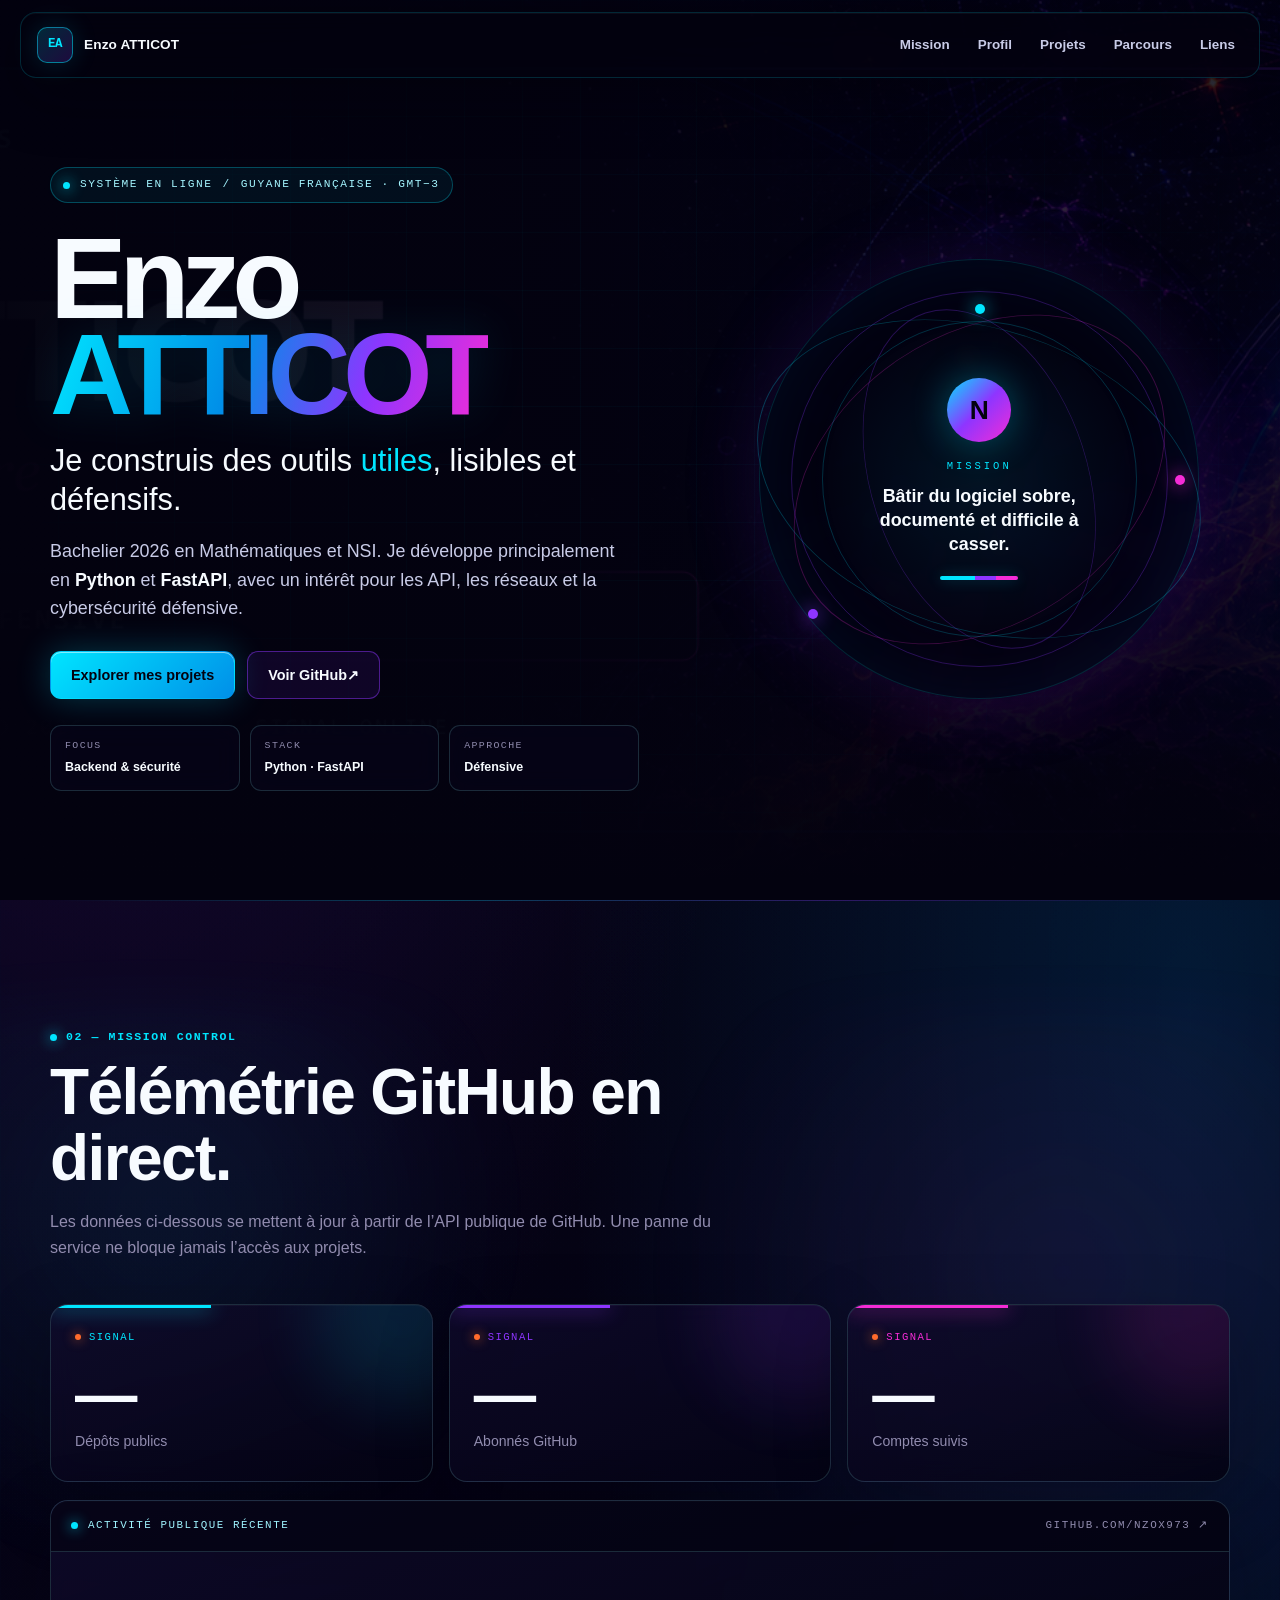
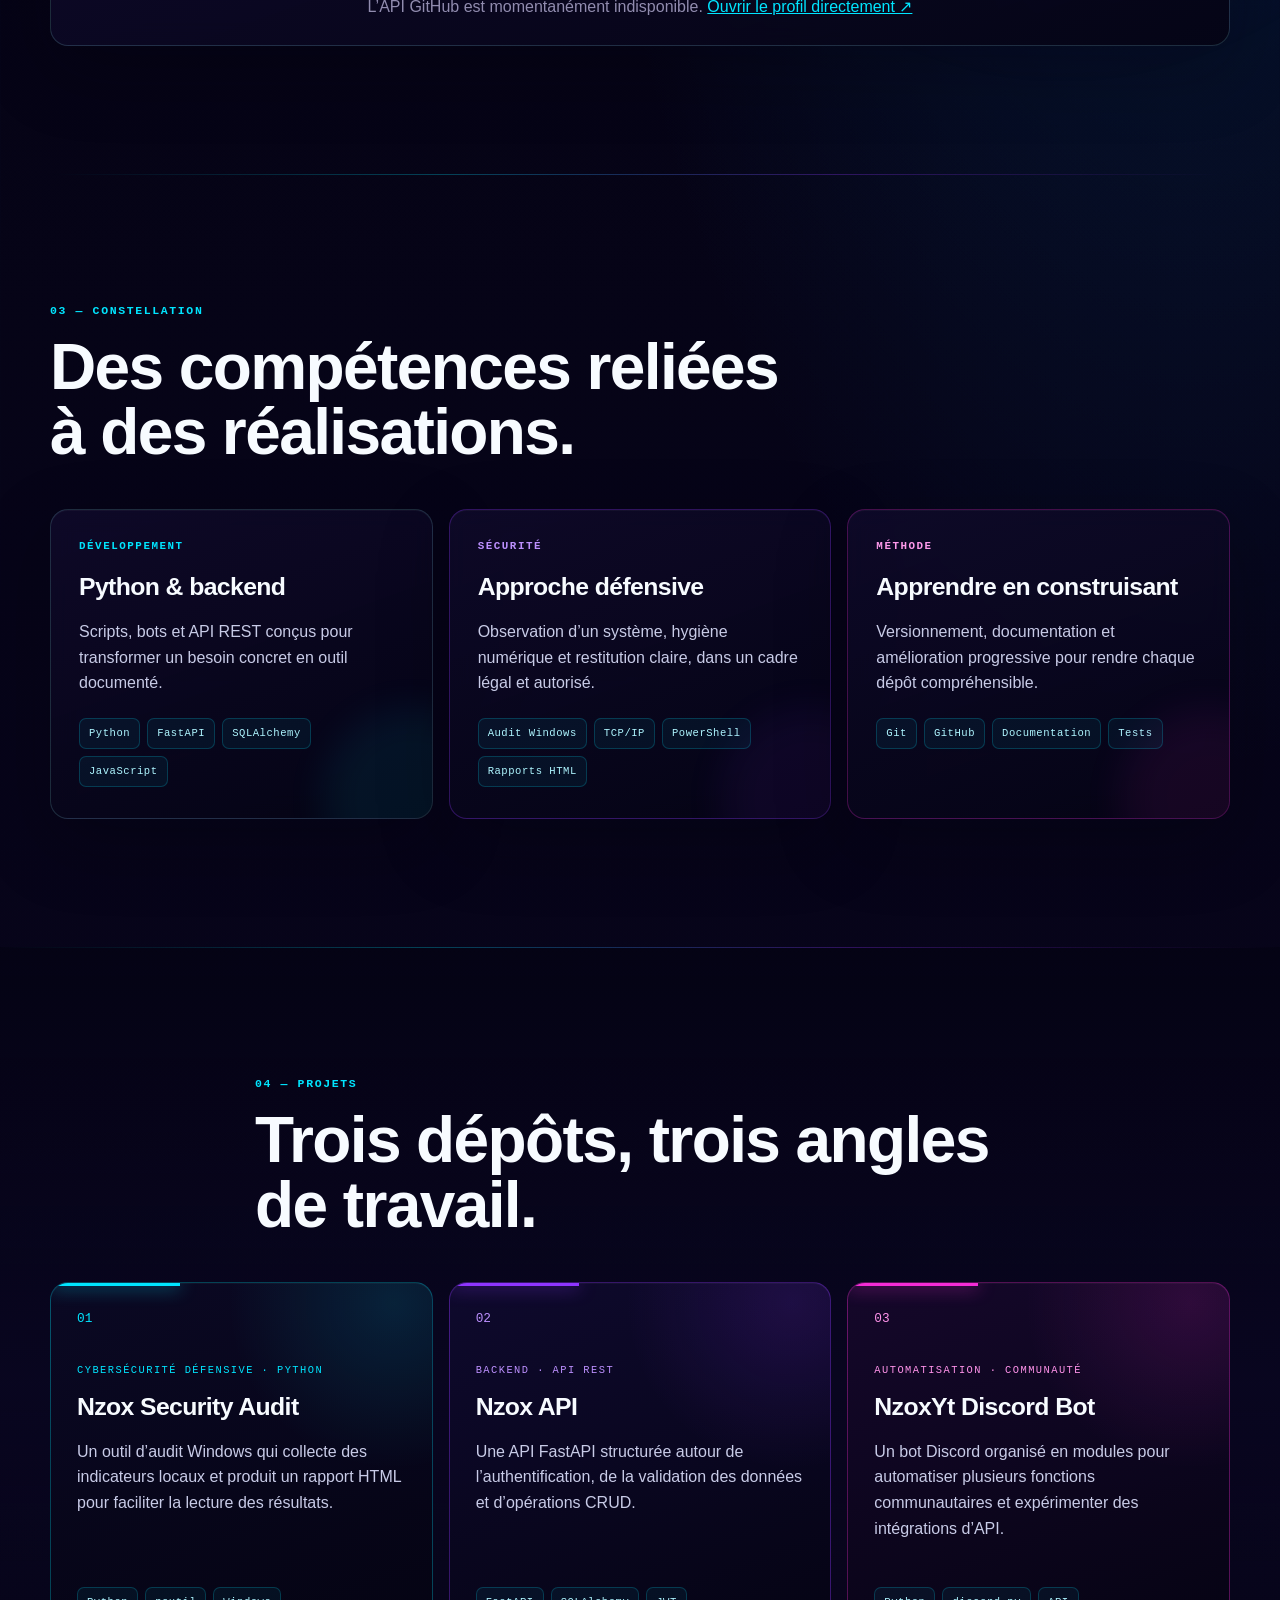
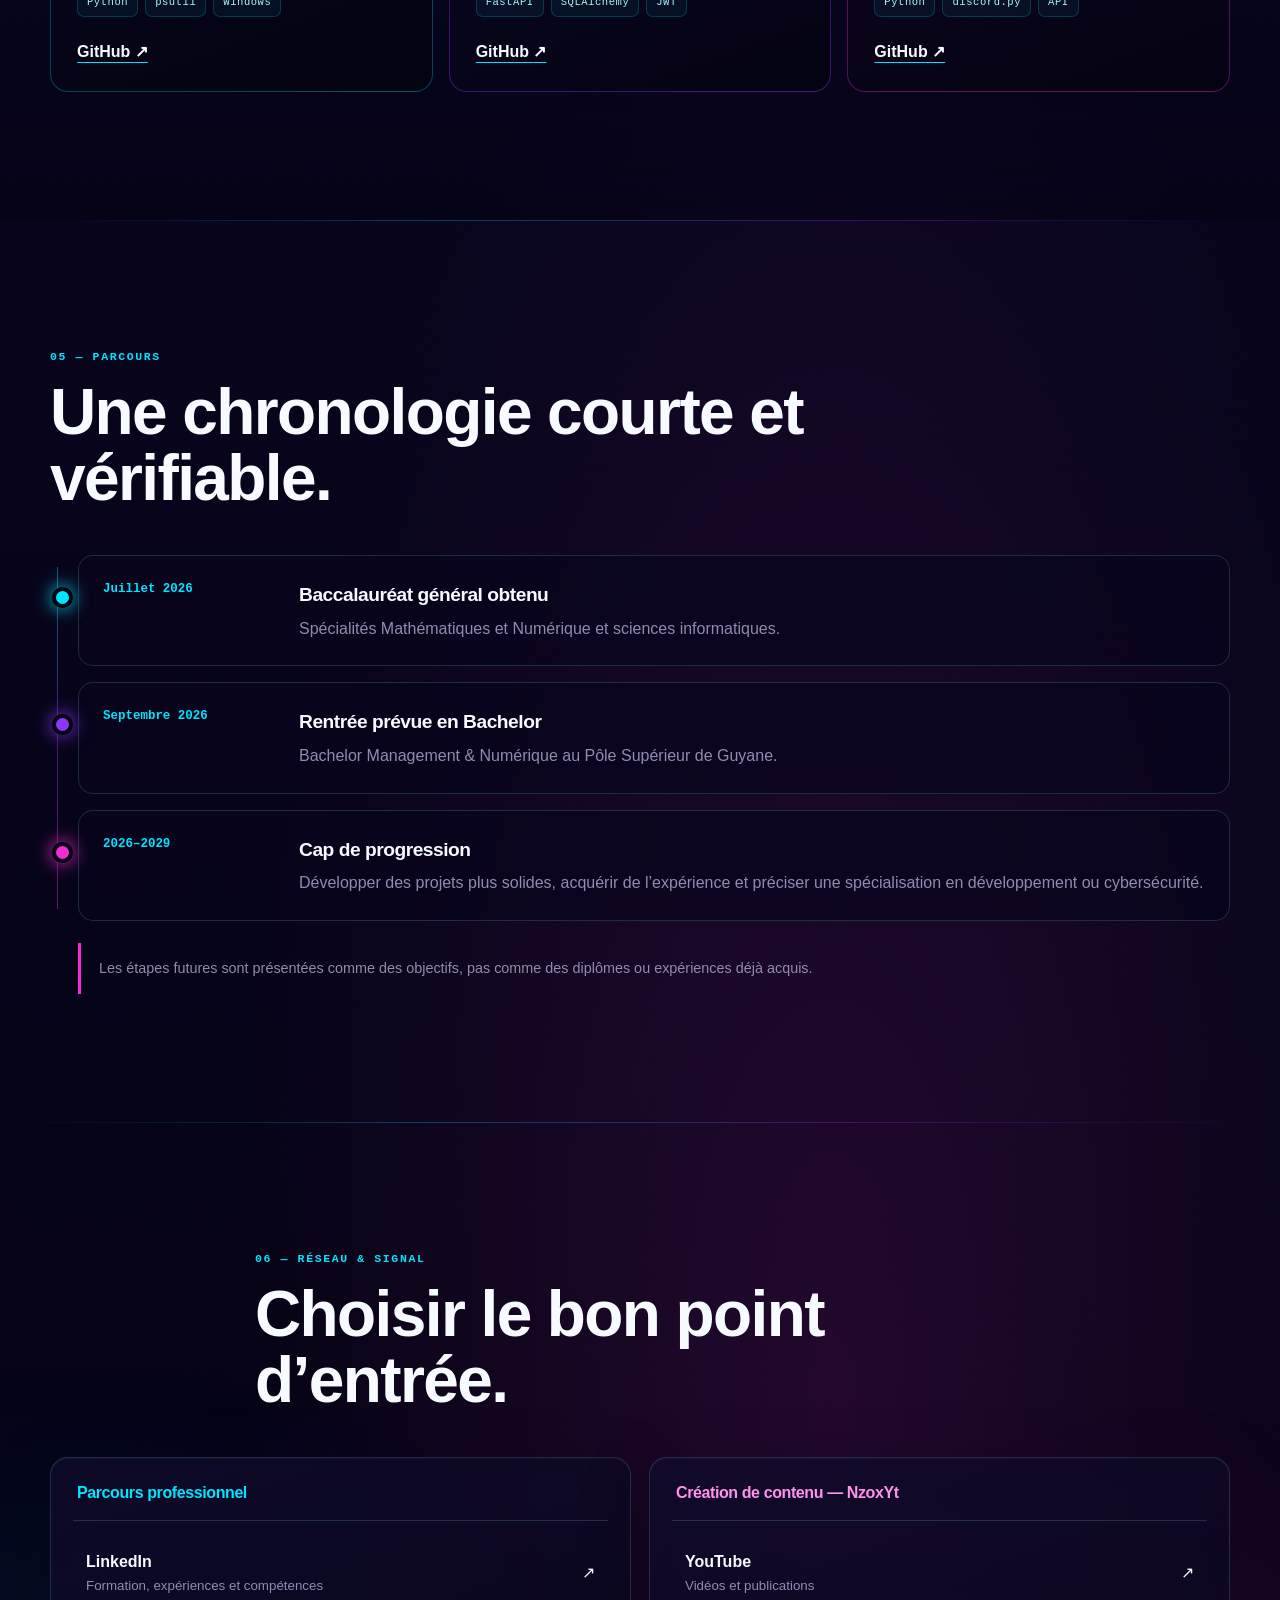
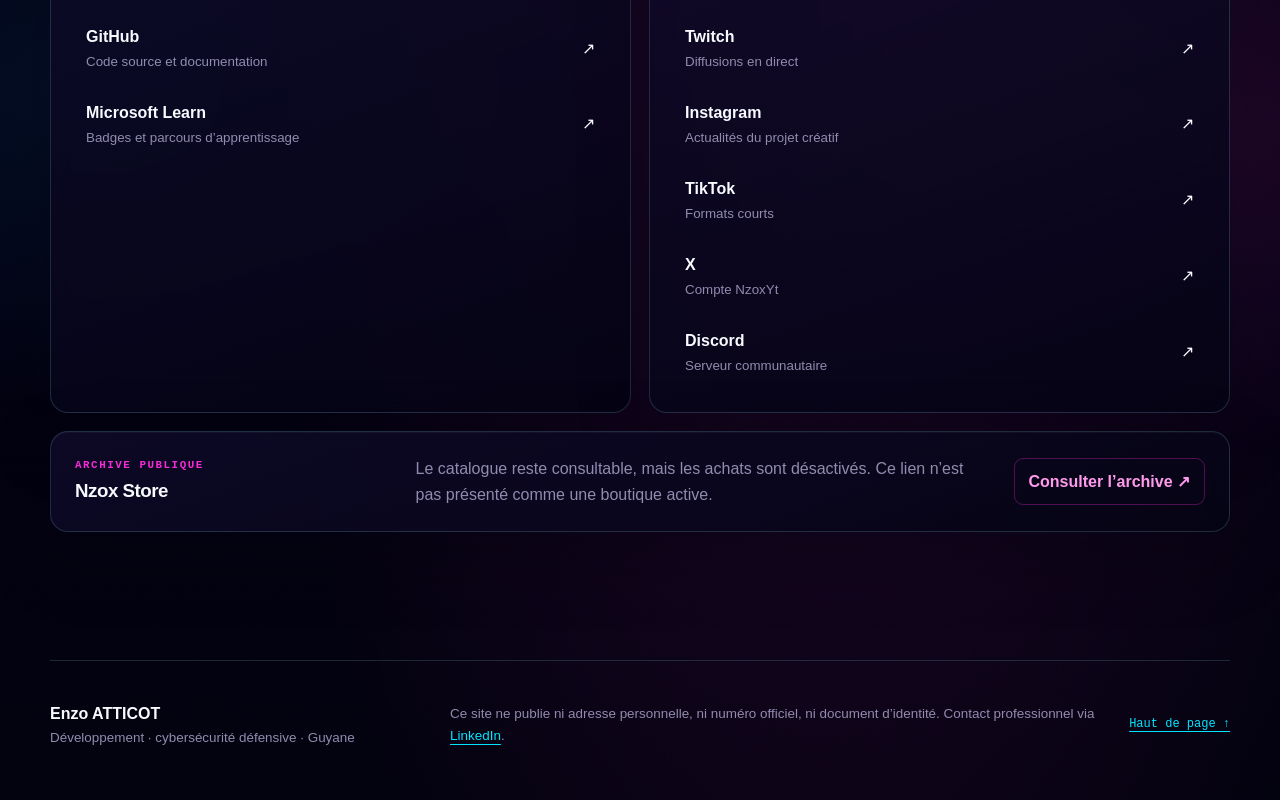
==== index.html @ 4ff77f61 "Rebuild portfolio as a neon space observatory" ====
<!doctype html>
<html lang="fr">
<head>
  <meta charset="utf-8">
  <meta name="viewport" content="width=device-width, initial-scale=1">
  <meta name="color-scheme" content="dark">
  <meta name="theme-color" content="#03020f">
  <title>Enzo ATTICOT — Python, API & cybersécurité défensive</title>
  <meta name="description" content="Portfolio d’Enzo ATTICOT : projets Python et FastAPI, cybersécurité défensive, parcours et liens professionnels.">
  <meta name="author" content="Enzo ATTICOT">
  <meta name="robots" content="index,follow">
  <meta name="referrer" content="strict-origin-when-cross-origin">

  <link rel="canonical" href="https://nzox973.github.io/">
  <link rel="icon" type="image/svg+xml" href="assets/img/favicon.svg">
  <link rel="manifest" href="manifest.webmanifest">
  <link rel="stylesheet" href="assets/css/style.css">
  <noscript>
    <style>
      @media (max-width: 680px) {
        .menu-button { display: none; }
        .navigation { position: static; display: flex; padding: 0; border: 0; flex-direction: row; }
        .navigation a { border: 0; }
      }
    </style>
  </noscript>

  <meta property="og:locale" content="fr_FR">
  <meta property="og:type" content="profile">
  <meta property="og:title" content="Enzo ATTICOT — Portfolio">
  <meta property="og:description" content="Projets Python, API backend et cybersécurité défensive depuis la Guyane.">
  <meta property="og:url" content="https://nzox973.github.io/">
  <meta property="og:image" content="https://nzox973.github.io/assets/img/social-card.png">
  <meta property="og:image:width" content="1200">
  <meta property="og:image:height" content="630">
  <meta property="og:image:alt" content="Enzo ATTICOT — Python, API et cybersécurité défensive">
  <meta name="twitter:card" content="summary_large_image">
  <meta name="twitter:title" content="Enzo ATTICOT — Portfolio">
  <meta name="twitter:description" content="Projets Python, API backend et cybersécurité défensive depuis la Guyane.">
  <meta name="twitter:image" content="https://nzox973.github.io/assets/img/social-card.png">

  <script type="application/ld+json">
  {
    "@context": "https://schema.org",
    "@type": "Person",
    "name": "Enzo ATTICOT",
    "alternateName": ["Nzox973", "NzoxYt"],
    "url": "https://nzox973.github.io/",
    "homeLocation": {
      "@type": "AdministrativeArea",
      "name": "Guyane française"
    },
    "sameAs": [
      "https://github.com/Nzox973",
      "https://www.linkedin.com/in/enzo-atticot/",
      "https://learn.microsoft.com/en-us/users/enzoatticot-7921/",
      "https://www.youtube.com/@NzoxYt",
      "https://www.twitch.tv/nzoxyt"
    ],
    "knowsAbout": [
      "Python",
      "FastAPI",
      "API REST",
      "Cybersécurité défensive",
      "Git"
    ]
  }
  </script>
</head>

<body>
  <a class="skip-link" href="#contenu">Aller au contenu</a>

  <header class="site-header" data-header>
    <a class="brand" href="#accueil" aria-label="Accueil — Enzo ATTICOT">
      <span class="brand-mark" aria-hidden="true">EA</span>
      <span class="brand-label">Enzo ATTICOT</span>
    </a>

    <button class="menu-button" type="button" aria-expanded="false" aria-controls="navigation" data-menu-button>
      <span class="menu-icon" aria-hidden="true"></span>
      <span class="sr-only">Ouvrir le menu</span>
    </button>

    <nav class="navigation" id="navigation" aria-label="Navigation principale" data-navigation>
      <a href="#mission">Mission</a>
      <a href="#profil">Profil</a>
      <a href="#projets">Projets</a>
      <a href="#parcours">Parcours</a>
      <a href="#liens">Liens</a>
    </nav>
  </header>

  <main id="contenu">
    <section class="hero" id="accueil" aria-labelledby="hero-title">
      <div class="hero-grid">
        <div class="hero-copy">
          <p class="eyebrow">
            <span class="live-dot" aria-hidden="true"></span>
            <span>Système en ligne</span>
            <span aria-hidden="true">/</span>
            <span>Guyane française · GMT−3</span>
          </p>
          <h1 id="hero-title"><span>Enzo</span><strong>ATTICOT</strong></h1>
          <p class="hero-statement">Je construis des outils <em>utiles</em>, lisibles et défensifs.</p>
          <p class="hero-intro">
            Bachelier 2026 en Mathématiques et NSI. Je développe principalement
            en <strong>Python</strong> et <strong>FastAPI</strong>, avec un intérêt
            pour les API, les réseaux et la cybersécurité défensive.
          </p>
          <div class="hero-actions">
            <a class="button button-primary" href="#projets">Explorer mes projets</a>
            <a class="button button-quiet" href="https://github.com/Nzox973" target="_blank" rel="noreferrer">Voir GitHub <span aria-hidden="true">↗</span></a>
          </div>
          <dl class="hero-signals" aria-label="Axes principaux">
            <div><dt>Focus</dt><dd>Backend & sécurité</dd></div>
            <div><dt>Stack</dt><dd>Python · FastAPI</dd></div>
            <div><dt>Approche</dt><dd>Défensive</dd></div>
          </dl>
        </div>

        <aside class="mission-emblem" aria-label="Mission personnelle">
          <span class="orbit orbit-one" aria-hidden="true"></span>
          <span class="orbit orbit-two" aria-hidden="true"></span>
          <span class="orbit orbit-three" aria-hidden="true"></span>
          <span class="orbit-node node-cyan" aria-hidden="true"></span>
          <span class="orbit-node node-violet" aria-hidden="true"></span>
          <span class="orbit-node node-magenta" aria-hidden="true"></span>
          <div class="emblem-core">
            <span class="emblem-mark" aria-hidden="true">N</span>
            <p>Mission</p>
            <strong>Bâtir du logiciel sobre, documenté et difficile à casser.</strong>
            <span class="spectrum-line" aria-hidden="true"></span>
          </div>
        </aside>
      </div>
    </section>

    <section class="section mission-section" id="mission" aria-labelledby="mission-title">
      <div class="section-heading">
        <p class="section-number"><span class="live-dot" aria-hidden="true"></span> 02 — Mission control</p>
        <h2 id="mission-title">Télémétrie GitHub en direct.</h2>
        <p class="section-intro">Les données ci-dessous se mettent à jour à partir de l’API publique de GitHub. Une panne du service ne bloque jamais l’accès aux projets.</p>
      </div>

      <div class="telemetry-grid" aria-live="polite" data-github-status="loading">
        <article class="telemetry-card cyan">
          <p>Signal</p>
          <strong data-github-repos>…</strong>
          <span>Dépôts publics</span>
        </article>
        <article class="telemetry-card violet">
          <p>Signal</p>
          <strong data-github-followers>…</strong>
          <span>Abonnés GitHub</span>
        </article>
        <article class="telemetry-card magenta">
          <p>Signal</p>
          <strong data-github-following>…</strong>
          <span>Comptes suivis</span>
        </article>
      </div>

      <div class="activity-console">
        <div class="console-heading">
          <span><i aria-hidden="true"></i> Activité publique récente</span>
          <a href="https://github.com/Nzox973" target="_blank" rel="noreferrer">github.com/Nzox973 ↗</a>
        </div>
        <ol class="activity-list" data-github-events aria-live="polite">
          <li class="activity-loading">Synchronisation du signal GitHub…</li>
        </ol>
        <p class="activity-fallback" data-github-fallback hidden>
          L’API GitHub est momentanément indisponible.
          <a href="https://github.com/Nzox973" target="_blank" rel="noreferrer">Ouvrir le profil directement ↗</a>
        </p>
      </div>
    </section>

    <section class="section profile-section" id="profil" aria-labelledby="profil-title">
      <div class="section-heading">
        <p class="section-number">03 — Constellation</p>
        <h2 id="profil-title">Des compétences reliées à des réalisations.</h2>
      </div>

      <div class="evidence-grid">
        <article class="evidence-card">
          <p class="card-kicker">Développement</p>
          <h3>Python & backend</h3>
          <p>Scripts, bots et API REST conçus pour transformer un besoin concret en outil documenté.</p>
          <ul class="tag-list" aria-label="Technologies de développement">
            <li>Python</li>
            <li>FastAPI</li>
            <li>SQLAlchemy</li>
            <li>JavaScript</li>
          </ul>
        </article>

        <article class="evidence-card">
          <p class="card-kicker">Sécurité</p>
          <h3>Approche défensive</h3>
          <p>Observation d’un système, hygiène numérique et restitution claire, dans un cadre légal et autorisé.</p>
          <ul class="tag-list" aria-label="Compétences de sécurité">
            <li>Audit Windows</li>
            <li>TCP/IP</li>
            <li>PowerShell</li>
            <li>Rapports HTML</li>
          </ul>
        </article>

        <article class="evidence-card">
          <p class="card-kicker">Méthode</p>
          <h3>Apprendre en construisant</h3>
          <p>Versionnement, documentation et amélioration progressive pour rendre chaque dépôt compréhensible.</p>
          <ul class="tag-list" aria-label="Méthodes et outils">
            <li>Git</li>
            <li>GitHub</li>
            <li>Documentation</li>
            <li>Tests</li>
          </ul>
        </article>
      </div>
    </section>

    <section class="section projects-section" id="projets" aria-labelledby="projects-title">
      <div class="section-heading light">
        <p class="section-number">04 — Projets</p>
        <h2 id="projects-title">Trois dépôts, trois angles de travail.</h2>
      </div>

      <div class="project-list">
        <article class="project">
          <div class="project-order">01</div>
          <div class="project-copy">
            <p class="project-kind">Cybersécurité défensive · Python</p>
            <h3>Nzox Security Audit</h3>
            <p>Un outil d’audit Windows qui collecte des indicateurs locaux et produit un rapport HTML pour faciliter la lecture des résultats.</p>
          </div>
          <ul class="project-tags" aria-label="Technologies">
            <li>Python</li>
            <li>psutil</li>
            <li>Windows</li>
          </ul>
          <a class="project-link" href="https://github.com/Nzox973/nzox-security-audit" target="_blank" rel="noreferrer" aria-label="Ouvrir Nzox Security Audit sur GitHub">GitHub <span aria-hidden="true">↗</span></a>
        </article>

        <article class="project">
          <div class="project-order">02</div>
          <div class="project-copy">
            <p class="project-kind">Backend · API REST</p>
            <h3>Nzox API</h3>
            <p>Une API FastAPI structurée autour de l’authentification, de la validation des données et d’opérations CRUD.</p>
          </div>
          <ul class="project-tags" aria-label="Technologies">
            <li>FastAPI</li>
            <li>SQLAlchemy</li>
            <li>JWT</li>
          </ul>
          <a class="project-link" href="https://github.com/Nzox973/nzox-api" target="_blank" rel="noreferrer" aria-label="Ouvrir Nzox API sur GitHub">GitHub <span aria-hidden="true">↗</span></a>
        </article>

        <article class="project">
          <div class="project-order">03</div>
          <div class="project-copy">
            <p class="project-kind">Automatisation · Communauté</p>
            <h3>NzoxYt Discord Bot</h3>
            <p>Un bot Discord organisé en modules pour automatiser plusieurs fonctions communautaires et expérimenter des intégrations d’API.</p>
          </div>
          <ul class="project-tags" aria-label="Technologies">
            <li>Python</li>
            <li>discord.py</li>
            <li>API</li>
          </ul>
          <a class="project-link" href="https://github.com/Nzox973/nzox-discord-bot" target="_blank" rel="noreferrer" aria-label="Ouvrir NzoxYt Discord Bot sur GitHub">GitHub <span aria-hidden="true">↗</span></a>
        </article>
      </div>
    </section>

    <section class="section journey-section" id="parcours" aria-labelledby="journey-title">
      <div class="section-heading">
        <p class="section-number">05 — Parcours</p>
        <h2 id="journey-title">Une chronologie courte et vérifiable.</h2>
      </div>

      <ol class="timeline">
        <li>
          <time datetime="2026-07">Juillet 2026</time>
          <div>
            <h3>Baccalauréat général obtenu</h3>
            <p>Spécialités Mathématiques et Numérique et sciences informatiques.</p>
          </div>
        </li>
        <li>
          <time datetime="2026-09">Septembre 2026</time>
          <div>
            <h3>Rentrée prévue en Bachelor</h3>
            <p>Bachelor Management & Numérique au Pôle Supérieur de Guyane.</p>
          </div>
        </li>
        <li>
          <time datetime="2026">2026–2029</time>
          <div>
            <h3>Cap de progression</h3>
            <p>Développer des projets plus solides, acquérir de l’expérience et préciser une spécialisation en développement ou cybersécurité.</p>
          </div>
        </li>
      </ol>

      <p class="timeline-disclaimer">Les étapes futures sont présentées comme des objectifs, pas comme des diplômes ou expériences déjà acquis.</p>
    </section>

    <section class="section links-section" id="liens" aria-labelledby="links-title">
      <div class="section-heading light">
        <p class="section-number">06 — Réseau & signal</p>
        <h2 id="links-title">Choisir le bon point d’entrée.</h2>
      </div>

      <div class="link-groups">
        <section class="link-group" aria-labelledby="professional-links">
          <h3 id="professional-links">Parcours professionnel</h3>
          <a href="https://www.linkedin.com/in/enzo-atticot/" target="_blank" rel="noreferrer">
            <span><strong>LinkedIn</strong><small>Formation, expériences et compétences</small></span>
            <span aria-hidden="true">↗</span>
          </a>
          <a href="https://github.com/Nzox973" target="_blank" rel="noreferrer">
            <span><strong>GitHub</strong><small>Code source et documentation</small></span>
            <span aria-hidden="true">↗</span>
          </a>
          <a href="https://learn.microsoft.com/en-us/users/enzoatticot-7921/" target="_blank" rel="noreferrer">
            <span><strong>Microsoft Learn</strong><small>Badges et parcours d’apprentissage</small></span>
            <span aria-hidden="true">↗</span>
          </a>
        </section>

        <section class="link-group" aria-labelledby="creator-links">
          <h3 id="creator-links">Création de contenu — NzoxYt</h3>
          <a href="https://www.youtube.com/@NzoxYt" target="_blank" rel="noreferrer">
            <span><strong>YouTube</strong><small>Vidéos et publications</small></span>
            <span aria-hidden="true">↗</span>
          </a>
          <a href="https://www.twitch.tv/nzoxyt" target="_blank" rel="noreferrer">
            <span><strong>Twitch</strong><small>Diffusions en direct</small></span>
            <span aria-hidden="true">↗</span>
          </a>
          <a href="https://www.instagram.com/nzoxyt/" target="_blank" rel="noreferrer">
            <span><strong>Instagram</strong><small>Actualités du projet créatif</small></span>
            <span aria-hidden="true">↗</span>
          </a>
          <a href="https://www.tiktok.com/@nzox_yt" target="_blank" rel="noreferrer">
            <span><strong>TikTok</strong><small>Formats courts</small></span>
            <span aria-hidden="true">↗</span>
          </a>
          <a href="https://x.com/nzoxyt" target="_blank" rel="noreferrer">
            <span><strong>X</strong><small>Compte NzoxYt</small></span>
            <span aria-hidden="true">↗</span>
          </a>
          <a href="https://discord.com/invite/5kQZWUGTyt" target="_blank" rel="noreferrer">
            <span><strong>Discord</strong><small>Serveur communautaire</small></span>
            <span aria-hidden="true">↗</span>
          </a>
        </section>
      </div>

      <aside class="archive-note">
        <div>
          <p class="card-kicker">Archive publique</p>
          <h3>Nzox Store</h3>
        </div>
        <p>Le catalogue reste consultable, mais les achats sont désactivés. Ce lien n’est pas présenté comme une boutique active.</p>
        <a href="https://payhip.com/NzoxStore" target="_blank" rel="noreferrer">Consulter l’archive <span aria-hidden="true">↗</span></a>
      </aside>
    </section>
  </main>

  <footer class="site-footer">
    <div>
      <strong>Enzo ATTICOT</strong>
      <p>Développement · cybersécurité défensive · Guyane</p>
    </div>
    <p class="privacy-note">
      Ce site ne publie ni adresse personnelle, ni numéro officiel, ni document d’identité.
      Contact professionnel via <a href="https://www.linkedin.com/in/enzo-atticot/" target="_blank" rel="noreferrer">LinkedIn</a>.
    </p>
    <a class="back-top" href="#accueil">Haut de page ↑</a>
  </footer>

  <script src="assets/js/main.js" defer></script>
</body>
</html>
---- assets/css/style.css ----
:root {
  --cosmos: #03020f;
  --cosmos-deep: #08051d;
  --panel: #0b0924;
  --panel-soft: #100b2c;
  --text: #f7fbff;
  --text-soft: #c8cbe7;
  --muted: #918caf;
  --cyan: #00e5ff;
  --blue: #008fe8;
  --violet: #6a24c8;
  --violet-bright: #8e35ff;
  --magenta: #f42cd6;
  --orange: #ff6b2c;
  --line: rgba(148, 244, 255, 0.16);
  --line-strong: rgba(0, 229, 255, 0.34);
  --page: min(1180px, calc(100% - 40px));
  --radius: 18px;
  --font-display: "Space Grotesk", "Segoe UI Variable Display", "Segoe UI", Arial, sans-serif;
  --font-body: Inter, "Segoe UI Variable Text", "Segoe UI", Arial, sans-serif;
  --font-mono: "Cascadia Code", "JetBrains Mono", Consolas, monospace;
}

* {
  box-sizing: border-box;
}

html {
  color-scheme: dark;
  scroll-behavior: smooth;
  scroll-padding-top: 88px;
}

body {
  margin: 0;
  min-width: 320px;
  overflow-x: hidden;
  background:
    radial-gradient(ellipse 80% 38% at 10% 2%, rgba(106, 36, 200, 0.22), transparent 68%),
    radial-gradient(ellipse 70% 35% at 93% 18%, rgba(0, 143, 232, 0.16), transparent 70%),
    radial-gradient(ellipse 65% 38% at 65% 82%, rgba(244, 44, 214, 0.12), transparent 72%),
    linear-gradient(180deg, var(--cosmos), var(--cosmos-deep) 60%, var(--cosmos));
  color: var(--text);
  font-family: var(--font-body);
  line-height: 1.6;
  -webkit-font-smoothing: antialiased;
}

body::before {
  position: fixed;
  inset: 0;
  z-index: -1;
  content: "";
  pointer-events: none;
  opacity: 0.55;
  background-image:
    radial-gradient(circle at 8% 18%, #fff 0 1px, transparent 1.5px),
    radial-gradient(circle at 24% 70%, #00e5ff 0 1px, transparent 1.5px),
    radial-gradient(circle at 42% 12%, #fff 0 1px, transparent 1.5px),
    radial-gradient(circle at 62% 43%, #8e35ff 0 1px, transparent 1.8px),
    radial-gradient(circle at 78% 83%, #fff 0 1px, transparent 1.5px),
    radial-gradient(circle at 93% 34%, #f42cd6 0 1px, transparent 1.6px);
  background-size: 280px 240px, 360px 320px, 420px 380px, 520px 460px, 610px 520px, 720px 640px;
}

::selection {
  background: rgba(0, 229, 255, 0.32);
  color: #fff;
}

a {
  color: inherit;
}

button,
a {
  -webkit-tap-highlight-color: transparent;
}

button,
input,
textarea,
select {
  font: inherit;
}

img,
svg {
  display: block;
  max-width: 100%;
}

h1,
h2,
h3,
p {
  margin-top: 0;
}

h1,
h2,
h3 {
  font-family: var(--font-display);
  letter-spacing: -0.025em;
}

.sr-only {
  position: absolute;
  width: 1px;
  height: 1px;
  padding: 0;
  margin: -1px;
  overflow: hidden;
  clip: rect(0, 0, 0, 0);
  white-space: nowrap;
  border: 0;
}

.skip-link {
  position: fixed;
  top: 12px;
  left: 12px;
  z-index: 200;
  padding: 10px 14px;
  border-radius: 10px;
  background: var(--cyan);
  color: var(--cosmos);
  font-weight: 800;
  text-decoration: none;
  transform: translateY(-150%);
  transition: transform 180ms ease;
}

.skip-link:focus {
  transform: translateY(0);
}

:focus-visible {
  outline: 2px solid var(--cyan);
  outline-offset: 4px;
}

.site-header {
  position: fixed;
  inset: 0 0 auto;
  z-index: 100;
  display: flex;
  align-items: center;
  justify-content: space-between;
  width: min(1240px, calc(100% - 24px));
  min-height: 66px;
  margin: 12px auto 0;
  padding: 10px 12px 10px 16px;
  border: 1px solid rgba(0, 229, 255, 0.17);
  border-radius: 16px;
  background: rgba(3, 2, 15, 0.72);
  box-shadow: 0 18px 60px rgba(1, 1, 10, 0.32), inset 0 1px rgba(255, 255, 255, 0.04);
  backdrop-filter: blur(18px);
}

.brand {
  display: inline-flex;
  align-items: center;
  gap: 11px;
  color: var(--text);
  font-family: var(--font-display);
  font-size: 0.85rem;
  font-weight: 700;
  text-decoration: none;
}

.brand-mark {
  display: inline-grid;
  place-items: center;
  width: 36px;
  height: 36px;
  border: 1px solid rgba(0, 229, 255, 0.48);
  border-radius: 10px;
  background: linear-gradient(135deg, rgba(0, 229, 255, 0.18), rgba(142, 53, 255, 0.2));
  color: var(--cyan);
  box-shadow: 0 0 26px rgba(0, 229, 255, 0.15);
  font-family: var(--font-mono);
  font-size: 0.78rem;
  letter-spacing: -0.04em;
}

.brand-label {
  letter-spacing: 0.01em;
}

.navigation {
  display: flex;
  align-items: center;
  gap: 4px;
}

.navigation a {
  padding: 9px 12px;
  border-radius: 9px;
  color: var(--text-soft);
  font-size: 0.84rem;
  font-weight: 600;
  text-decoration: none;
  transition: color 180ms ease, background 180ms ease;
}

.navigation a:hover,
.navigation a[aria-current="true"] {
  background: rgba(0, 229, 255, 0.08);
  color: var(--cyan);
}

.menu-button {
  display: none;
  width: 42px;
  height: 42px;
  padding: 0;
  border: 1px solid var(--line);
  border-radius: 10px;
  background: rgba(8, 5, 29, 0.8);
  color: var(--text);
  cursor: pointer;
}

.menu-icon,
.menu-icon::before,
.menu-icon::after {
  position: relative;
  display: block;
  width: 18px;
  height: 2px;
  margin: auto;
  border-radius: 2px;
  background: currentColor;
  content: "";
  transition: transform 180ms ease, opacity 180ms ease;
}

.menu-icon::before {
  position: absolute;
  top: -6px;
}

.menu-icon::after {
  position: absolute;
  top: 6px;
}

.menu-button[aria-expanded="true"] .menu-icon {
  background: transparent;
}

.menu-button[aria-expanded="true"] .menu-icon::before {
  top: 0;
  transform: rotate(45deg);
}

.menu-button[aria-expanded="true"] .menu-icon::after {
  top: 0;
  transform: rotate(-45deg);
}

.hero {
  position: relative;
  display: grid;
  min-height: 100svh;
  overflow: hidden;
  padding: 128px 0 70px;
  isolation: isolate;
}

.hero::before {
  position: absolute;
  inset: 0;
  z-index: -3;
  content: "";
  background-image:
    linear-gradient(90deg, rgba(3, 2, 15, 0.98) 0%, rgba(3, 2, 15, 0.86) 38%, rgba(3, 2, 15, 0.42) 66%, rgba(3, 2, 15, 0.64) 100%),
    linear-gradient(180deg, rgba(3, 2, 15, 0.18), var(--cosmos) 98%),
    url("../img/hero-nebula.png");
  background-position: center;
  background-size: cover;
}

.hero::after {
  position: absolute;
  inset: 0;
  z-index: -2;
  content: "";
  opacity: 0.22;
  background-image:
    linear-gradient(rgba(0, 229, 255, 0.12) 1px, transparent 1px),
    linear-gradient(90deg, rgba(0, 229, 255, 0.12) 1px, transparent 1px);
  background-size: 58px 58px;
  mask-image: radial-gradient(ellipse 72% 66% at 54% 44%, #000 25%, transparent 82%);
}

.hero-grid {
  display: grid;
  grid-template-columns: minmax(0, 1.08fr) minmax(360px, 0.92fr);
  gap: clamp(42px, 7vw, 100px);
  align-items: center;
  width: var(--page);
  margin: auto;
}

.hero-copy {
  max-width: 700px;
}

.eyebrow,
.section-number,
.card-kicker,
.project-kind,
.telemetry-card p,
.console-heading {
  font-family: var(--font-mono);
  text-transform: uppercase;
  letter-spacing: 0.14em;
}

.eyebrow {
  display: flex;
  flex-wrap: wrap;
  align-items: center;
  gap: 10px;
  width: fit-content;
  margin-bottom: 28px;
  padding: 8px 12px;
  border: 1px solid rgba(0, 229, 255, 0.28);
  border-radius: 999px;
  background: rgba(0, 229, 255, 0.06);
  color: #a4f5ff;
  font-size: 0.7rem;
}

.live-dot {
  display: inline-block;
  width: 7px;
  height: 7px;
  border-radius: 50%;
  background: var(--cyan);
  box-shadow: 0 0 14px var(--cyan);
  animation: signal-pulse 2.4s ease-in-out infinite;
}

.hero h1 {
  margin-bottom: 20px;
  font-size: clamp(4.5rem, 9vw, 7.8rem);
  font-weight: 780;
  line-height: 0.83;
  letter-spacing: -0.065em;
}

.hero h1 span,
.hero h1 strong {
  display: block;
}

.hero h1 span {
  color: var(--text);
}

.hero h1 strong {
  width: fit-content;
  background: linear-gradient(108deg, var(--cyan), var(--blue) 42%, var(--violet-bright) 72%, var(--magenta));
  background-clip: text;
  color: transparent;
  filter: drop-shadow(0 0 24px rgba(0, 229, 255, 0.14));
}

.hero-statement {
  max-width: 680px;
  margin-bottom: 18px;
  color: var(--text);
  font-family: var(--font-display);
  font-size: clamp(1.35rem, 2.4vw, 2rem);
  line-height: 1.25;
}

.hero-statement em {
  color: var(--cyan);
  font-style: normal;
}

.hero-intro {
  max-width: 630px;
  margin-bottom: 28px;
  color: var(--text-soft);
  font-size: clamp(1rem, 1.6vw, 1.12rem);
}

.hero-intro strong {
  color: var(--text);
}

.hero-actions {
  display: flex;
  flex-wrap: wrap;
  gap: 12px;
}

.button {
  display: inline-flex;
  align-items: center;
  justify-content: center;
  min-height: 48px;
  padding: 11px 20px;
  border: 1px solid transparent;
  border-radius: 11px;
  font-size: 0.9rem;
  font-weight: 750;
  text-decoration: none;
  transition: transform 180ms ease, border-color 180ms ease, box-shadow 180ms ease, background 180ms ease;
}

.button:hover {
  transform: translateY(-2px);
}

.button-primary {
  background: linear-gradient(135deg, var(--cyan), var(--blue));
  color: var(--cosmos);
  box-shadow: 0 0 34px rgba(0, 229, 255, 0.24), inset 0 1px rgba(255, 255, 255, 0.5);
}

.button-primary:hover {
  box-shadow: 0 0 46px rgba(0, 229, 255, 0.36), inset 0 1px rgba(255, 255, 255, 0.6);
}

.button-quiet {
  border-color: rgba(142, 53, 255, 0.48);
  background: rgba(106, 36, 200, 0.12);
  color: var(--text);
}

.button-quiet:hover {
  border-color: var(--magenta);
  background: rgba(244, 44, 214, 0.11);
}

.hero-signals {
  display: grid;
  grid-template-columns: repeat(3, minmax(0, 1fr));
  gap: 10px;
  max-width: 670px;
  margin: 26px 0 0;
}

.hero-signals div {
  min-width: 0;
  padding: 12px 14px;
  border: 1px solid var(--line);
  border-radius: 11px;
  background: rgba(7, 5, 25, 0.66);
  backdrop-filter: blur(12px);
}

.hero-signals dt {
  margin-bottom: 4px;
  color: var(--muted);
  font-family: var(--font-mono);
  font-size: 0.62rem;
  letter-spacing: 0.14em;
  text-transform: uppercase;
}

.hero-signals dd {
  margin: 0;
  overflow: hidden;
  color: var(--text);
  font-size: 0.78rem;
  font-weight: 650;
  text-overflow: ellipsis;
  white-space: nowrap;
}

.mission-emblem {
  position: relative;
  display: grid;
  place-items: center;
  width: min(440px, 100%);
  aspect-ratio: 1;
  margin-inline: auto;
  border: 1px solid rgba(0, 229, 255, 0.16);
  border-radius: 50%;
  background:
    radial-gradient(circle, rgba(0, 229, 255, 0.08), transparent 54%),
    rgba(3, 2, 15, 0.62);
  box-shadow:
    0 0 80px rgba(106, 36, 200, 0.18),
    inset 0 0 80px rgba(0, 143, 232, 0.08);
  backdrop-filter: blur(8px);
}

.mission-emblem::before,
.mission-emblem::after {
  position: absolute;
  content: "";
  border-radius: 50%;
}

.mission-emblem::before {
  inset: 7%;
  border: 1px solid rgba(142, 53, 255, 0.28);
}

.mission-emblem::after {
  inset: 14%;
  border: 1px solid rgba(0, 229, 255, 0.2);
}

.orbit {
  position: absolute;
  border: 1px solid;
  border-radius: 50%;
  pointer-events: none;
}

.orbit-one {
  inset: -2%;
  border-color: rgba(0, 229, 255, 0.24);
  transform: rotate(18deg) scaleY(0.66);
}

.orbit-two {
  inset: 4%;
  border-color: rgba(244, 44, 214, 0.24);
  transform: rotate(-34deg) scaleY(0.72);
}

.orbit-three {
  inset: 10%;
  border-color: rgba(142, 53, 255, 0.28);
  transform: rotate(72deg) scaleY(0.62);
}

.orbit-node {
  position: absolute;
  z-index: 2;
  width: 10px;
  height: 10px;
  border-radius: 50%;
}

.node-cyan {
  top: 10%;
  left: 49%;
  background: var(--cyan);
  box-shadow: 0 0 18px var(--cyan);
  animation: float-node 4.5s ease-in-out infinite;
}

.node-violet {
  bottom: 18%;
  left: 11%;
  background: var(--violet-bright);
  box-shadow: 0 0 18px var(--violet-bright);
  animation: float-node 5.4s ease-in-out infinite reverse;
}

.node-magenta {
  top: 49%;
  right: 3%;
  background: var(--magenta);
  box-shadow: 0 0 18px var(--magenta);
  animation: float-node 4.8s ease-in-out infinite;
}

.emblem-core {
  position: relative;
  z-index: 3;
  display: flex;
  flex-direction: column;
  align-items: center;
  max-width: 270px;
  padding: 22px;
  text-align: center;
}

.emblem-mark {
  display: grid;
  place-items: center;
  width: 64px;
  height: 64px;
  margin-bottom: 16px;
  border-radius: 50%;
  background: linear-gradient(135deg, var(--cyan), var(--violet-bright), var(--magenta));
  color: var(--cosmos);
  box-shadow: 0 0 38px rgba(0, 229, 255, 0.32);
  font-family: var(--font-display);
  font-size: 1.65rem;
  font-weight: 850;
}

.emblem-core p {
  margin-bottom: 9px;
  color: var(--cyan);
  font-family: var(--font-mono);
  font-size: 0.66rem;
  letter-spacing: 0.28em;
  text-transform: uppercase;
}

.emblem-core strong {
  font-family: var(--font-display);
  font-size: 1.12rem;
  line-height: 1.35;
}

.spectrum-line {
  width: 78px;
  height: 4px;
  margin-top: 20px;
  border-radius: 4px;
  background: linear-gradient(90deg, var(--cyan) 0 45%, var(--violet-bright) 45% 72%, var(--magenta) 72%);
  box-shadow: 0 0 14px rgba(0, 229, 255, 0.28);
}

.section {
  position: relative;
  width: var(--page);
  margin: 0 auto;
  padding: clamp(82px, 10vw, 132px) 0;
}

.section::before {
  position: absolute;
  top: 0;
  right: 0;
  left: 0;
  height: 1px;
  content: "";
  background: linear-gradient(90deg, transparent, rgba(0, 229, 255, 0.28), rgba(142, 53, 255, 0.3), transparent);
}

.section-heading {
  max-width: 770px;
  margin-bottom: 44px;
}

.section-number {
  display: flex;
  align-items: center;
  gap: 9px;
  margin-bottom: 14px;
  color: var(--cyan);
  font-size: 0.72rem;
  font-weight: 750;
}

.section-heading h2 {
  margin-bottom: 0;
  color: var(--text);
  font-size: clamp(2.35rem, 5vw, 4.2rem);
  font-weight: 750;
  line-height: 1.02;
}

.section-intro {
  max-width: 700px;
  margin: 18px 0 0;
  color: var(--muted);
}

.mission-section {
  isolation: isolate;
}

.mission-section::after {
  position: absolute;
  inset: 11% -14% 6%;
  z-index: -1;
  content: "";
  opacity: 0.55;
  background:
    radial-gradient(circle at 18% 30%, rgba(0, 229, 255, 0.13), transparent 28%),
    radial-gradient(circle at 78% 38%, rgba(244, 44, 214, 0.11), transparent 34%);
  filter: blur(30px);
}

.telemetry-grid {
  display: grid;
  grid-template-columns: repeat(3, minmax(0, 1fr));
  gap: 16px;
}

.telemetry-card,
.activity-console,
.evidence-card,
.link-group,
.archive-note {
  border: 1px solid var(--line);
  background:
    linear-gradient(160deg, rgba(16, 11, 44, 0.78), rgba(5, 4, 20, 0.9));
  box-shadow:
    inset 0 1px rgba(255, 255, 255, 0.035),
    0 24px 70px rgba(1, 1, 11, 0.26);
  backdrop-filter: blur(12px);
}

.telemetry-card {
  position: relative;
  min-height: 178px;
  overflow: hidden;
  padding: 24px;
  border-radius: var(--radius);
}

.telemetry-card::before {
  position: absolute;
  inset: 0 auto auto 0;
  width: 42%;
  height: 3px;
  content: "";
  background: currentColor;
  box-shadow: 0 0 20px currentColor;
}

.telemetry-card::after {
  position: absolute;
  top: -80px;
  right: -60px;
  width: 180px;
  height: 180px;
  border-radius: 50%;
  content: "";
  background: currentColor;
  opacity: 0.11;
  filter: blur(34px);
}

.telemetry-card.cyan {
  color: var(--cyan);
}

.telemetry-card.violet {
  color: var(--violet-bright);
}

.telemetry-card.magenta {
  color: var(--magenta);
}

.telemetry-card p {
  margin-bottom: 18px;
  color: currentColor;
  font-size: 0.66rem;
}

.telemetry-card p::before {
  display: inline-block;
  width: 6px;
  height: 6px;
  margin-right: 8px;
  border-radius: 50%;
  background: currentColor;
  box-shadow: 0 0 12px currentColor;
  content: "";
}

.telemetry-card strong {
  display: block;
  margin-bottom: 2px;
  color: var(--text);
  font-family: var(--font-display);
  font-size: 3.9rem;
  line-height: 1;
}

.telemetry-card span {
  color: var(--muted);
  font-size: 0.88rem;
}

[data-github-status="error"] .telemetry-card p::before {
  background: var(--orange);
  box-shadow: 0 0 12px var(--orange);
}

.activity-console {
  margin-top: 18px;
  overflow: hidden;
  border-radius: var(--radius);
}

.console-heading {
  display: flex;
  align-items: center;
  justify-content: space-between;
  gap: 18px;
  padding: 16px 20px;
  border-bottom: 1px solid var(--line);
  background: rgba(3, 2, 15, 0.62);
  color: #9ff4ff;
  font-size: 0.68rem;
}

.console-heading span {
  display: inline-flex;
  align-items: center;
  gap: 10px;
}

.console-heading i {
  width: 7px;
  height: 7px;
  border-radius: 50%;
  background: var(--cyan);
  box-shadow: 0 0 13px var(--cyan);
}

.console-heading a {
  color: var(--muted);
  text-decoration: none;
  transition: color 160ms ease;
}

.console-heading a:hover {
  color: var(--magenta);
}

.activity-list {
  margin: 0;
  padding: 8px 18px;
  list-style: none;
}

.activity-list li {
  display: grid;
  grid-template-columns: 116px minmax(0, 1fr) auto;
  gap: 18px;
  align-items: center;
  min-height: 48px;
  padding: 9px 4px;
  border-bottom: 1px solid rgba(148, 244, 255, 0.08);
}

.activity-list li:last-child {
  border-bottom: 0;
}

.activity-list .activity-loading {
  display: block;
  color: var(--muted);
  font-family: var(--font-mono);
  font-size: 0.78rem;
}

.activity-type {
  color: var(--cyan);
  font-family: var(--font-mono);
  font-size: 0.67rem;
  font-weight: 700;
  letter-spacing: 0.08em;
  text-transform: uppercase;
}

.activity-repo {
  overflow: hidden;
  color: var(--text-soft);
  text-decoration: none;
  text-overflow: ellipsis;
  white-space: nowrap;
}

.activity-repo:hover {
  color: var(--cyan);
}

.activity-time {
  color: var(--muted);
  font-family: var(--font-mono);
  font-size: 0.7rem;
  white-space: nowrap;
}

.activity-fallback {
  margin: 0;
  padding: 26px;
  color: var(--muted);
  text-align: center;
}

.activity-fallback a {
  color: var(--cyan);
}

.evidence-grid {
  display: grid;
  grid-template-columns: repeat(3, minmax(0, 1fr));
  gap: 16px;
}

.evidence-card {
  position: relative;
  min-height: 310px;
  overflow: hidden;
  padding: 28px;
  border-radius: var(--radius);
  transition: transform 220ms ease, border-color 220ms ease, box-shadow 220ms ease;
}

.evidence-card:nth-child(2) {
  border-color: rgba(142, 53, 255, 0.3);
}

.evidence-card:nth-child(3) {
  border-color: rgba(244, 44, 214, 0.26);
}

.evidence-card::after {
  position: absolute;
  right: -70px;
  bottom: -70px;
  width: 180px;
  height: 180px;
  border-radius: 50%;
  content: "";
  background: var(--cyan);
  opacity: 0.07;
  filter: blur(20px);
}

.evidence-card:nth-child(2)::after {
  background: var(--violet-bright);
}

.evidence-card:nth-child(3)::after {
  background: var(--magenta);
}

.evidence-card:hover {
  border-color: rgba(0, 229, 255, 0.48);
  box-shadow: 0 28px 80px rgba(0, 229, 255, 0.08);
  transform: translateY(-5px);
}

.card-kicker {
  margin-bottom: 12px;
  color: var(--cyan);
  font-size: 0.68rem;
  font-weight: 750;
}

.evidence-card:nth-child(2) .card-kicker {
  color: #bd90ff;
}

.evidence-card:nth-child(3) .card-kicker {
  color: #ff9aec;
}

.evidence-card h3 {
  margin-bottom: 12px;
  font-size: 1.55rem;
}

.evidence-card > p:not(.card-kicker) {
  color: var(--text-soft);
}

.tag-list,
.project-tags {
  display: flex;
  flex-wrap: wrap;
  gap: 7px;
  margin: 22px 0 0;
  padding: 0;
  list-style: none;
}

.tag-list li,
.project-tags li {
  padding: 6px 9px;
  border: 1px solid rgba(0, 229, 255, 0.2);
  border-radius: 7px;
  background: rgba(0, 229, 255, 0.055);
  color: #aef5ff;
  font-family: var(--font-mono);
  font-size: 0.66rem;
  letter-spacing: 0.05em;
}

.projects-section {
  width: 100%;
  padding-inline: max(20px, calc((100% - 1180px) / 2));
  background:
    linear-gradient(180deg, rgba(3, 2, 15, 0.45), rgba(10, 7, 34, 0.66), rgba(3, 2, 15, 0.45));
}

.projects-section .section-heading,
.projects-section .project-list {
  width: min(1180px, 100%);
  margin-inline: auto;
}

.project-list {
  display: grid;
  grid-template-columns: repeat(3, minmax(0, 1fr));
  gap: 16px;
}

.project {
  position: relative;
  display: flex;
  flex-direction: column;
  min-height: 410px;
  overflow: hidden;
  padding: 26px;
  border: 1px solid rgba(0, 229, 255, 0.28);
  border-radius: var(--radius);
  background:
    radial-gradient(circle at 90% 5%, rgba(0, 229, 255, 0.12), transparent 32%),
    linear-gradient(160deg, rgba(11, 9, 36, 0.95), rgba(4, 3, 18, 0.95));
  box-shadow: inset 0 1px rgba(255, 255, 255, 0.035);
  transition: transform 220ms ease, box-shadow 220ms ease;
}

.project:nth-child(2) {
  border-color: rgba(142, 53, 255, 0.36);
  background:
    radial-gradient(circle at 90% 5%, rgba(142, 53, 255, 0.14), transparent 32%),
    linear-gradient(160deg, rgba(15, 10, 46, 0.95), rgba(4, 3, 18, 0.95));
}

.project:nth-child(3) {
  border-color: rgba(244, 44, 214, 0.32);
  background:
    radial-gradient(circle at 90% 5%, rgba(244, 44, 214, 0.13), transparent 32%),
    linear-gradient(160deg, rgba(22, 8, 43, 0.95), rgba(4, 3, 18, 0.95));
}

.project::before {
  position: absolute;
  inset: 0 auto auto 0;
  width: 34%;
  height: 3px;
  background: var(--cyan);
  box-shadow: 0 0 18px var(--cyan);
  content: "";
}

.project:nth-child(2)::before {
  background: var(--violet-bright);
  box-shadow: 0 0 18px var(--violet-bright);
}

.project:nth-child(3)::before {
  background: var(--magenta);
  box-shadow: 0 0 18px var(--magenta);
}

.project:hover {
  box-shadow: 0 28px 80px rgba(106, 36, 200, 0.13);
  transform: translateY(-5px);
}

.project-order {
  margin-bottom: 32px;
  color: var(--cyan);
  font-family: var(--font-mono);
  font-size: 0.8rem;
}

.project:nth-child(2) .project-order,
.project:nth-child(2) .project-kind {
  color: #bd90ff;
}

.project:nth-child(3) .project-order,
.project:nth-child(3) .project-kind {
  color: #ff93ea;
}

.project-kind {
  margin-bottom: 9px;
  color: var(--cyan);
  font-size: 0.65rem;
}

.project-copy h3 {
  margin-bottom: 12px;
  font-size: 1.55rem;
}

.project-copy > p:last-child {
  color: var(--text-soft);
}

.project-tags {
  margin-top: auto;
  padding-top: 20px;
}

.project-link {
  width: fit-content;
  margin-top: 22px;
  color: var(--text);
  font-weight: 750;
  text-decoration-color: var(--cyan);
  text-underline-offset: 5px;
  transition: color 180ms ease;
}

.project-link:hover {
  color: var(--cyan);
}

.timeline {
  position: relative;
  display: grid;
  gap: 16px;
  margin: 0;
  padding: 0 0 0 28px;
  list-style: none;
}

.timeline::before {
  position: absolute;
  top: 12px;
  bottom: 12px;
  left: 7px;
  width: 1px;
  content: "";
  background: linear-gradient(var(--cyan), var(--violet-bright), var(--magenta));
  opacity: 0.42;
}

.timeline li {
  position: relative;
  display: grid;
  grid-template-columns: 170px minmax(0, 1fr);
  gap: 26px;
  padding: 24px;
  border: 1px solid var(--line);
  border-radius: 15px;
  background: rgba(8, 5, 29, 0.68);
}

.timeline li::before {
  position: absolute;
  top: 31px;
  left: -27px;
  width: 13px;
  height: 13px;
  border: 4px solid var(--cosmos);
  border-radius: 50%;
  background: var(--cyan);
  box-shadow: 0 0 18px var(--cyan);
  content: "";
}

.timeline li:nth-child(2)::before {
  background: var(--violet-bright);
  box-shadow: 0 0 18px var(--violet-bright);
}

.timeline li:nth-child(3)::before {
  background: var(--magenta);
  box-shadow: 0 0 18px var(--magenta);
}

.timeline time {
  color: var(--cyan);
  font-family: var(--font-mono);
  font-size: 0.78rem;
  font-weight: 700;
}

.timeline h3 {
  margin-bottom: 5px;
  font-size: 1.2rem;
}

.timeline p {
  margin-bottom: 0;
  color: var(--muted);
}

.timeline-disclaimer {
  margin: 22px 0 0 28px;
  padding: 14px 18px;
  border-left: 3px solid var(--magenta);
  color: var(--muted);
  font-size: 0.9rem;
}

.links-section {
  width: 100%;
  padding-inline: max(20px, calc((100% - 1180px) / 2));
  background:
    radial-gradient(ellipse 55% 40% at 7% 50%, rgba(0, 143, 232, 0.09), transparent 72%),
    radial-gradient(ellipse 55% 40% at 94% 54%, rgba(244, 44, 214, 0.08), transparent 72%);
}

.links-section .section-heading,
.links-section .link-groups,
.links-section .archive-note {
  width: min(1180px, 100%);
  margin-inline: auto;
}

.link-groups {
  display: grid;
  grid-template-columns: repeat(2, minmax(0, 1fr));
  gap: 18px;
}

.link-group {
  overflow: hidden;
  padding: 22px;
  border-radius: var(--radius);
}

.link-group h3 {
  margin: 0 0 14px;
  padding: 0 4px 14px;
  border-bottom: 1px solid var(--line);
  color: var(--cyan);
  font-size: 1rem;
}

.link-group:nth-child(2) h3 {
  color: #ff93ea;
}

.link-group > a {
  display: flex;
  align-items: center;
  justify-content: space-between;
  gap: 18px;
  padding: 13px 12px;
  border: 1px solid transparent;
  border-radius: 11px;
  text-decoration: none;
  transition: border-color 180ms ease, background 180ms ease, transform 180ms ease;
}

.link-group > a:hover {
  border-color: rgba(0, 229, 255, 0.26);
  background: rgba(0, 229, 255, 0.055);
  transform: translateX(3px);
}

.link-group strong,
.link-group small {
  display: block;
}

.link-group strong {
  color: var(--text);
}

.link-group small {
  margin-top: 1px;
  color: var(--muted);
}

.archive-note {
  display: grid;
  grid-template-columns: minmax(190px, 0.55fr) minmax(300px, 1fr) auto;
  gap: 26px;
  align-items: center;
  margin-top: 18px;
  padding: 24px;
  border-radius: var(--radius);
}

.archive-note .card-kicker {
  margin-bottom: 2px;
  color: var(--magenta);
}

.archive-note h3,
.archive-note p {
  margin-bottom: 0;
}

.archive-note p {
  color: var(--muted);
}

.archive-note a {
  padding: 10px 14px;
  border: 1px solid rgba(244, 44, 214, 0.3);
  border-radius: 9px;
  color: #ff9aec;
  font-weight: 700;
  text-decoration: none;
  white-space: nowrap;
}

.site-footer {
  display: grid;
  grid-template-columns: 0.8fr 1.4fr auto;
  gap: 28px;
  align-items: center;
  width: var(--page);
  margin: 0 auto;
  padding: 40px 0 52px;
  border-top: 1px solid var(--line);
}

.site-footer strong {
  font-family: var(--font-display);
}

.site-footer p {
  margin-bottom: 0;
  color: var(--muted);
  font-size: 0.84rem;
}

.privacy-note a,
.back-top {
  color: var(--cyan);
  text-underline-offset: 4px;
}

.back-top {
  font-family: var(--font-mono);
  font-size: 0.75rem;
  white-space: nowrap;
}

@keyframes signal-pulse {
  0%,
  100% {
    opacity: 0.5;
    transform: scale(0.9);
  }
  50% {
    opacity: 1;
    transform: scale(1.15);
  }
}

@keyframes float-node {
  0%,
  100% {
    transform: translateY(0);
  }
  50% {
    transform: translateY(-8px);
  }
}

@media (max-width: 980px) {
  :root {
    --page: min(100% - 32px, 760px);
  }

  .hero {
    min-height: auto;
  }

  .hero-grid {
    grid-template-columns: 1fr;
    gap: 64px;
  }

  .hero-copy {
    max-width: 760px;
  }

  .mission-emblem {
    width: min(400px, 84vw);
  }

  .telemetry-grid,
  .evidence-grid,
  .project-list {
    grid-template-columns: 1fr;
  }

  .telemetry-card {
    min-height: 150px;
  }

  .evidence-card {
    min-height: auto;
  }

  .project {
    min-height: 350px;
  }

  .projects-section,
  .links-section {
    padding-inline: 16px;
  }

  .archive-note {
    grid-template-columns: 1fr;
  }

  .archive-note a {
    width: fit-content;
  }

  .site-footer {
    grid-template-columns: 1fr;
    gap: 16px;
  }
}

@media (max-width: 760px) {
  .site-header {
    width: calc(100% - 20px);
    margin-top: 10px;
  }

  .brand-label {
    display: none;
  }

  .menu-button {
    display: block;
  }

  .navigation {
    position: absolute;
    top: calc(100% + 8px);
    right: 0;
    left: 0;
    display: none;
    flex-direction: column;
    align-items: stretch;
    gap: 2px;
    padding: 10px;
    border: 1px solid var(--line);
    border-radius: 13px;
    background: rgba(3, 2, 15, 0.96);
    box-shadow: 0 22px 60px rgba(0, 0, 0, 0.5);
    backdrop-filter: blur(18px);
  }

  .navigation[data-open="true"] {
    display: flex;
  }

  .navigation a {
    padding: 11px 12px;
  }

  .hero {
    padding-top: 114px;
  }

  .hero::before {
    background-image:
      linear-gradient(180deg, rgba(3, 2, 15, 0.74), rgba(3, 2, 15, 0.86) 58%, var(--cosmos) 100%),
      url("../img/hero-nebula.png");
    background-position: 66% center;
  }

  .hero h1 {
    font-size: clamp(4.15rem, 20vw, 6.2rem);
  }

  .hero-signals {
    grid-template-columns: 1fr;
  }

  .hero-signals dd {
    white-space: normal;
  }

  .section {
    padding-block: 84px;
  }

  .section-heading {
    margin-bottom: 34px;
  }

  .console-heading {
    align-items: flex-start;
    flex-direction: column;
  }

  .activity-list li {
    grid-template-columns: 1fr auto;
    gap: 4px 12px;
    padding-block: 12px;
  }

  .activity-type {
    grid-column: 1 / -1;
  }

  .link-groups {
    grid-template-columns: 1fr;
  }

  .timeline li {
    grid-template-columns: 1fr;
    gap: 8px;
  }
}

@media (max-width: 520px) {
  :root {
    --page: calc(100% - 24px);
    --radius: 15px;
  }

  .hero h1 {
    font-size: 3.75rem;
  }

  .hero-statement {
    font-size: 1.25rem;
  }

  .hero-actions {
    flex-direction: column;
  }

  .button {
    width: 100%;
  }

  .mission-emblem {
    width: calc(100vw - 42px);
  }

  .emblem-core {
    max-width: 230px;
  }

  .emblem-core strong {
    font-size: 1rem;
  }

  .telemetry-card strong {
    font-size: 3.2rem;
  }

  .project,
  .evidence-card,
  .link-group,
  .archive-note {
    padding: 22px;
  }
}

@media (prefers-reduced-motion: reduce) {
  html {
    scroll-behavior: auto;
  }

  *,
  *::before,
  *::after {
    animation-duration: 0.001ms !important;
    animation-iteration-count: 1 !important;
    transition-duration: 0.001ms !important;
  }
}
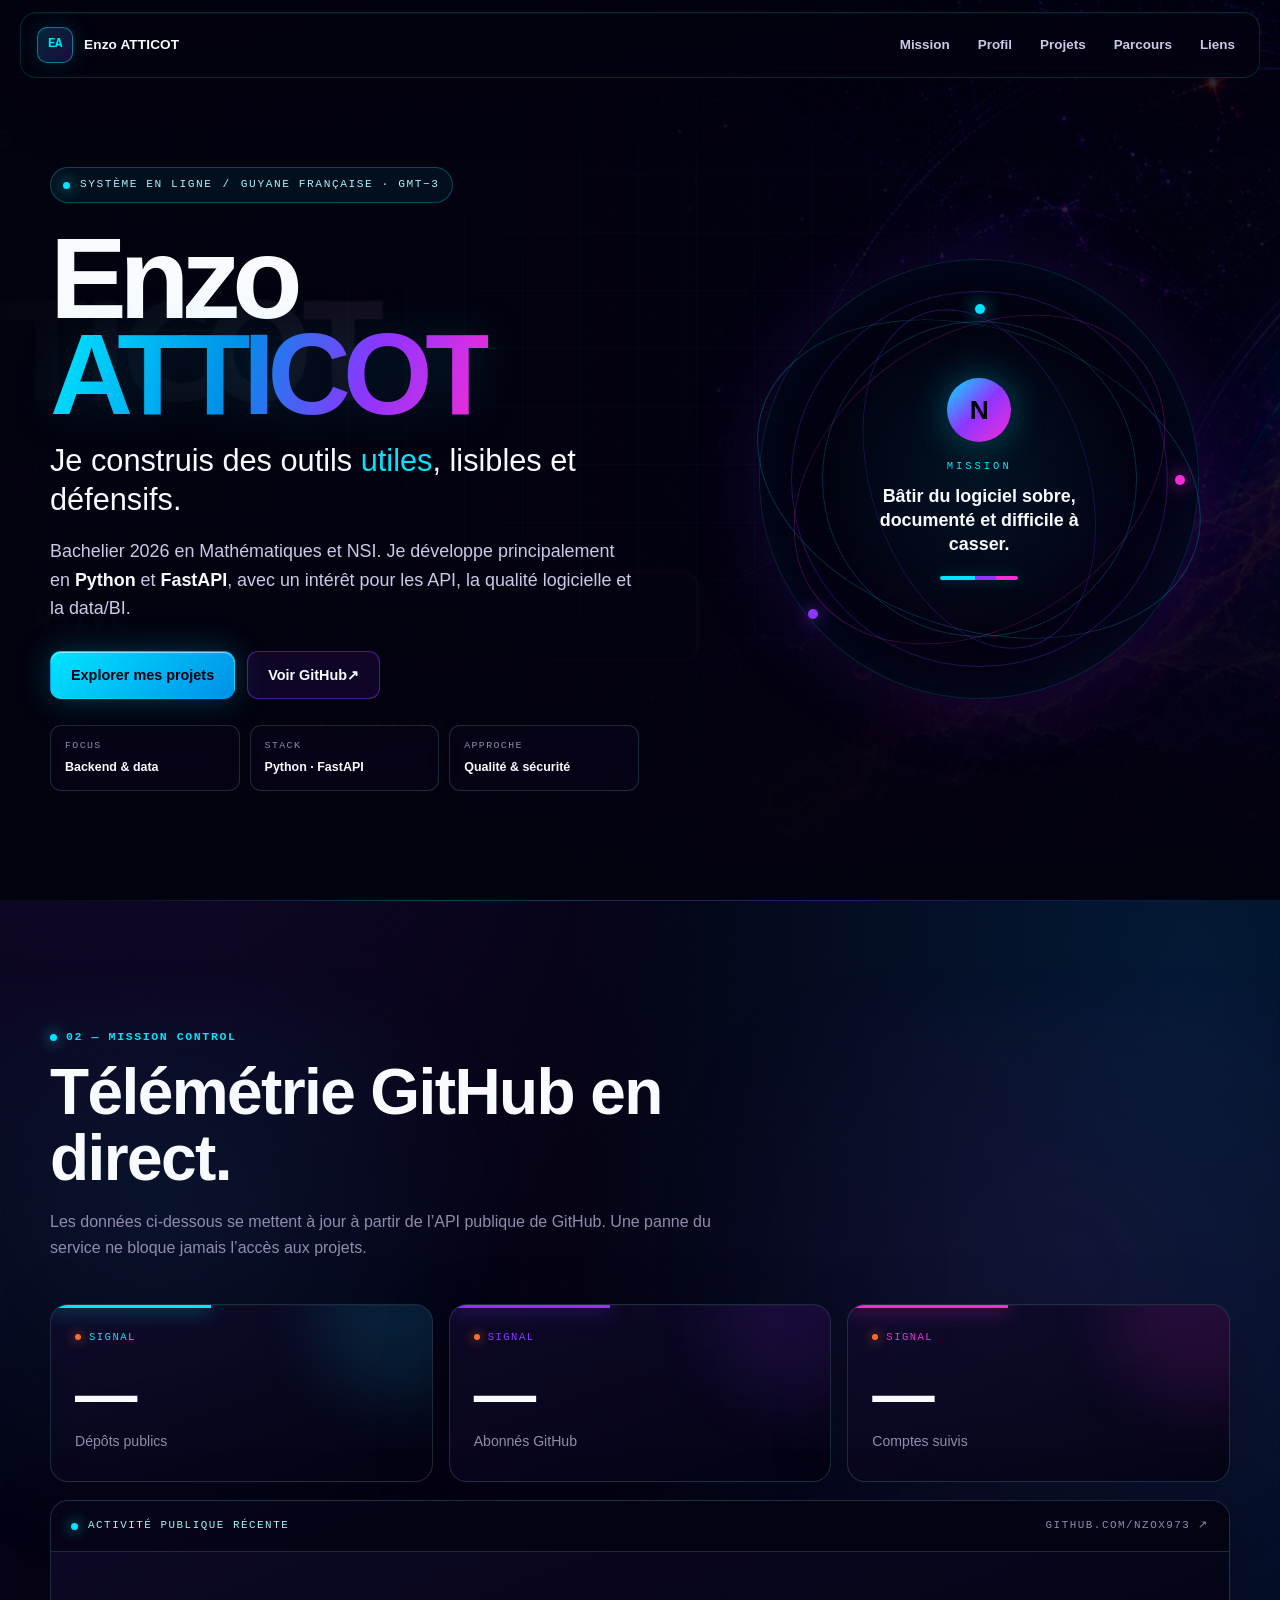
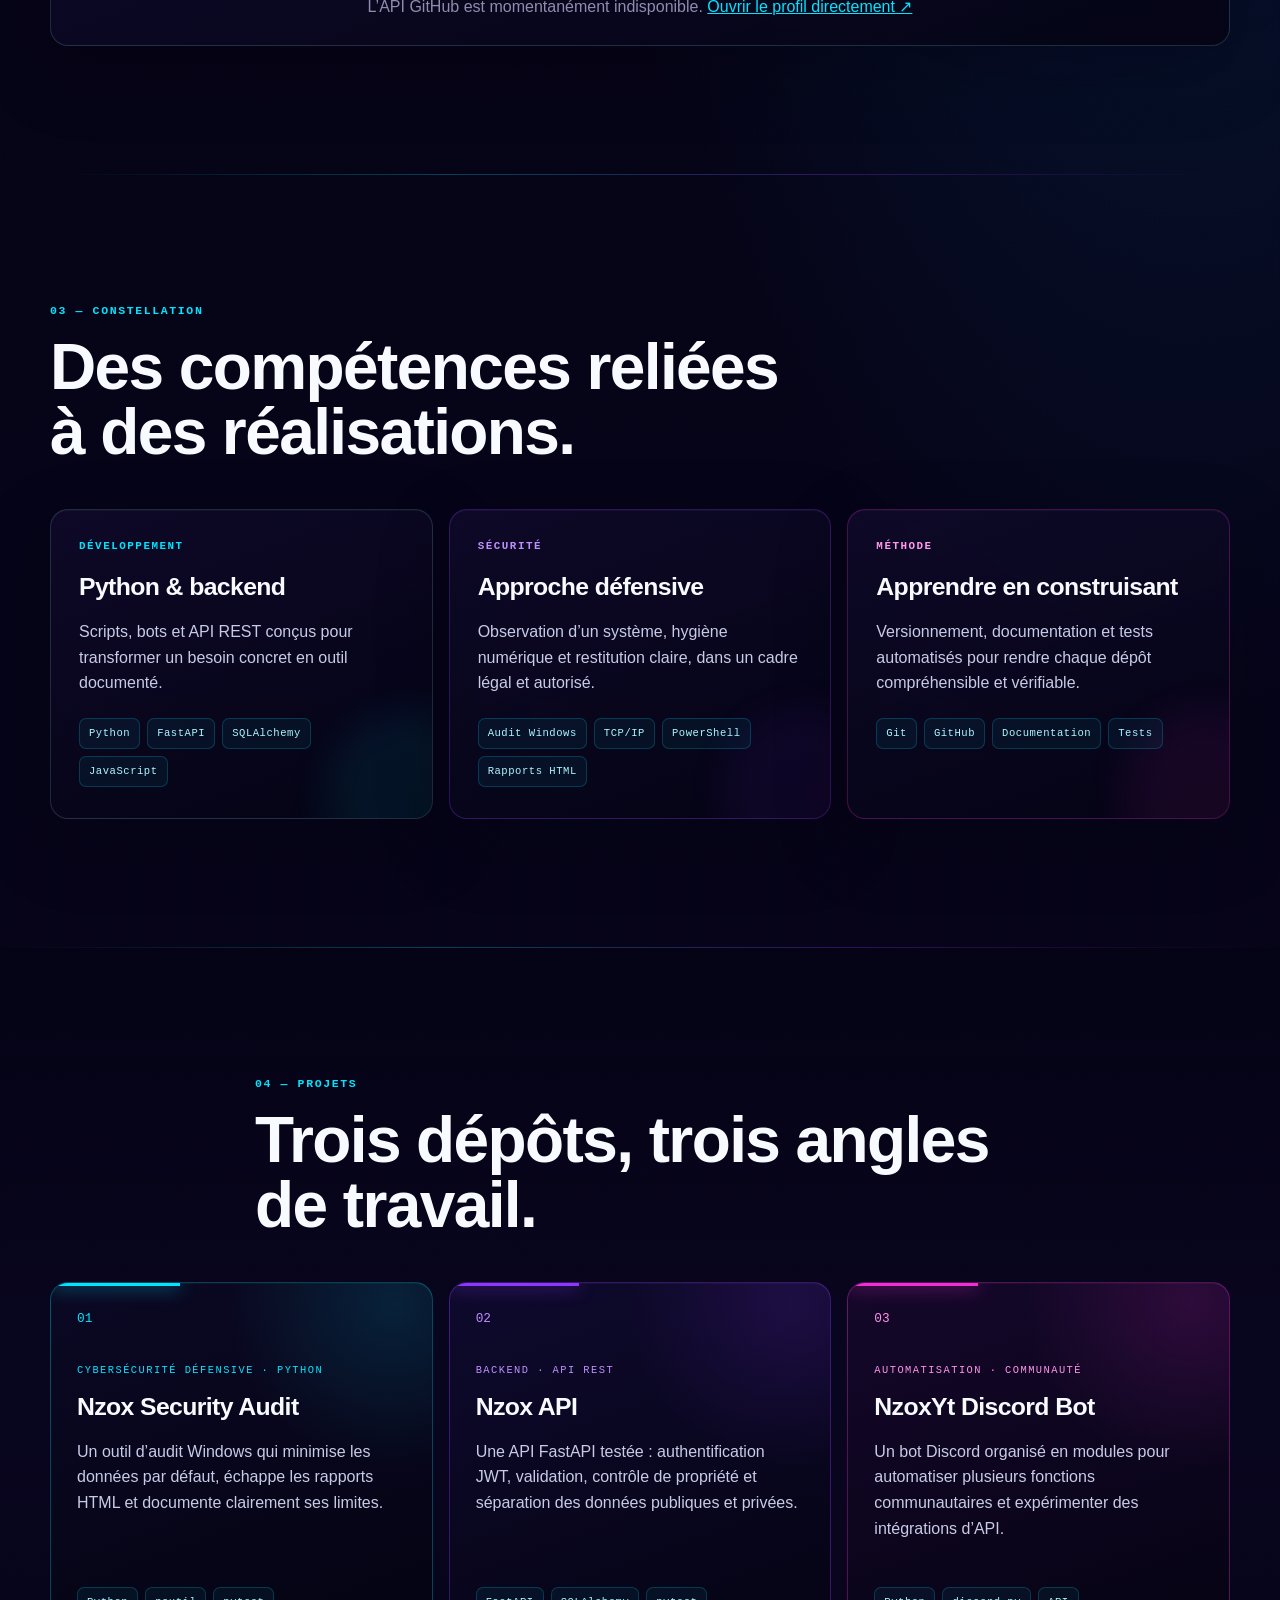
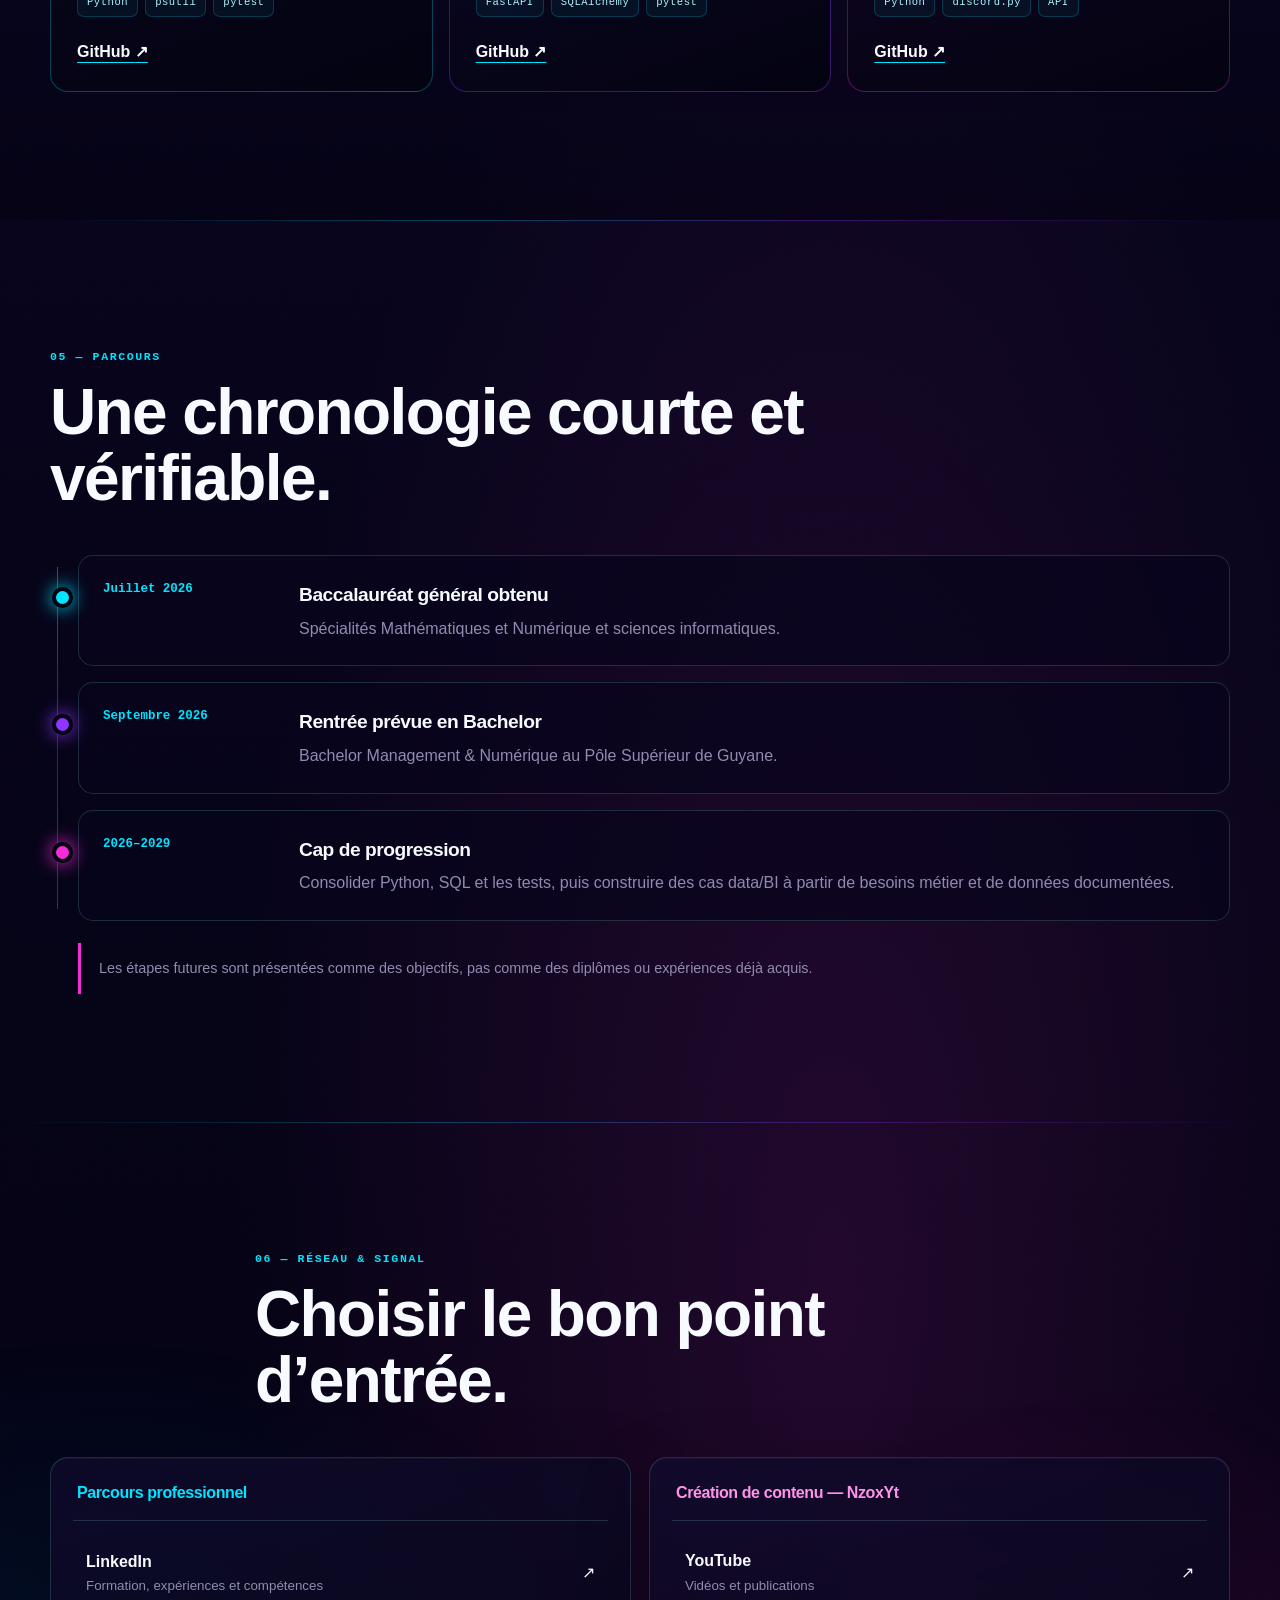
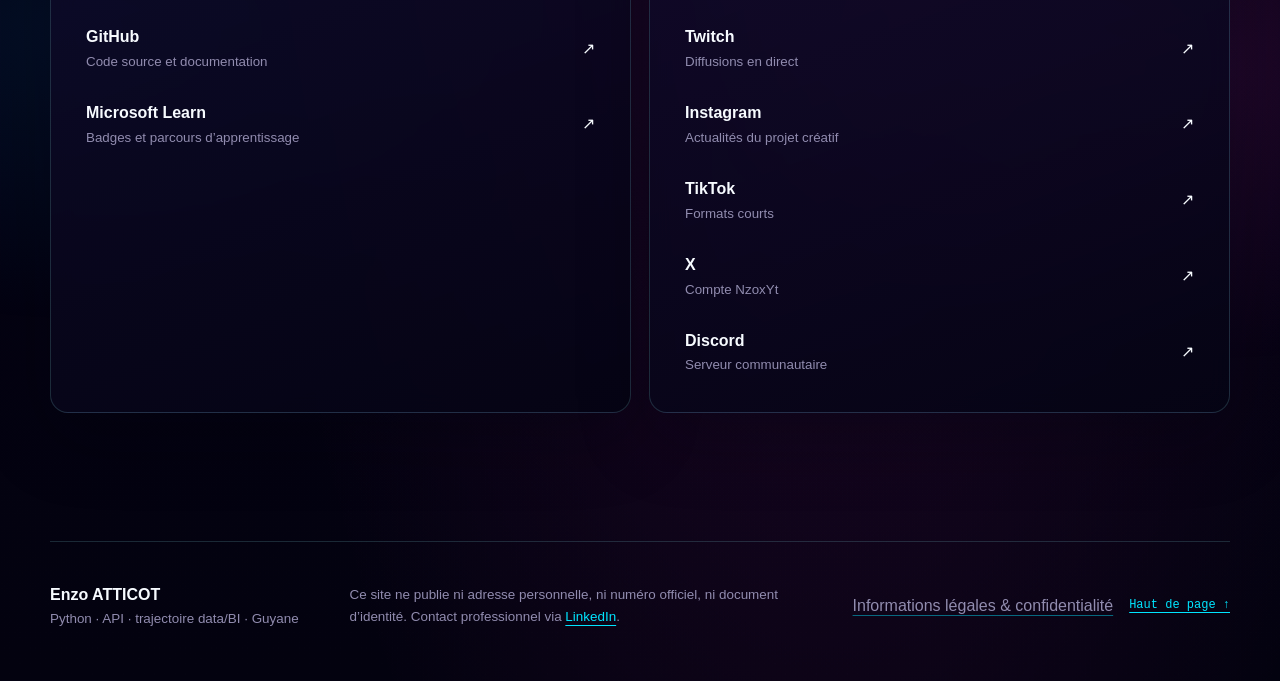
==== commit d7a36c59: "align portfolio and add legal page" ====
--- a/index.html
+++ b/index.html
@@ -1,12 +1,12 @@
-<!doctype html>
+<!DOCTYPE html>
 <html lang="fr">
 <head>
   <meta charset="utf-8">
   <meta name="viewport" content="width=device-width, initial-scale=1">
   <meta name="color-scheme" content="dark">
   <meta name="theme-color" content="#03020f">
-  <title>Enzo ATTICOT — Python, API & cybersécurité défensive</title>
-  <meta name="description" content="Portfolio d’Enzo ATTICOT : projets Python et FastAPI, cybersécurité défensive, parcours et liens professionnels.">
+  <title>Enzo ATTICOT — Python, API &amp; qualité logicielle</title>
+  <meta name="description" content="Portfolio d’Enzo ATTICOT : projets Python et FastAPI, tests, confidentialité et trajectoire vers la data/BI en Guyane.">
   <meta name="author" content="Enzo ATTICOT">
   <meta name="robots" content="index,follow">
   <meta name="referrer" content="strict-origin-when-cross-origin">
@@ -28,15 +28,15 @@
   <meta property="og:locale" content="fr_FR">
   <meta property="og:type" content="profile">
   <meta property="og:title" content="Enzo ATTICOT — Portfolio">
-  <meta property="og:description" content="Projets Python, API backend et cybersécurité défensive depuis la Guyane.">
+  <meta property="og:description" content="Projets Python et API testés, avec une trajectoire vers la data/BI depuis la Guyane.">
   <meta property="og:url" content="https://nzox973.github.io/">
   <meta property="og:image" content="https://nzox973.github.io/assets/img/social-card.png">
   <meta property="og:image:width" content="1200">
   <meta property="og:image:height" content="630">
-  <meta property="og:image:alt" content="Enzo ATTICOT — Python, API et cybersécurité défensive">
+  <meta property="og:image:alt" content="Enzo ATTICOT — Python, API et qualité logicielle">
   <meta name="twitter:card" content="summary_large_image">
   <meta name="twitter:title" content="Enzo ATTICOT — Portfolio">
-  <meta name="twitter:description" content="Projets Python, API backend et cybersécurité défensive depuis la Guyane.">
+  <meta name="twitter:description" content="Projets Python et API testés, avec une trajectoire vers la data/BI depuis la Guyane.">
   <meta name="twitter:image" content="https://nzox973.github.io/assets/img/social-card.png">
 
   <script type="application/ld+json">
@@ -61,7 +61,8 @@
       "Python",
       "FastAPI",
       "API REST",
-      "Cybersécurité défensive",
+      "Tests logiciels",
+      "Data et business intelligence",
       "Git"
     ]
   }
@@ -106,16 +107,16 @@
           <p class="hero-intro">
             Bachelier 2026 en Mathématiques et NSI. Je développe principalement
             en <strong>Python</strong> et <strong>FastAPI</strong>, avec un intérêt
-            pour les API, les réseaux et la cybersécurité défensive.
+            pour les API, la qualité logicielle et la data/BI.
           </p>
           <div class="hero-actions">
             <a class="button button-primary" href="#projets">Explorer mes projets</a>
             <a class="button button-quiet" href="https://github.com/Nzox973" target="_blank" rel="noreferrer">Voir GitHub <span aria-hidden="true">↗</span></a>
           </div>
-          <dl class="hero-signals" aria-label="Axes principaux">
-            <div><dt>Focus</dt><dd>Backend & sécurité</dd></div>
+          <dl class="hero-signals">
+            <div><dt>Focus</dt><dd>Backend &amp; data</dd></div>
             <div><dt>Stack</dt><dd>Python · FastAPI</dd></div>
-            <div><dt>Approche</dt><dd>Défensive</dd></div>
+            <div><dt>Approche</dt><dd>Qualité &amp; sécurité</dd></div>
           </dl>
         </div>
 
@@ -185,7 +186,7 @@
       <div class="evidence-grid">
         <article class="evidence-card">
           <p class="card-kicker">Développement</p>
-          <h3>Python & backend</h3>
+          <h3>Python &amp; backend</h3>
           <p>Scripts, bots et API REST conçus pour transformer un besoin concret en outil documenté.</p>
           <ul class="tag-list" aria-label="Technologies de développement">
             <li>Python</li>
@@ -210,7 +211,7 @@
         <article class="evidence-card">
           <p class="card-kicker">Méthode</p>
           <h3>Apprendre en construisant</h3>
-          <p>Versionnement, documentation et amélioration progressive pour rendre chaque dépôt compréhensible.</p>
+          <p>Versionnement, documentation et tests automatisés pour rendre chaque dépôt compréhensible et vérifiable.</p>
           <ul class="tag-list" aria-label="Méthodes et outils">
             <li>Git</li>
             <li>GitHub</li>
@@ -233,12 +234,12 @@
           <div class="project-copy">
             <p class="project-kind">Cybersécurité défensive · Python</p>
             <h3>Nzox Security Audit</h3>
-            <p>Un outil d’audit Windows qui collecte des indicateurs locaux et produit un rapport HTML pour faciliter la lecture des résultats.</p>
+            <p>Un outil d’audit Windows qui minimise les données par défaut, échappe les rapports HTML et documente clairement ses limites.</p>
           </div>
           <ul class="project-tags" aria-label="Technologies">
             <li>Python</li>
             <li>psutil</li>
-            <li>Windows</li>
+            <li>pytest</li>
           </ul>
           <a class="project-link" href="https://github.com/Nzox973/nzox-security-audit" target="_blank" rel="noreferrer" aria-label="Ouvrir Nzox Security Audit sur GitHub">GitHub <span aria-hidden="true">↗</span></a>
         </article>
@@ -248,12 +249,12 @@
           <div class="project-copy">
             <p class="project-kind">Backend · API REST</p>
             <h3>Nzox API</h3>
-            <p>Une API FastAPI structurée autour de l’authentification, de la validation des données et d’opérations CRUD.</p>
+            <p>Une API FastAPI testée : authentification JWT, validation, contrôle de propriété et séparation des données publiques et privées.</p>
           </div>
           <ul class="project-tags" aria-label="Technologies">
             <li>FastAPI</li>
             <li>SQLAlchemy</li>
-            <li>JWT</li>
+            <li>pytest</li>
           </ul>
           <a class="project-link" href="https://github.com/Nzox973/nzox-api" target="_blank" rel="noreferrer" aria-label="Ouvrir Nzox API sur GitHub">GitHub <span aria-hidden="true">↗</span></a>
         </article>
@@ -293,14 +294,14 @@
           <time datetime="2026-09">Septembre 2026</time>
           <div>
             <h3>Rentrée prévue en Bachelor</h3>
-            <p>Bachelor Management & Numérique au Pôle Supérieur de Guyane.</p>
+            <p>Bachelor Management &amp; Numérique au Pôle Supérieur de Guyane.</p>
           </div>
         </li>
         <li>
           <time datetime="2026">2026–2029</time>
           <div>
             <h3>Cap de progression</h3>
-            <p>Développer des projets plus solides, acquérir de l’expérience et préciser une spécialisation en développement ou cybersécurité.</p>
+            <p>Consolider Python, SQL et les tests, puis construire des cas data/BI à partir de besoins métier et de données documentées.</p>
           </div>
         </li>
       </ol>
@@ -310,7 +311,7 @@
 
     <section class="section links-section" id="liens" aria-labelledby="links-title">
       <div class="section-heading light">
-        <p class="section-number">06 — Réseau & signal</p>
+        <p class="section-number">06 — Réseau &amp; signal</p>
         <h2 id="links-title">Choisir le bon point d’entrée.</h2>
       </div>
 
@@ -360,27 +361,22 @@
         </section>
       </div>
 
-      <aside class="archive-note">
-        <div>
-          <p class="card-kicker">Archive publique</p>
-          <h3>Nzox Store</h3>
-        </div>
-        <p>Le catalogue reste consultable, mais les achats sont désactivés. Ce lien n’est pas présenté comme une boutique active.</p>
-        <a href="https://payhip.com/NzoxStore" target="_blank" rel="noreferrer">Consulter l’archive <span aria-hidden="true">↗</span></a>
-      </aside>
     </section>
   </main>
 
   <footer class="site-footer">
     <div>
       <strong>Enzo ATTICOT</strong>
-      <p>Développement · cybersécurité défensive · Guyane</p>
+      <p>Python · API · trajectoire data/BI · Guyane</p>
     </div>
     <p class="privacy-note">
       Ce site ne publie ni adresse personnelle, ni numéro officiel, ni document d’identité.
       Contact professionnel via <a href="https://www.linkedin.com/in/enzo-atticot/" target="_blank" rel="noreferrer">LinkedIn</a>.
     </p>
-    <a class="back-top" href="#accueil">Haut de page ↑</a>
+    <div class="footer-actions">
+      <a href="mentions-legales.html">Informations légales &amp; confidentialité</a>
+      <a class="back-top" href="#accueil">Haut de page ↑</a>
+    </div>
   </footer>
 
   <script src="assets/js/main.js" defer></script>
--- a/assets/css/style.css
+++ b/assets/css/style.css
@@ -1324,6 +1324,83 @@
   white-space: nowrap;
 }
 
+.footer-actions {
+  display: flex;
+  flex-wrap: wrap;
+  align-items: center;
+  justify-content: flex-end;
+  gap: 0.65rem 1rem;
+}
+
+.footer-actions > a:first-child {
+  color: var(--muted);
+  text-decoration-color: color-mix(in srgb, var(--cyan) 45%, transparent);
+  text-underline-offset: 0.28rem;
+}
+
+.footer-actions > a:first-child:hover,
+.footer-actions > a:first-child:focus-visible {
+  color: var(--cyan);
+}
+
+.legal-main {
+  padding-top: 5.5rem;
+}
+
+.legal-hero {
+  min-height: auto;
+  padding-bottom: clamp(2.5rem, 6vw, 5rem);
+}
+
+.legal-hero h1 {
+  max-width: 16ch;
+  margin: 0;
+  color: var(--text);
+  font-size: clamp(2.4rem, 7vw, 5.8rem);
+  line-height: 0.96;
+  letter-spacing: -0.055em;
+}
+
+.legal-content {
+  display: grid;
+  grid-template-columns: repeat(2, minmax(0, 1fr));
+  gap: 1rem;
+  padding-top: 0;
+}
+
+.legal-content article {
+  padding: clamp(1.2rem, 2.4vw, 2rem);
+  border: 1px solid rgba(151, 168, 255, 0.2);
+  border-radius: 1.1rem;
+  background: rgba(11, 10, 31, 0.76);
+}
+
+.legal-content h2 {
+  margin: 0 0 0.75rem;
+  color: var(--cyan);
+  font-size: 1.05rem;
+  letter-spacing: 0.01em;
+}
+
+.legal-content p {
+  margin: 0.55rem 0 0;
+  color: var(--muted);
+  line-height: 1.7;
+}
+
+.legal-content a {
+  color: var(--text);
+  text-underline-offset: 0.25rem;
+}
+
+.legal-navigation {
+  display: flex;
+}
+
+.legal-navigation a[aria-current="page"] {
+  color: var(--cyan);
+}
+
 @keyframes signal-pulse {
   0%,
   100% {
@@ -1440,6 +1517,20 @@
     display: flex;
   }
 
+  .legal-navigation {
+    position: static;
+    display: flex;
+    padding: 0;
+    border: 0;
+    background: transparent;
+    box-shadow: none;
+    backdrop-filter: none;
+  }
+
+  .legal-navigation a:first-child {
+    display: none;
+  }
+
   .navigation a {
     padding: 11px 12px;
   }
@@ -1491,6 +1582,10 @@
   }
 
   .link-groups {
+    grid-template-columns: 1fr;
+  }
+
+  .legal-content {
     grid-template-columns: 1fr;
   }
 
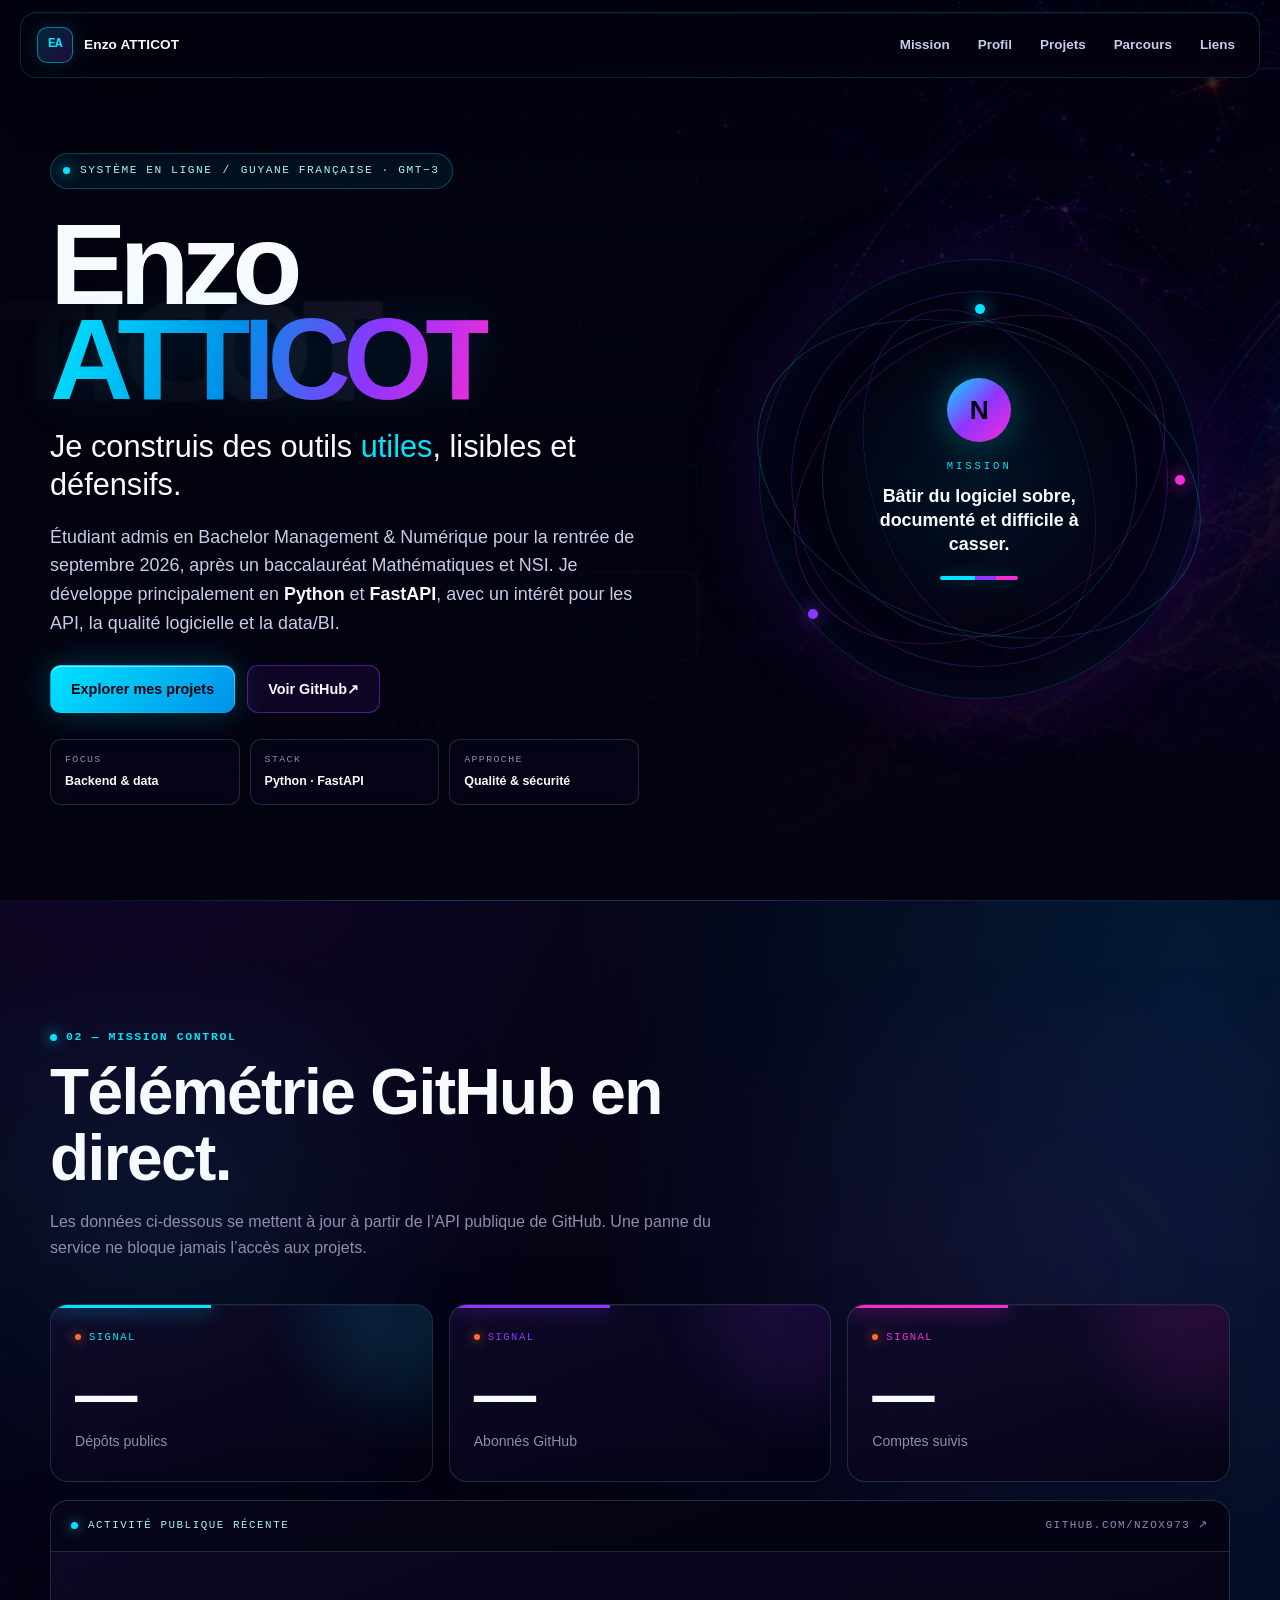
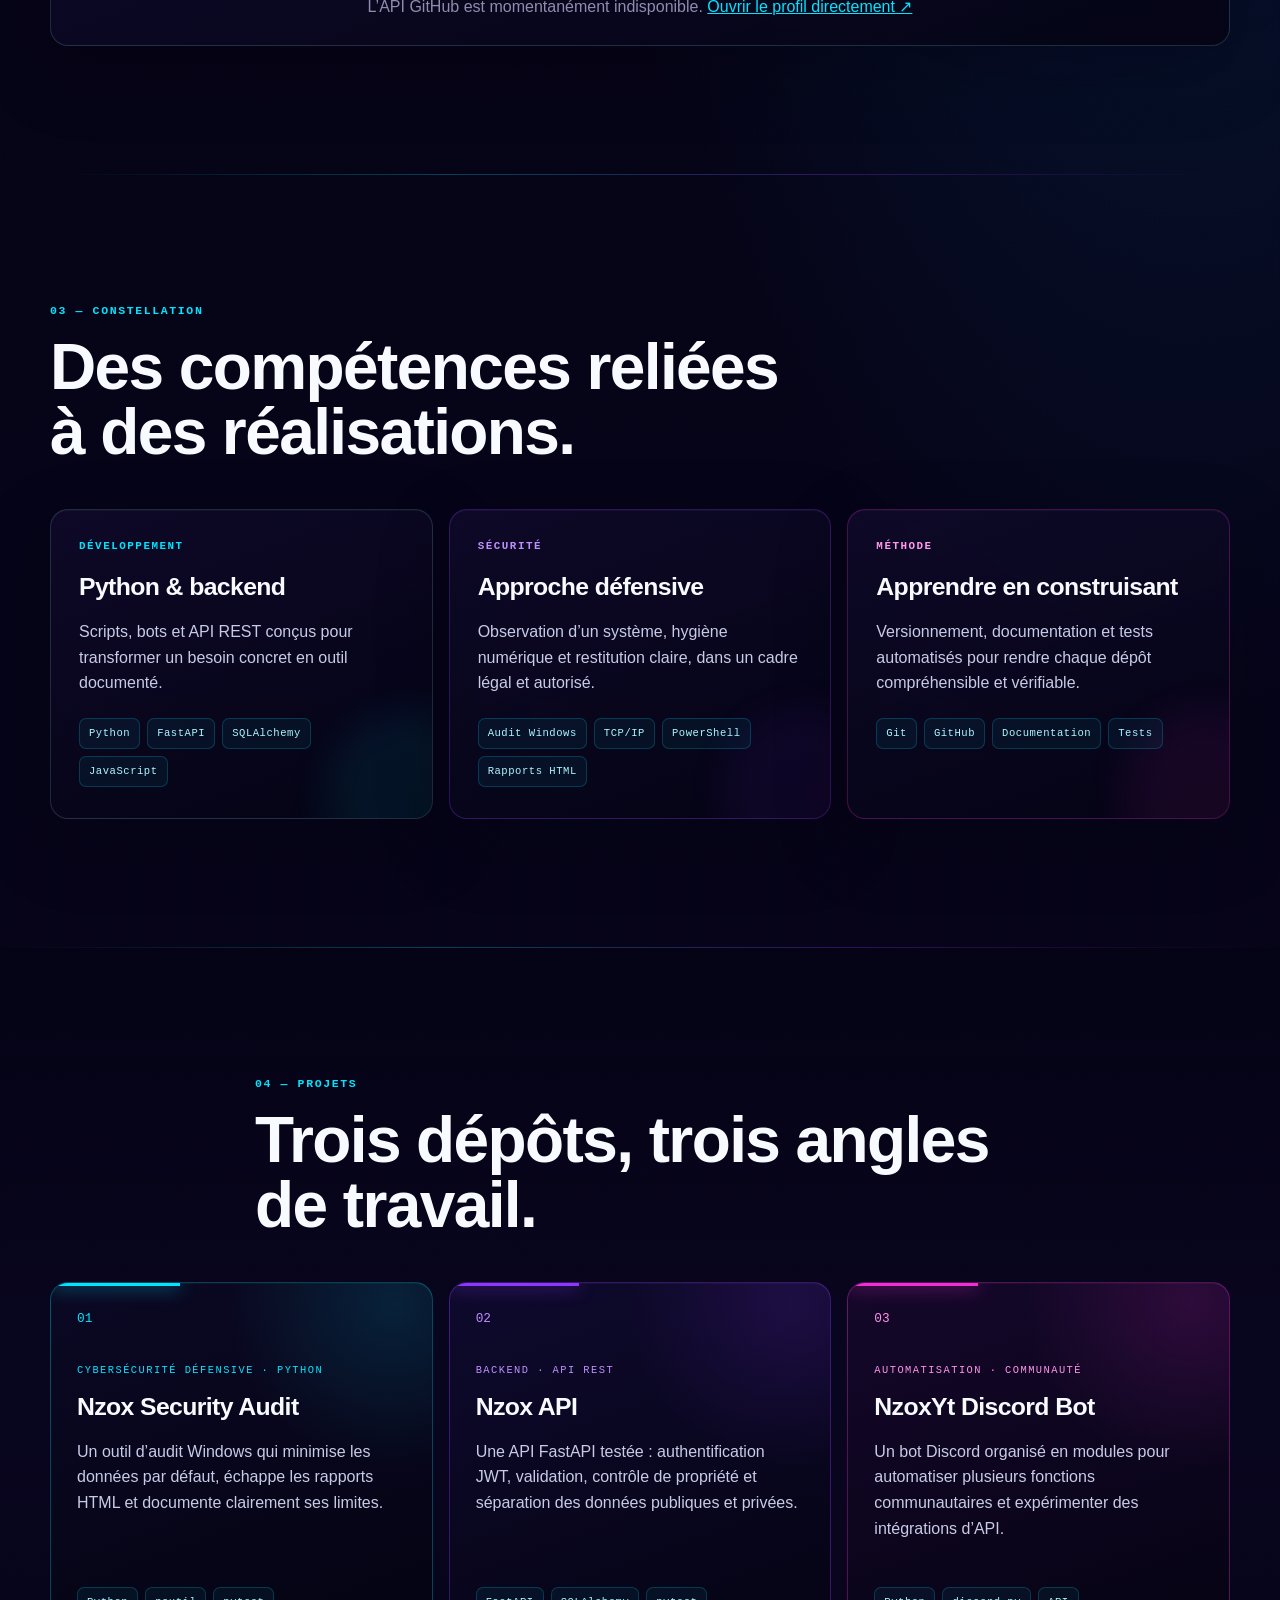
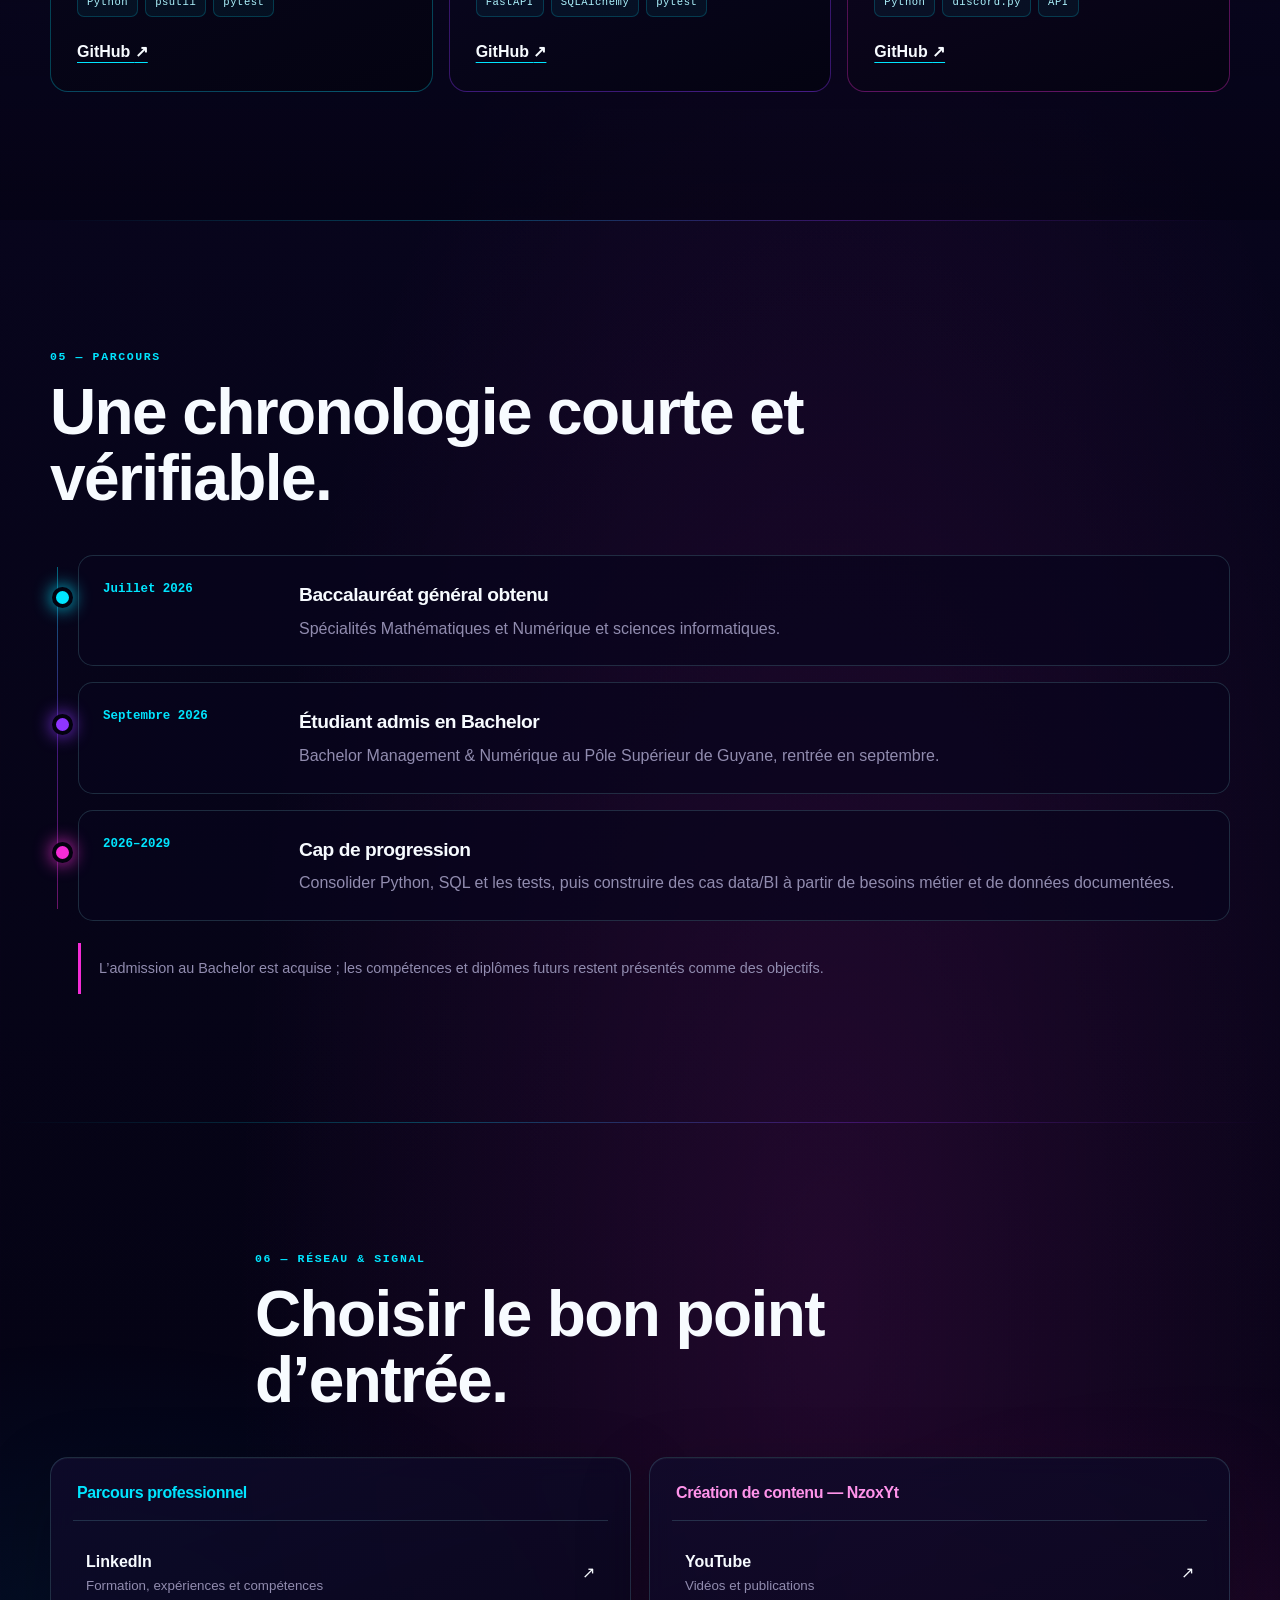
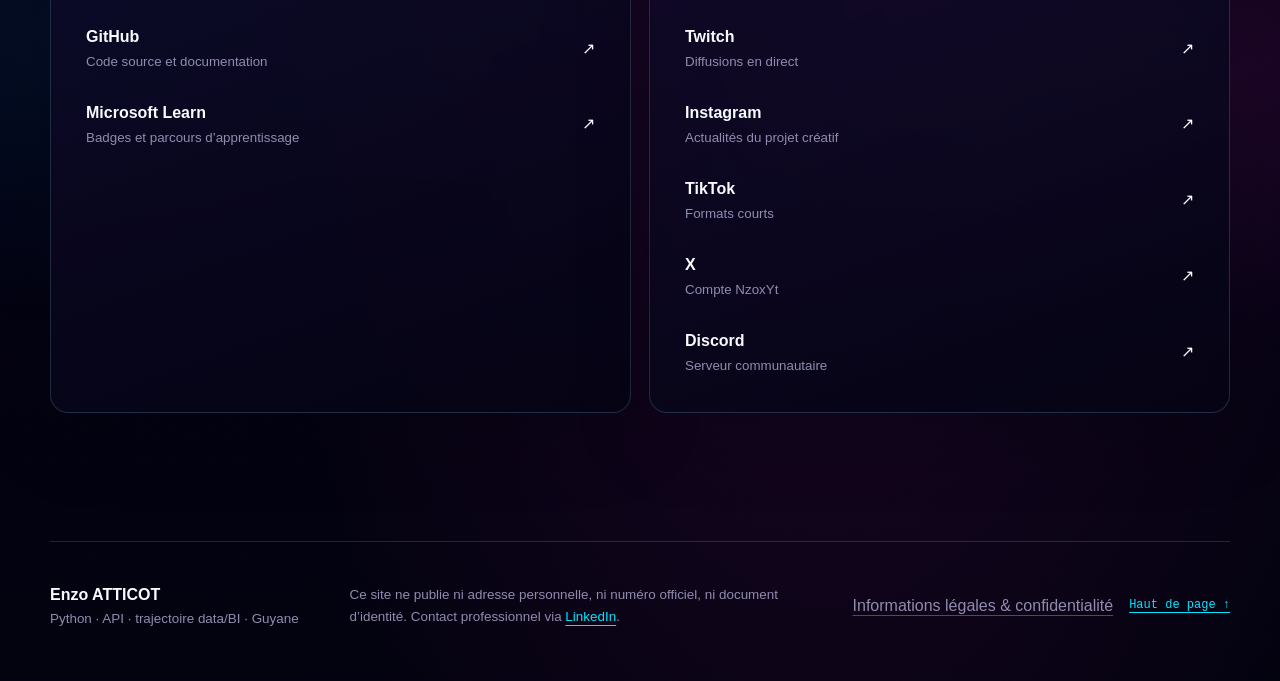
==== commit 2f4bbd81: "docs: reflect confirmed bachelor admission" ====
--- a/index.html
+++ b/index.html
@@ -105,7 +105,8 @@
           <h1 id="hero-title"><span>Enzo</span><strong>ATTICOT</strong></h1>
           <p class="hero-statement">Je construis des outils <em>utiles</em>, lisibles et défensifs.</p>
           <p class="hero-intro">
-            Bachelier 2026 en Mathématiques et NSI. Je développe principalement
+            Étudiant admis en Bachelor Management &amp; Numérique pour la rentrée de septembre 2026,
+            après un baccalauréat Mathématiques et NSI. Je développe principalement
             en <strong>Python</strong> et <strong>FastAPI</strong>, avec un intérêt
             pour les API, la qualité logicielle et la data/BI.
           </p>
@@ -293,8 +294,8 @@
         <li>
           <time datetime="2026-09">Septembre 2026</time>
           <div>
-            <h3>Rentrée prévue en Bachelor</h3>
-            <p>Bachelor Management &amp; Numérique au Pôle Supérieur de Guyane.</p>
+            <h3>Étudiant admis en Bachelor</h3>
+            <p>Bachelor Management &amp; Numérique au Pôle Supérieur de Guyane, rentrée en septembre.</p>
           </div>
         </li>
         <li>
@@ -306,7 +307,7 @@
         </li>
       </ol>
 
-      <p class="timeline-disclaimer">Les étapes futures sont présentées comme des objectifs, pas comme des diplômes ou expériences déjà acquis.</p>
+      <p class="timeline-disclaimer">L’admission au Bachelor est acquise ; les compétences et diplômes futurs restent présentés comme des objectifs.</p>
     </section>
 
     <section class="section links-section" id="liens" aria-labelledby="links-title">
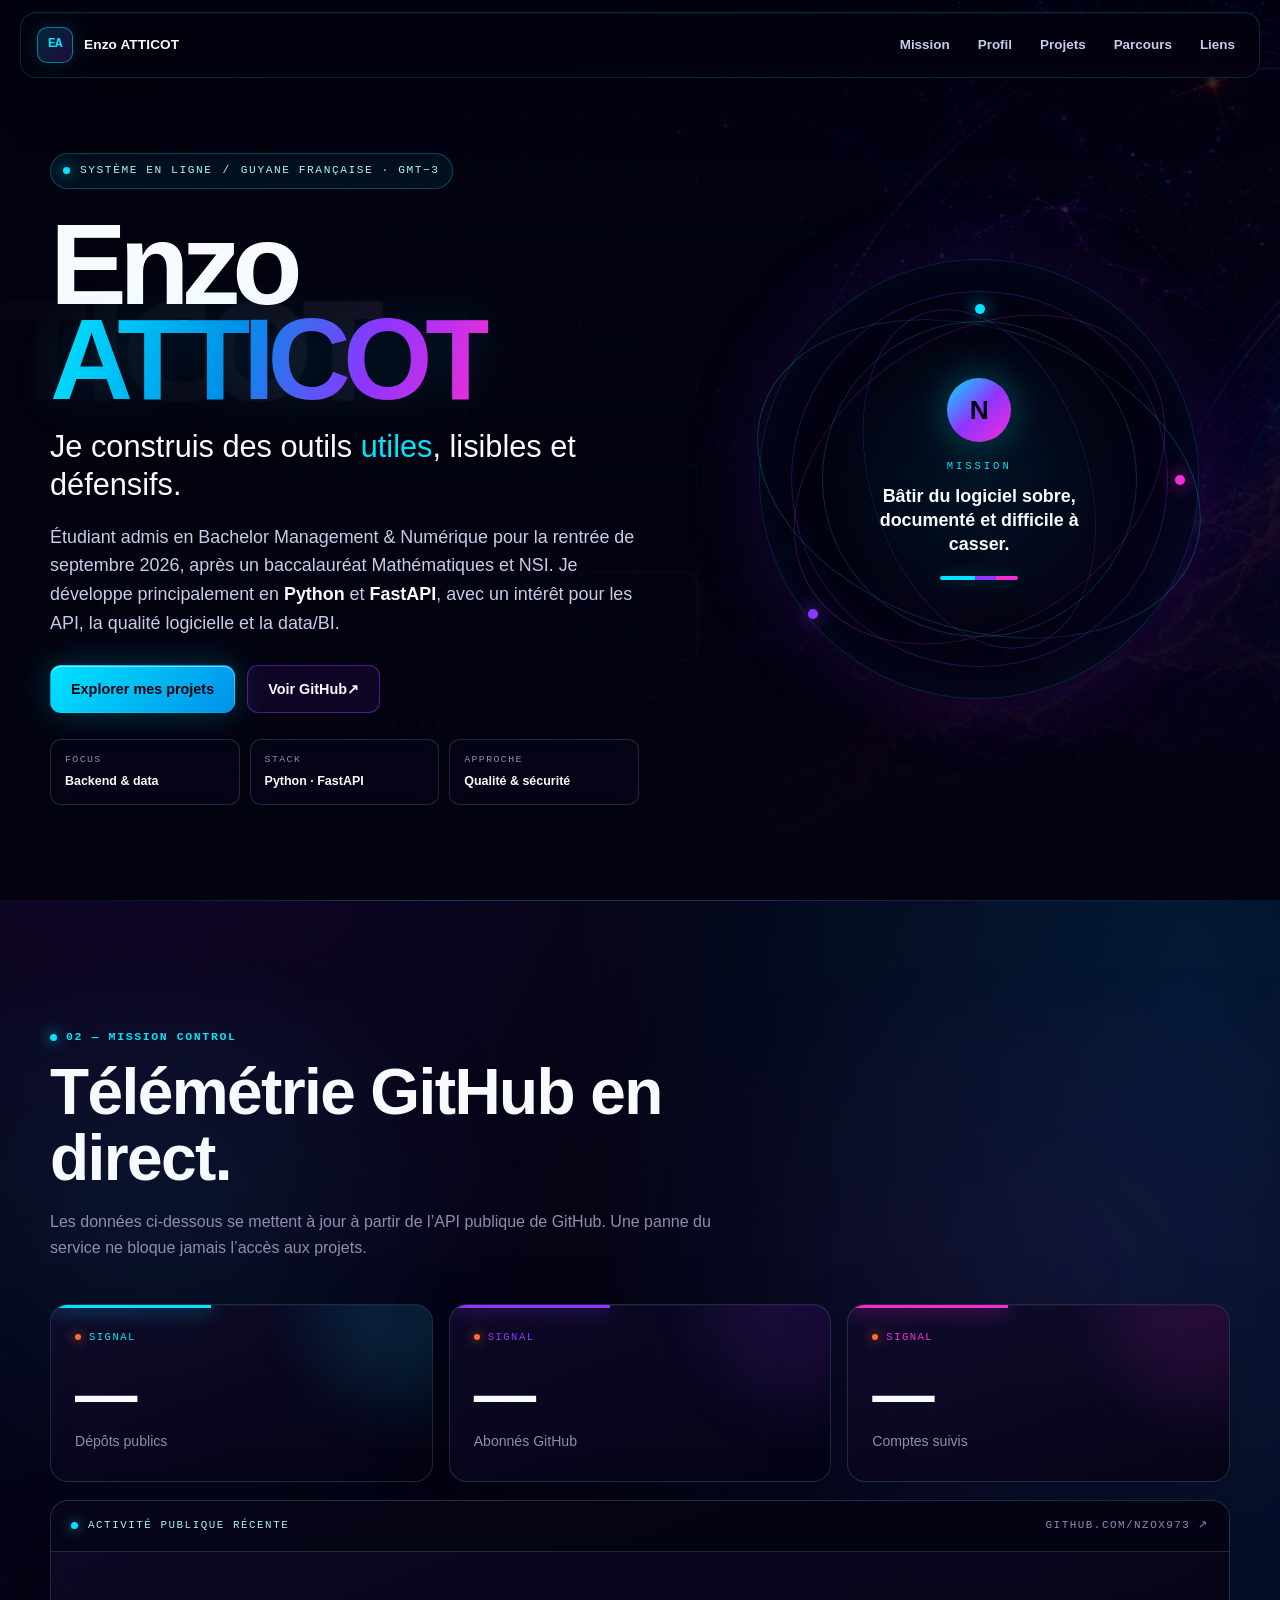
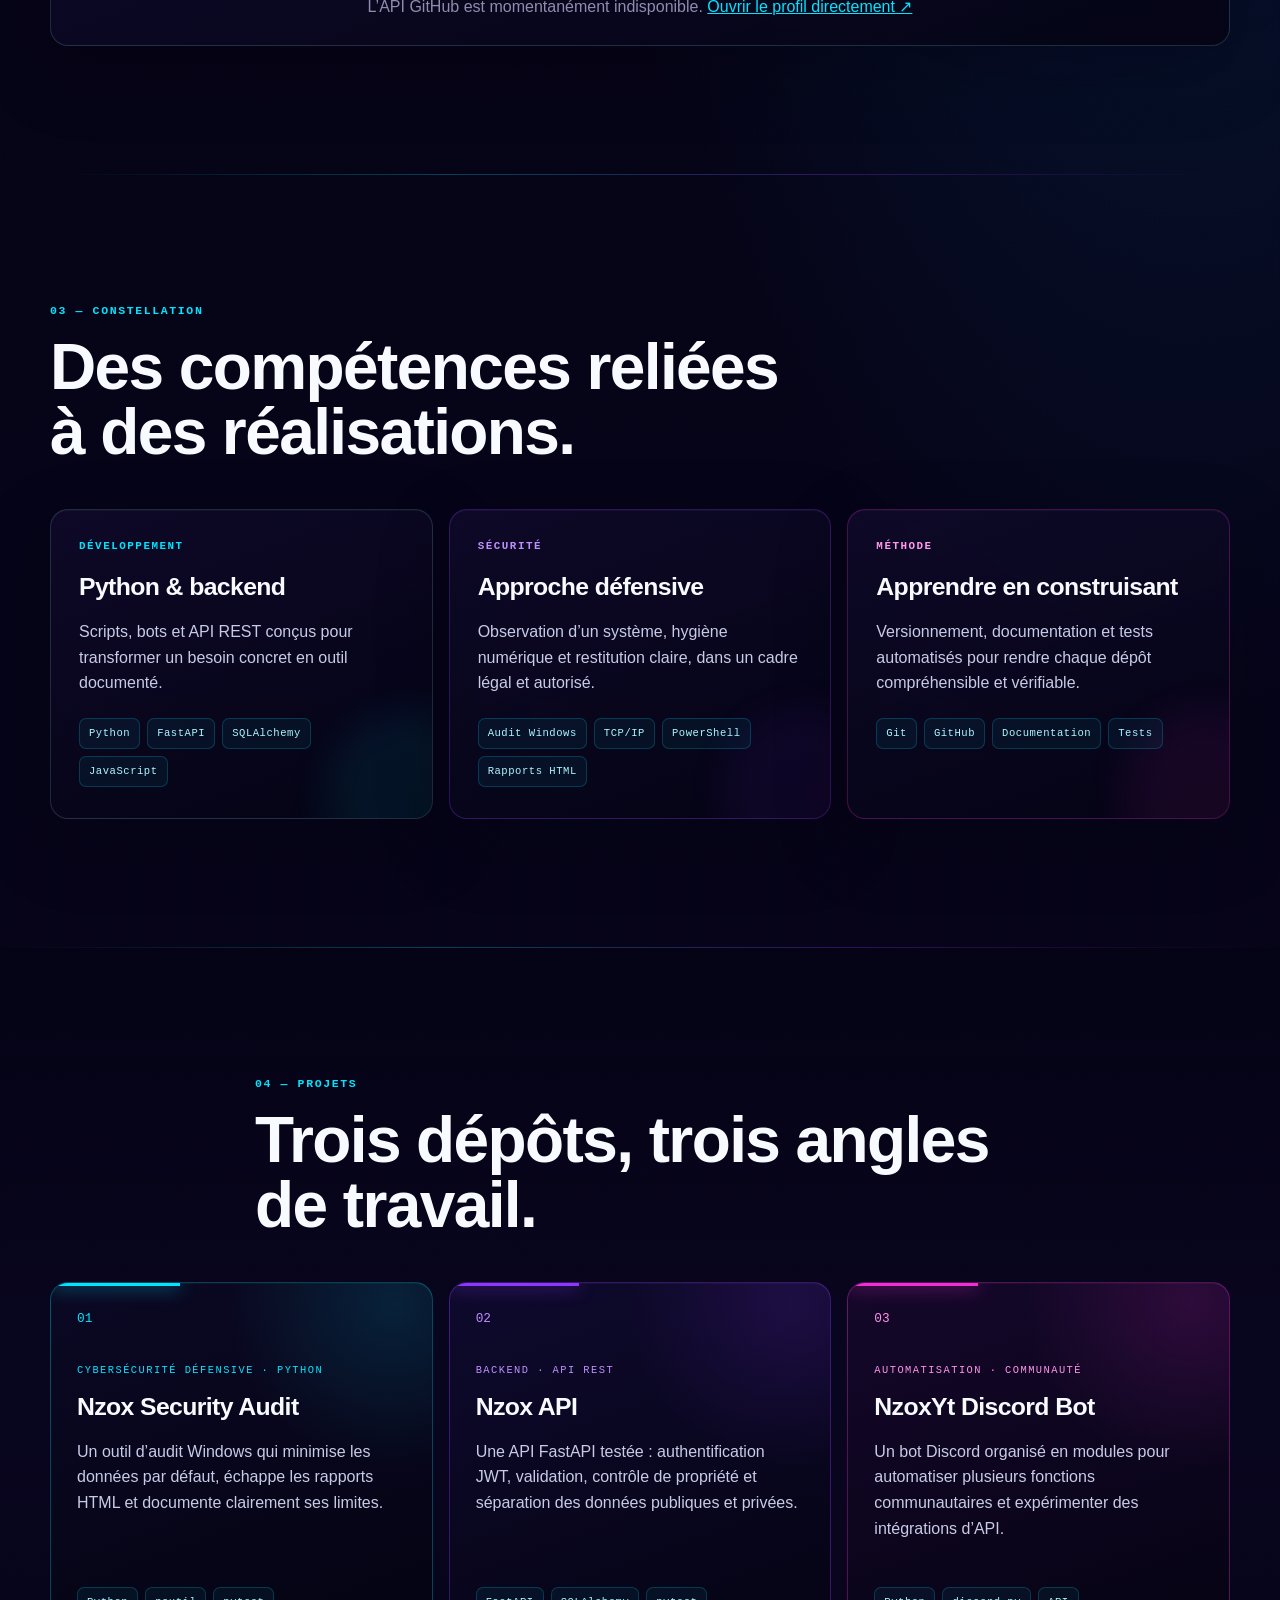
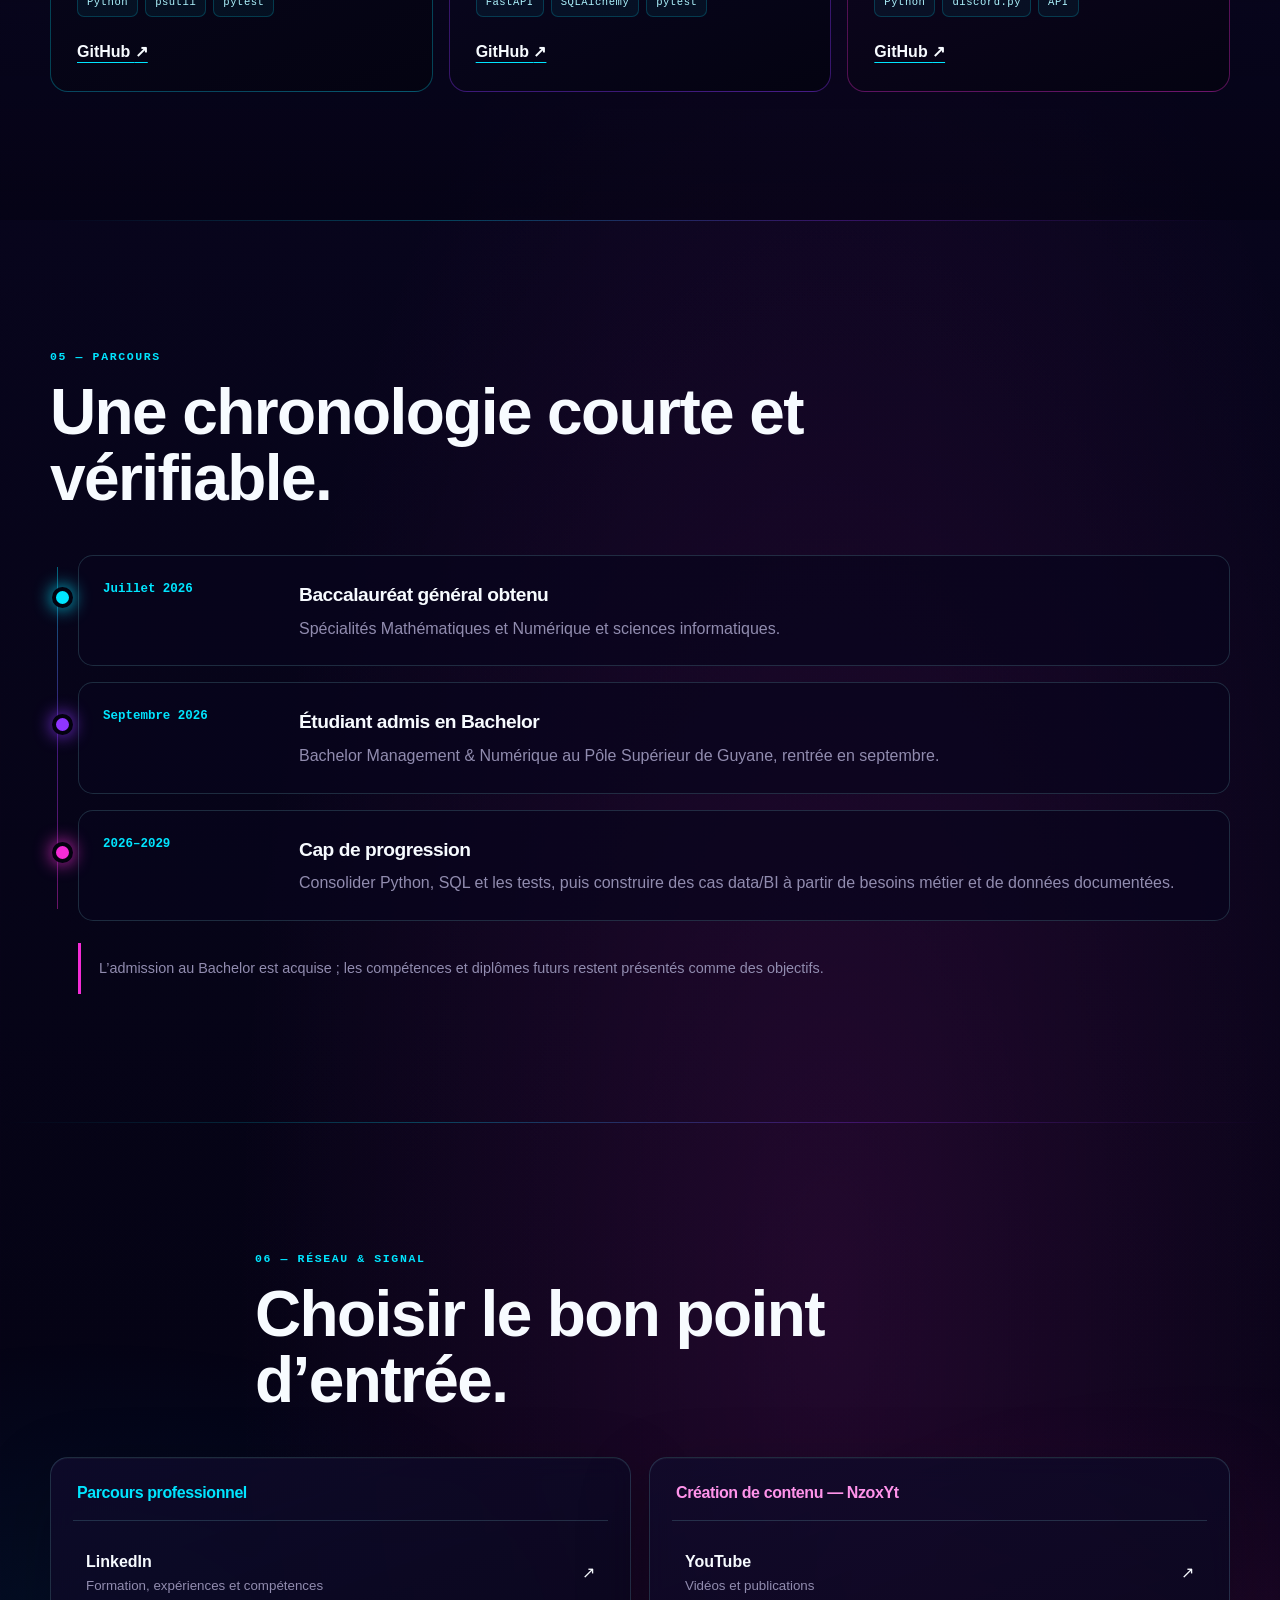
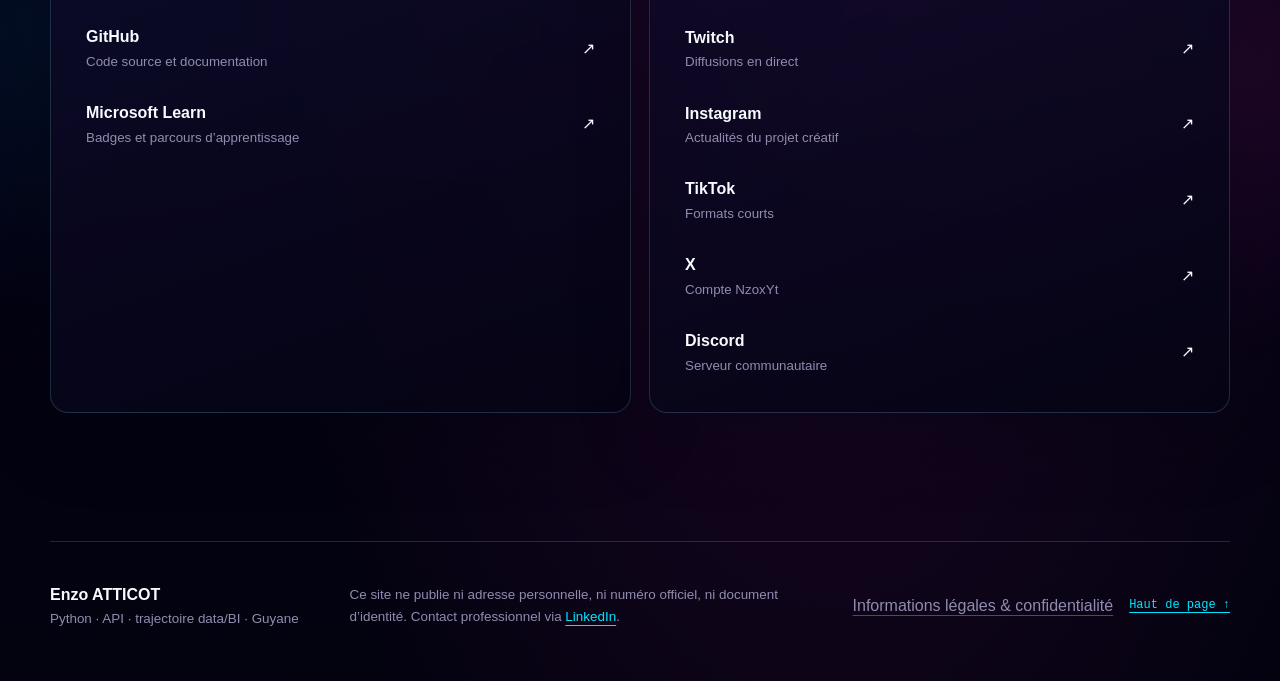
==== commit f208b6bb: "fix: clarify data trajectory metadata" ====
--- a/index.html
+++ b/index.html
@@ -62,7 +62,8 @@
       "FastAPI",
       "API REST",
       "Tests logiciels",
-      "Data et business intelligence",
+      "Analyse de données — apprentissage",
+      "Business intelligence — apprentissage",
       "Git"
     ]
   }
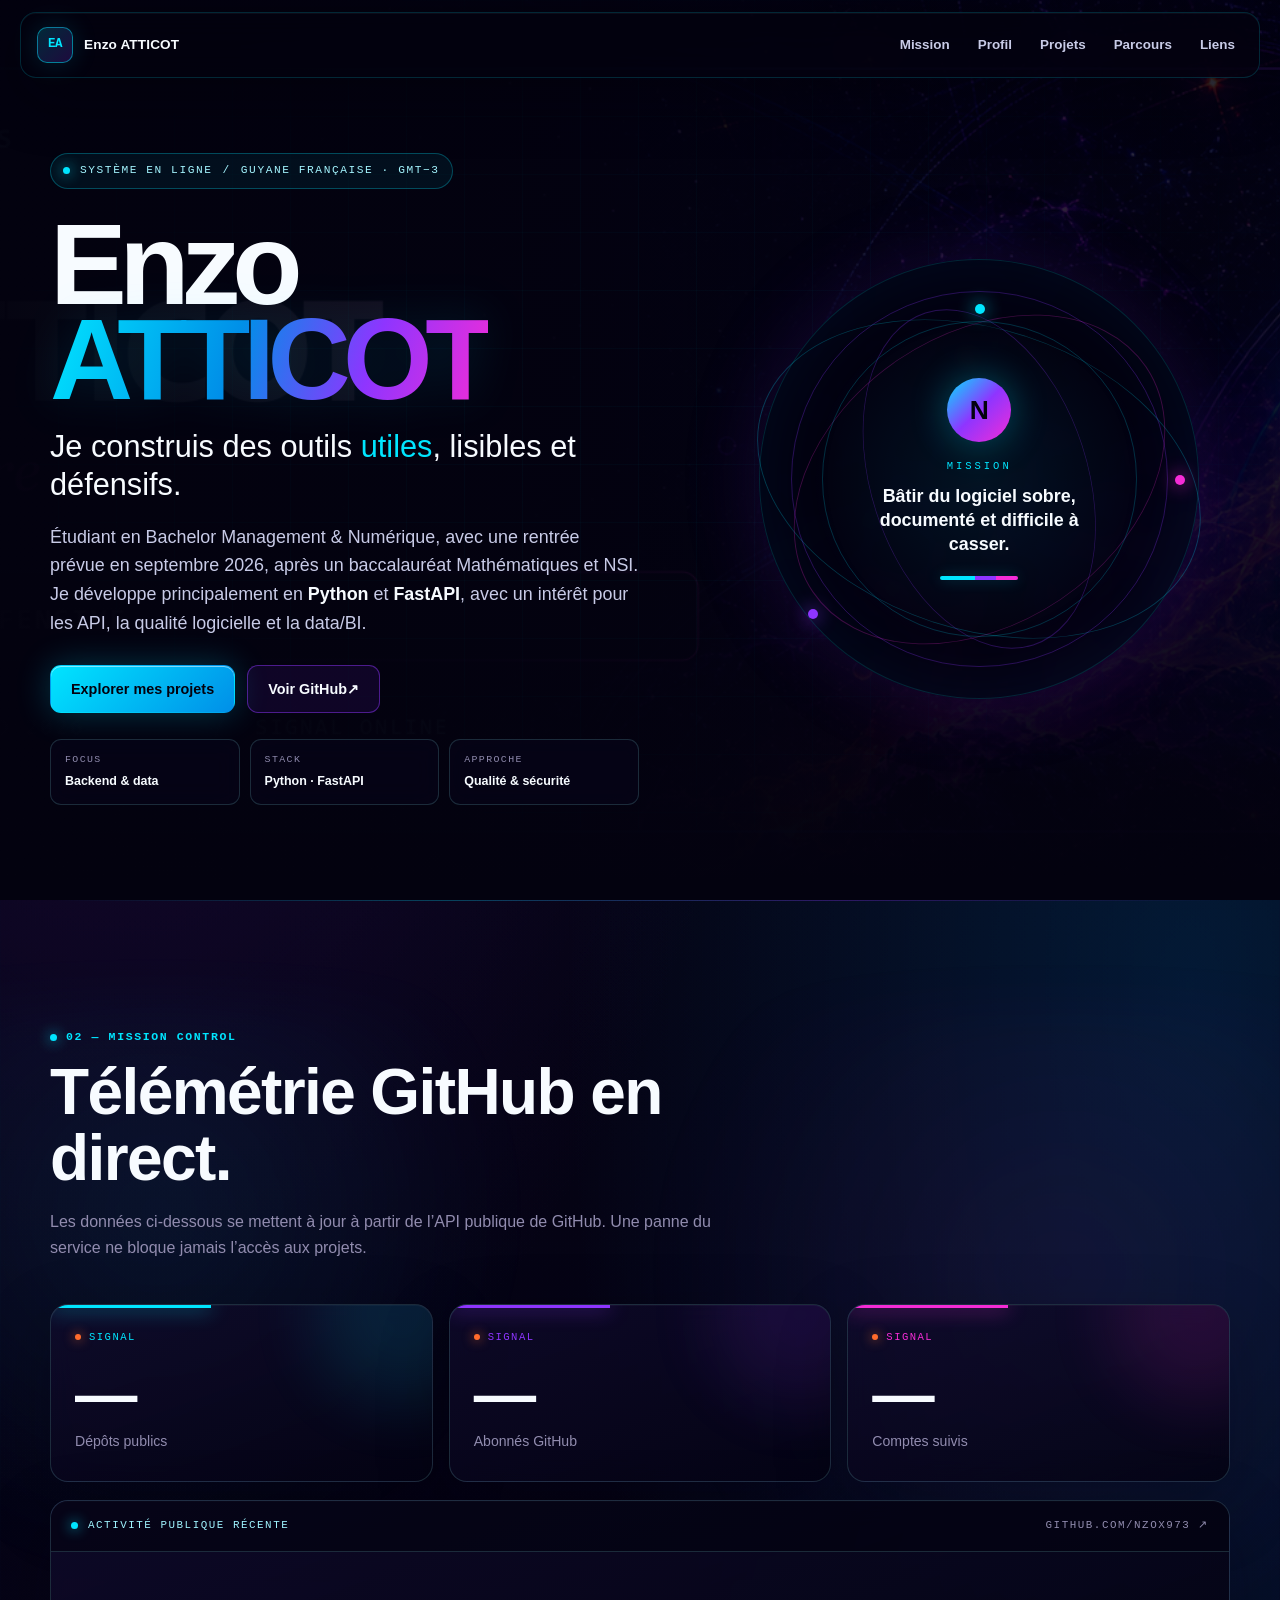
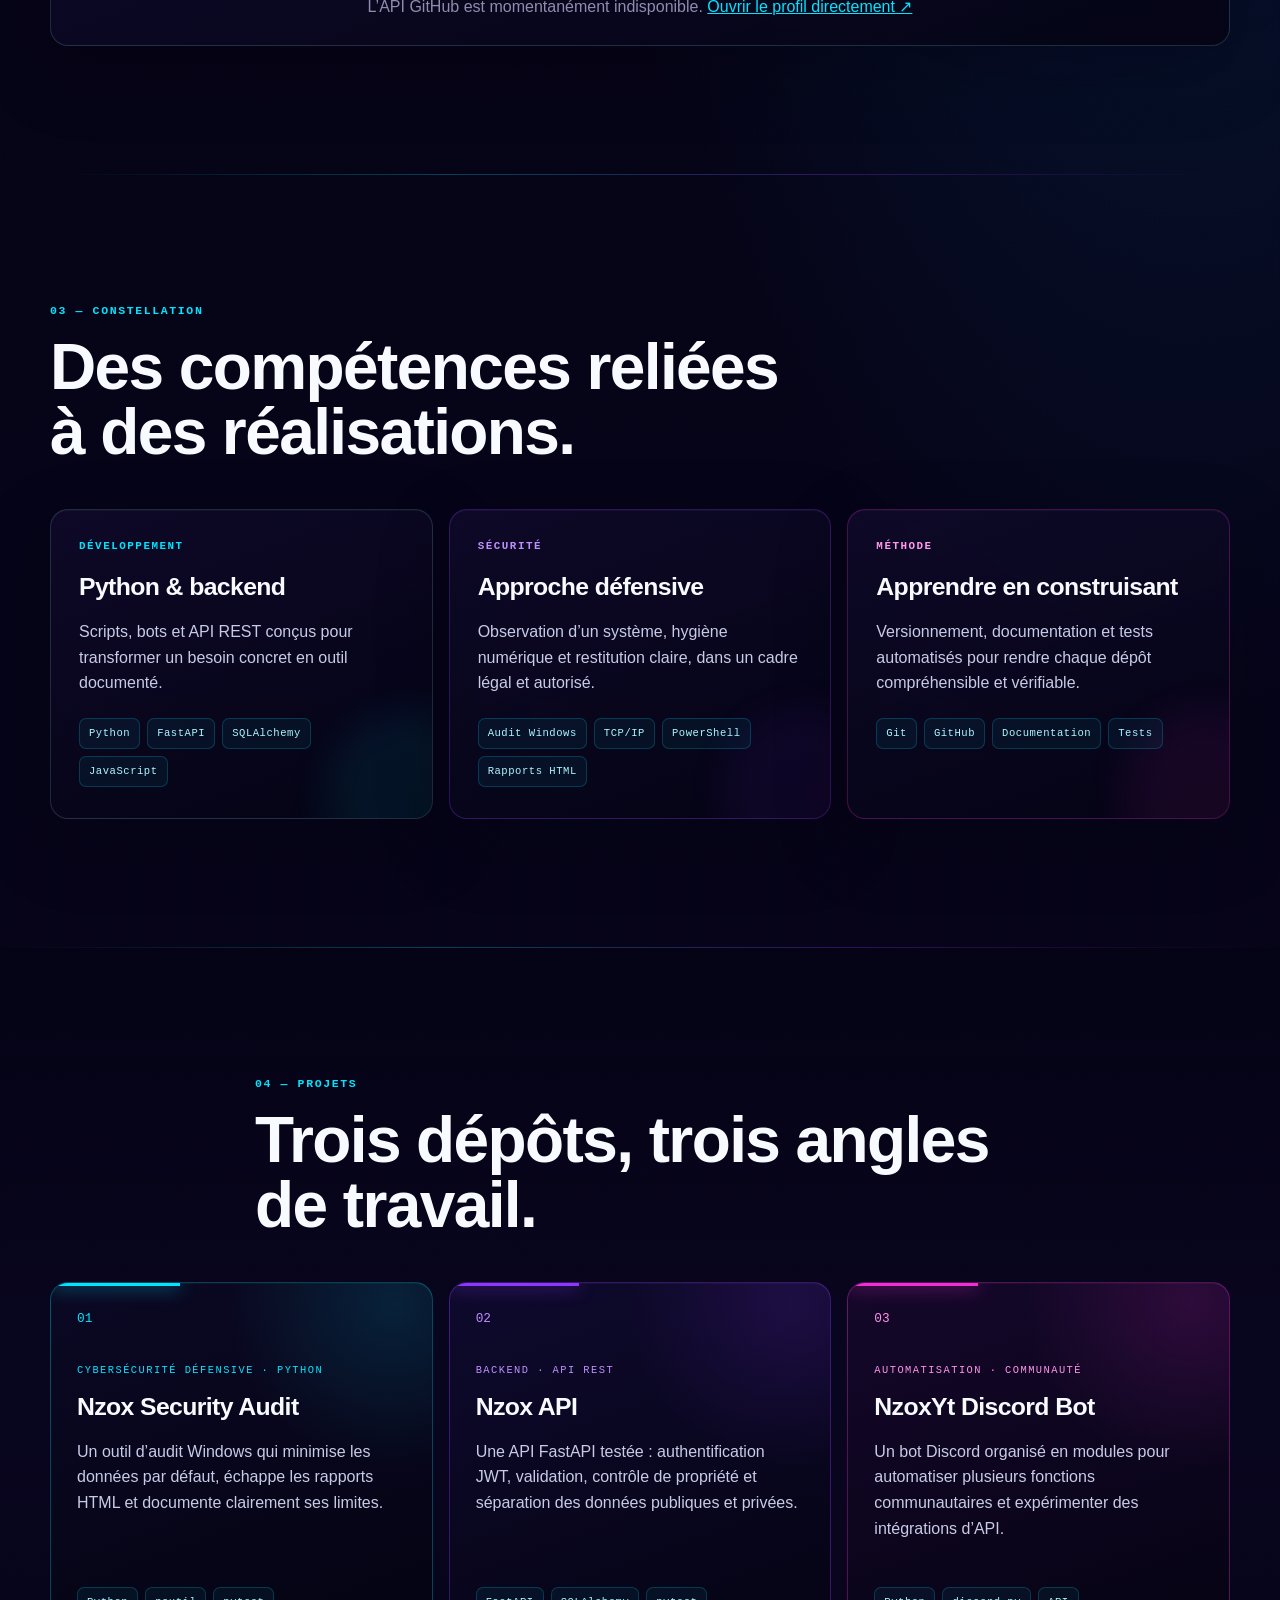
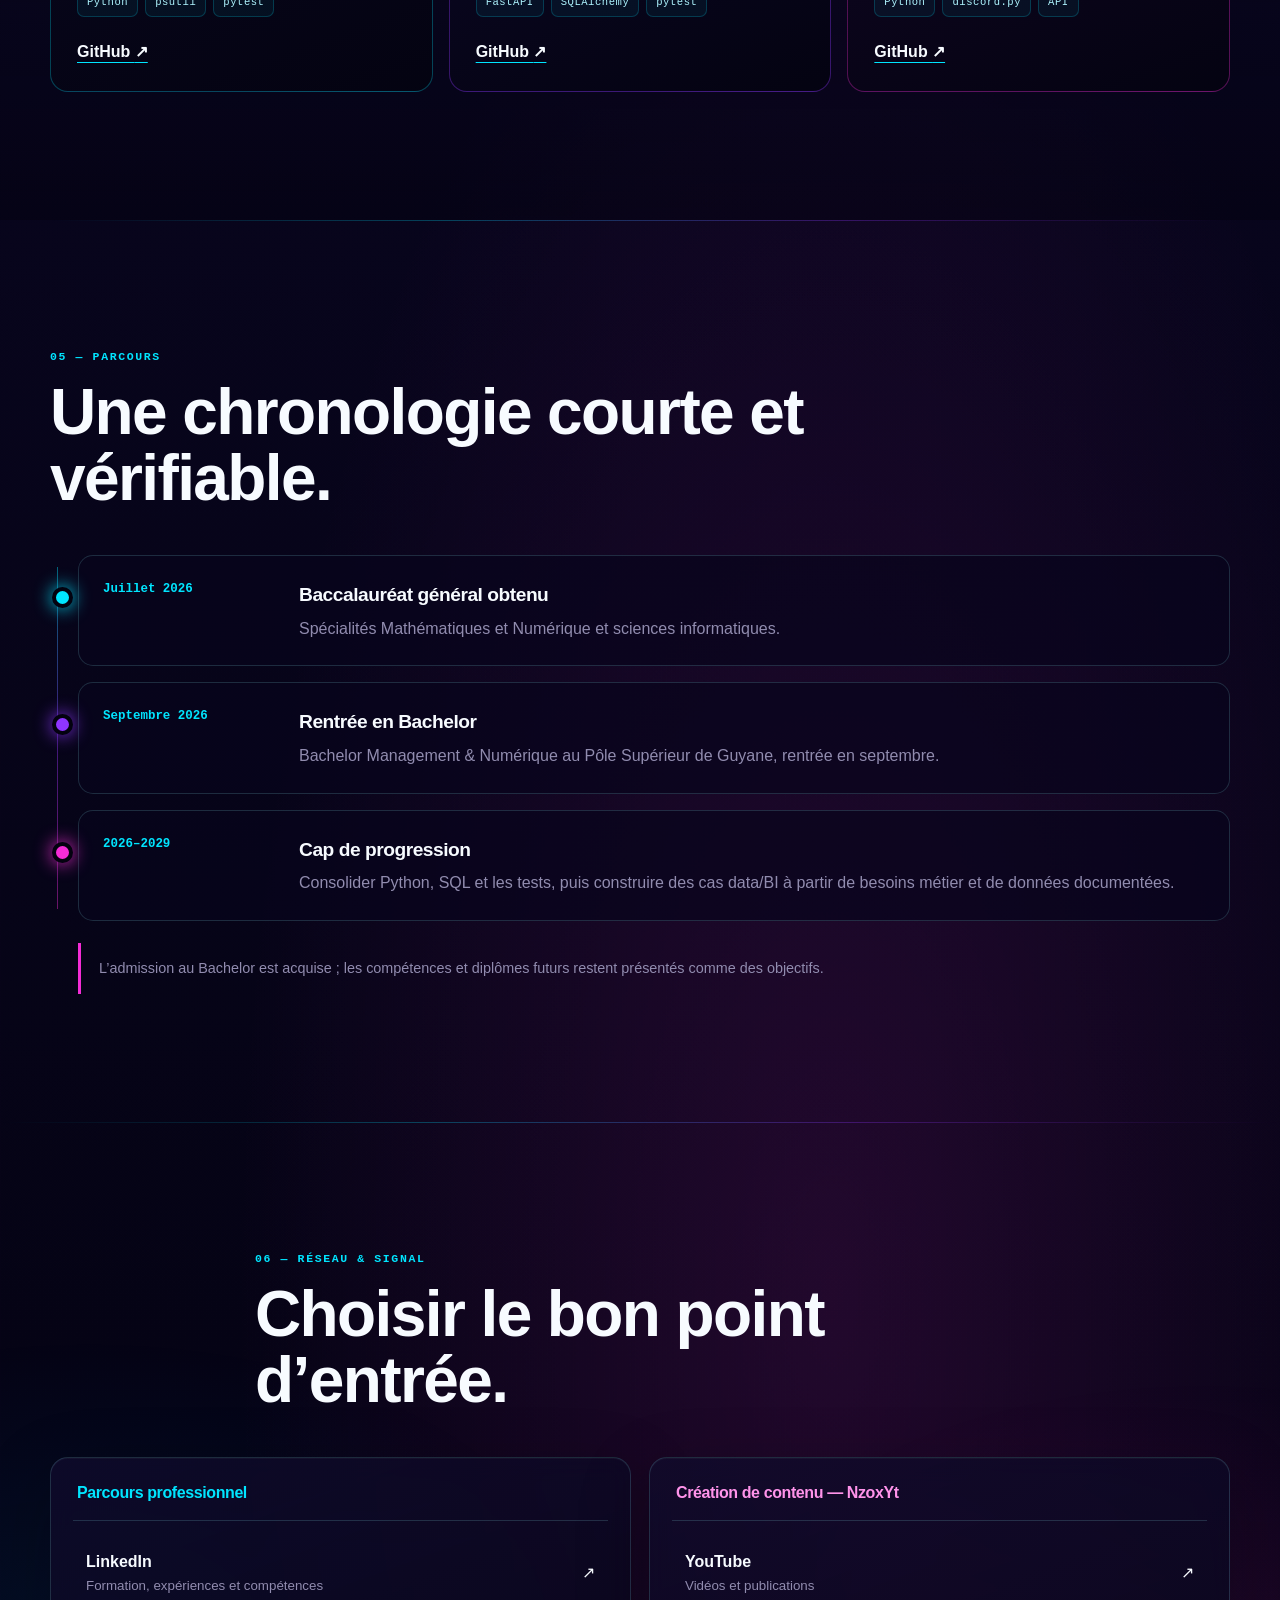
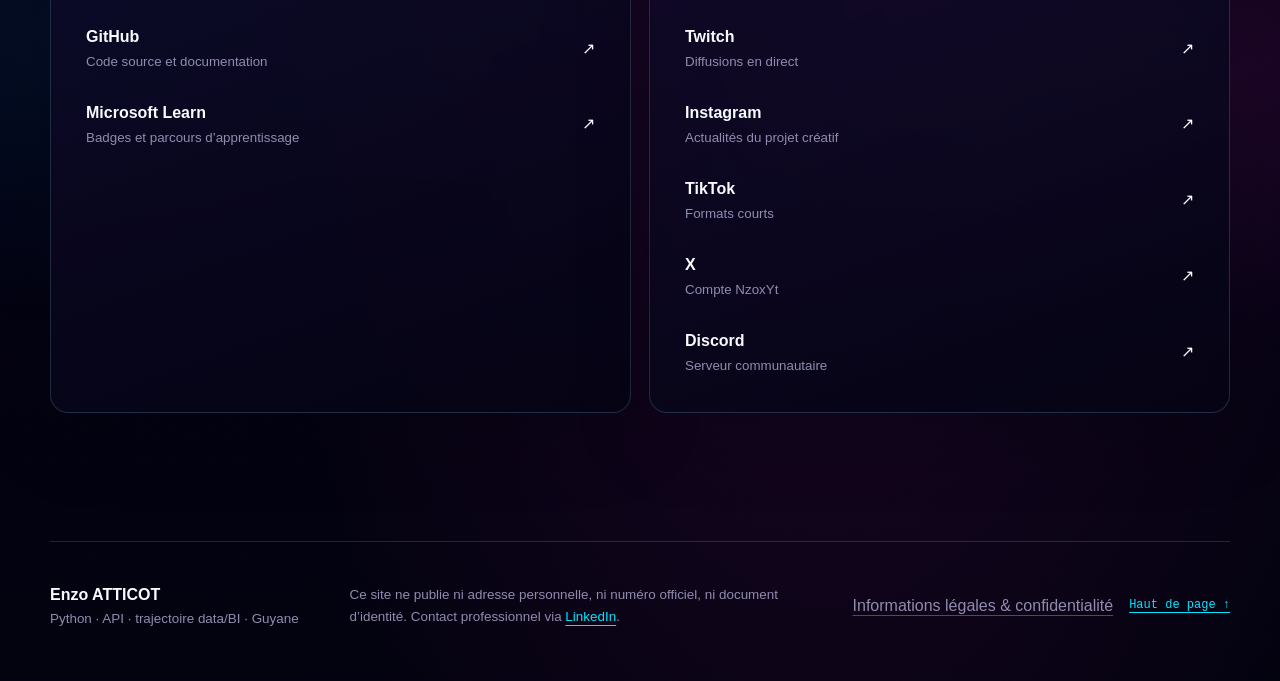
==== commit ab60539c: "docs: present upcoming bachelor status clearly" ====
--- a/index.html
+++ b/index.html
@@ -106,7 +106,7 @@
           <h1 id="hero-title"><span>Enzo</span><strong>ATTICOT</strong></h1>
           <p class="hero-statement">Je construis des outils <em>utiles</em>, lisibles et défensifs.</p>
           <p class="hero-intro">
-            Étudiant admis en Bachelor Management &amp; Numérique pour la rentrée de septembre 2026,
+            Étudiant en Bachelor Management &amp; Numérique, avec une rentrée prévue en septembre 2026,
             après un baccalauréat Mathématiques et NSI. Je développe principalement
             en <strong>Python</strong> et <strong>FastAPI</strong>, avec un intérêt
             pour les API, la qualité logicielle et la data/BI.
@@ -295,7 +295,7 @@
         <li>
           <time datetime="2026-09">Septembre 2026</time>
           <div>
-            <h3>Étudiant admis en Bachelor</h3>
+            <h3>Rentrée en Bachelor</h3>
             <p>Bachelor Management &amp; Numérique au Pôle Supérieur de Guyane, rentrée en septembre.</p>
           </div>
         </li>
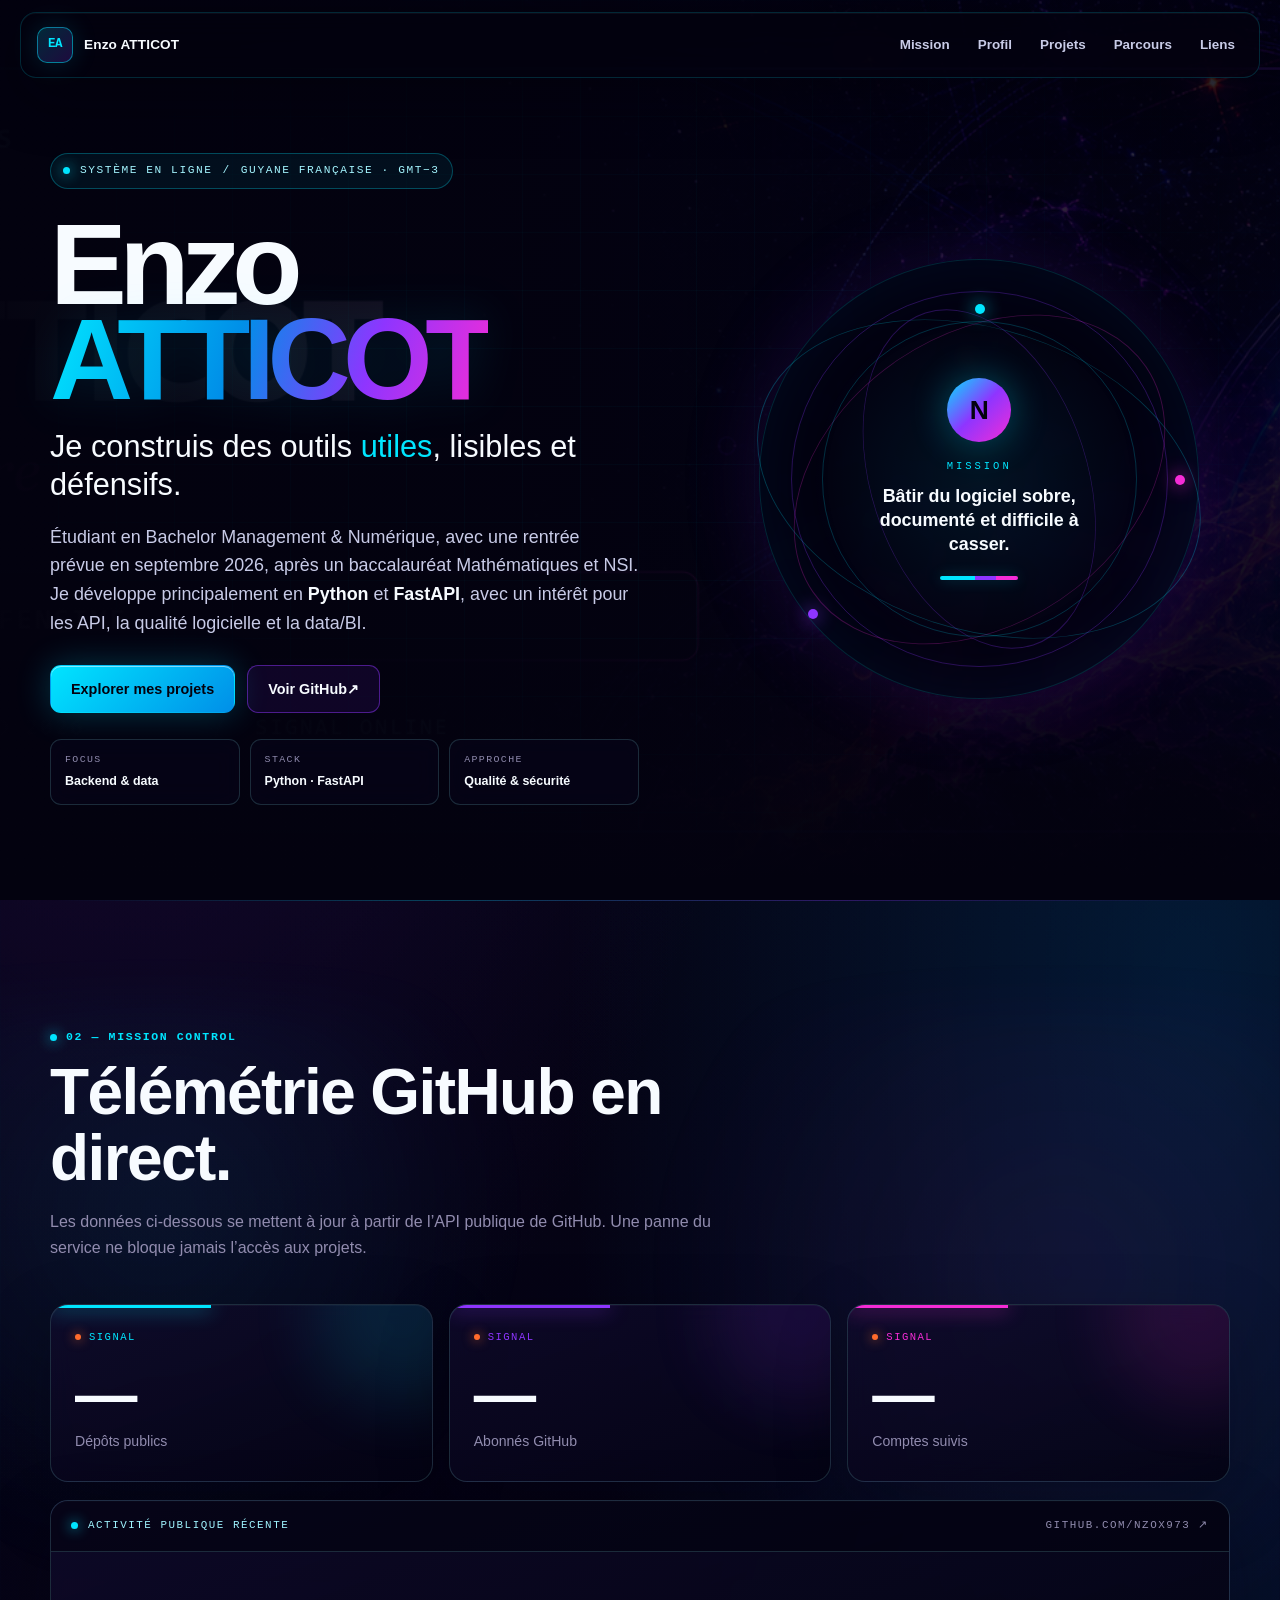
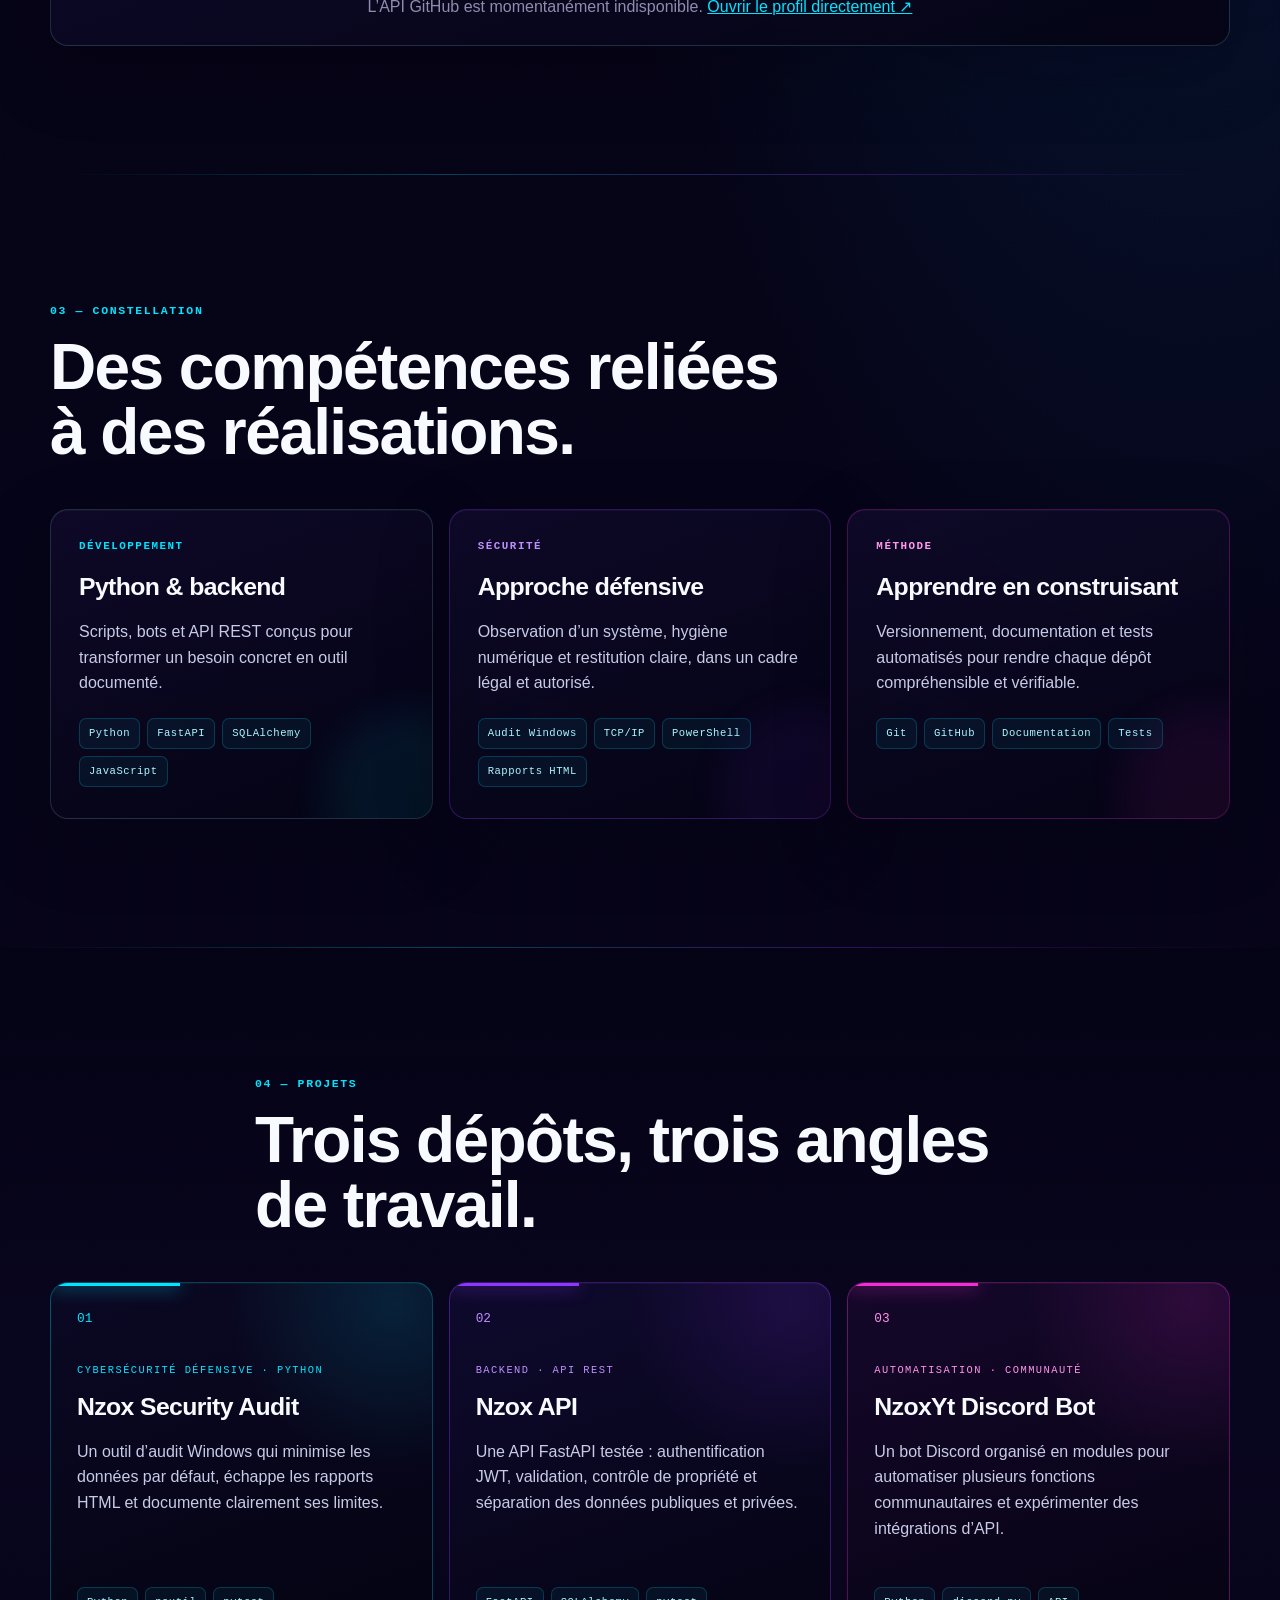
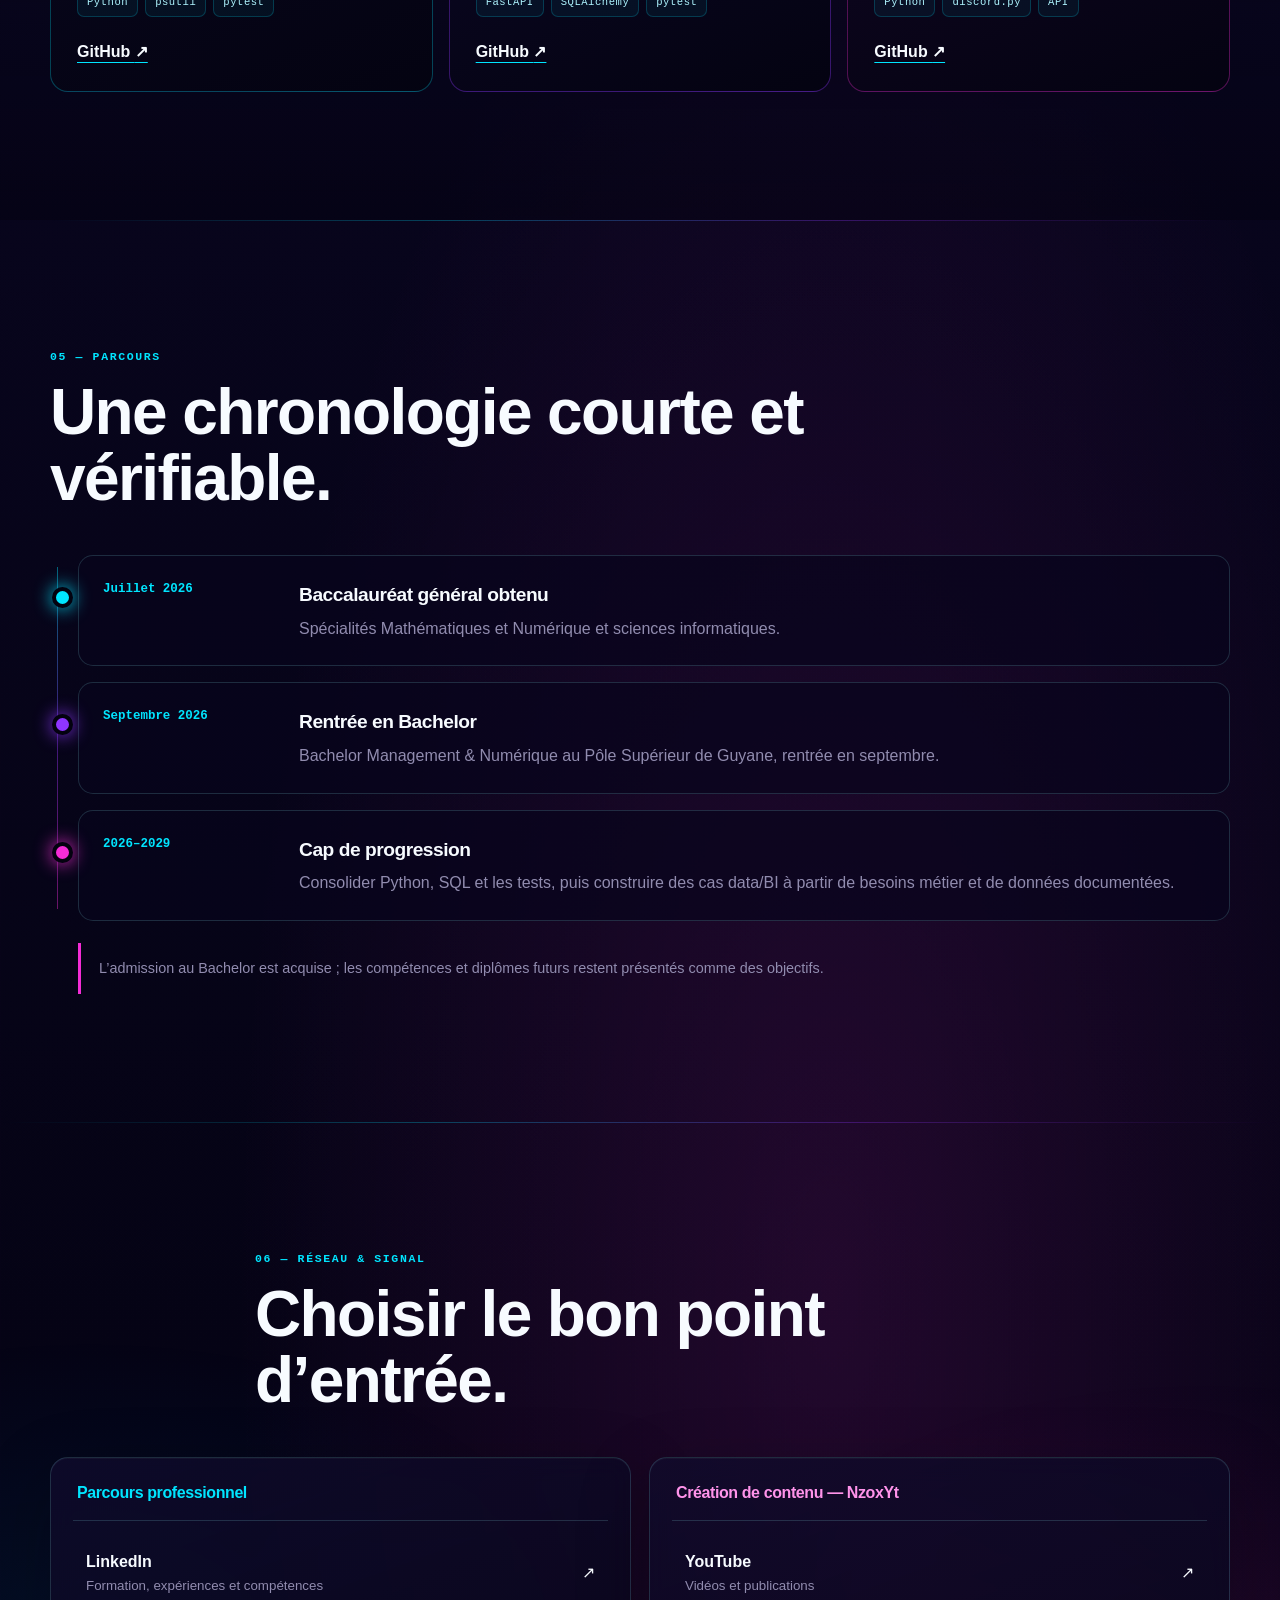
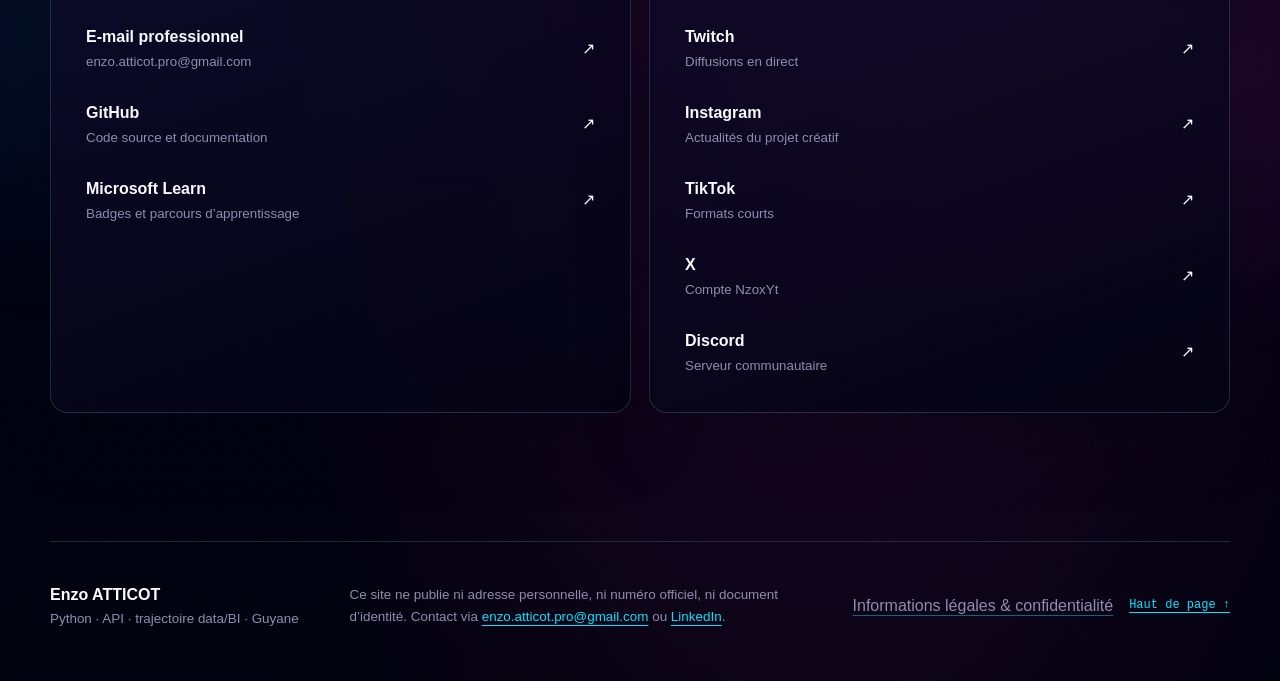
==== commit d44628ae: "docs: add professional contact" ====
--- a/index.html
+++ b/index.html
@@ -324,6 +324,10 @@
             <span><strong>LinkedIn</strong><small>Formation, expériences et compétences</small></span>
             <span aria-hidden="true">↗</span>
           </a>
+          <a href="mailto:enzo.atticot.pro@gmail.com">
+            <span><strong>E-mail professionnel</strong><small>enzo.atticot.pro@gmail.com</small></span>
+            <span aria-hidden="true">↗</span>
+          </a>
           <a href="https://github.com/Nzox973" target="_blank" rel="noreferrer">
             <span><strong>GitHub</strong><small>Code source et documentation</small></span>
             <span aria-hidden="true">↗</span>
@@ -373,7 +377,8 @@
     </div>
     <p class="privacy-note">
       Ce site ne publie ni adresse personnelle, ni numéro officiel, ni document d’identité.
-      Contact professionnel via <a href="https://www.linkedin.com/in/enzo-atticot/" target="_blank" rel="noreferrer">LinkedIn</a>.
+      Contact via <a href="mailto:enzo.atticot.pro@gmail.com">enzo.atticot.pro@gmail.com</a>
+      ou <a href="https://www.linkedin.com/in/enzo-atticot/" target="_blank" rel="noreferrer">LinkedIn</a>.
     </p>
     <div class="footer-actions">
       <a href="mentions-legales.html">Informations légales &amp; confidentialité</a>
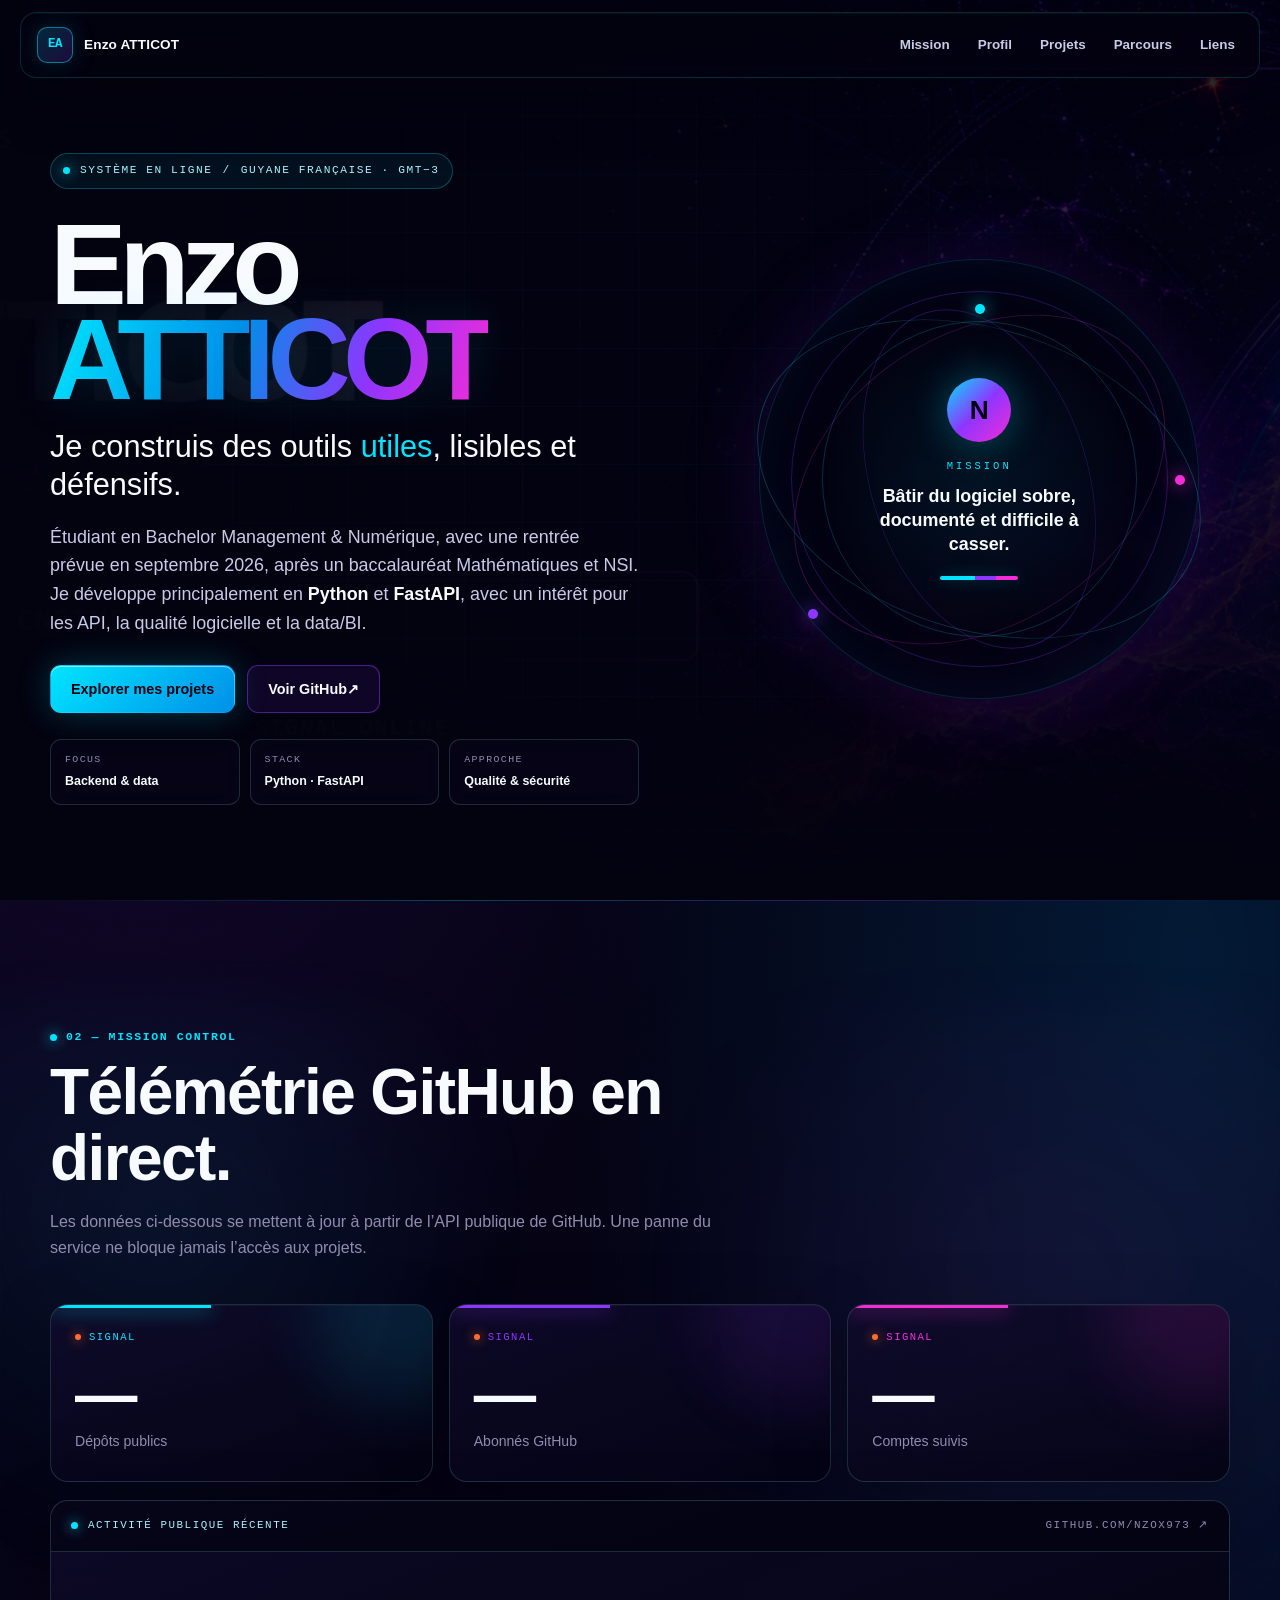
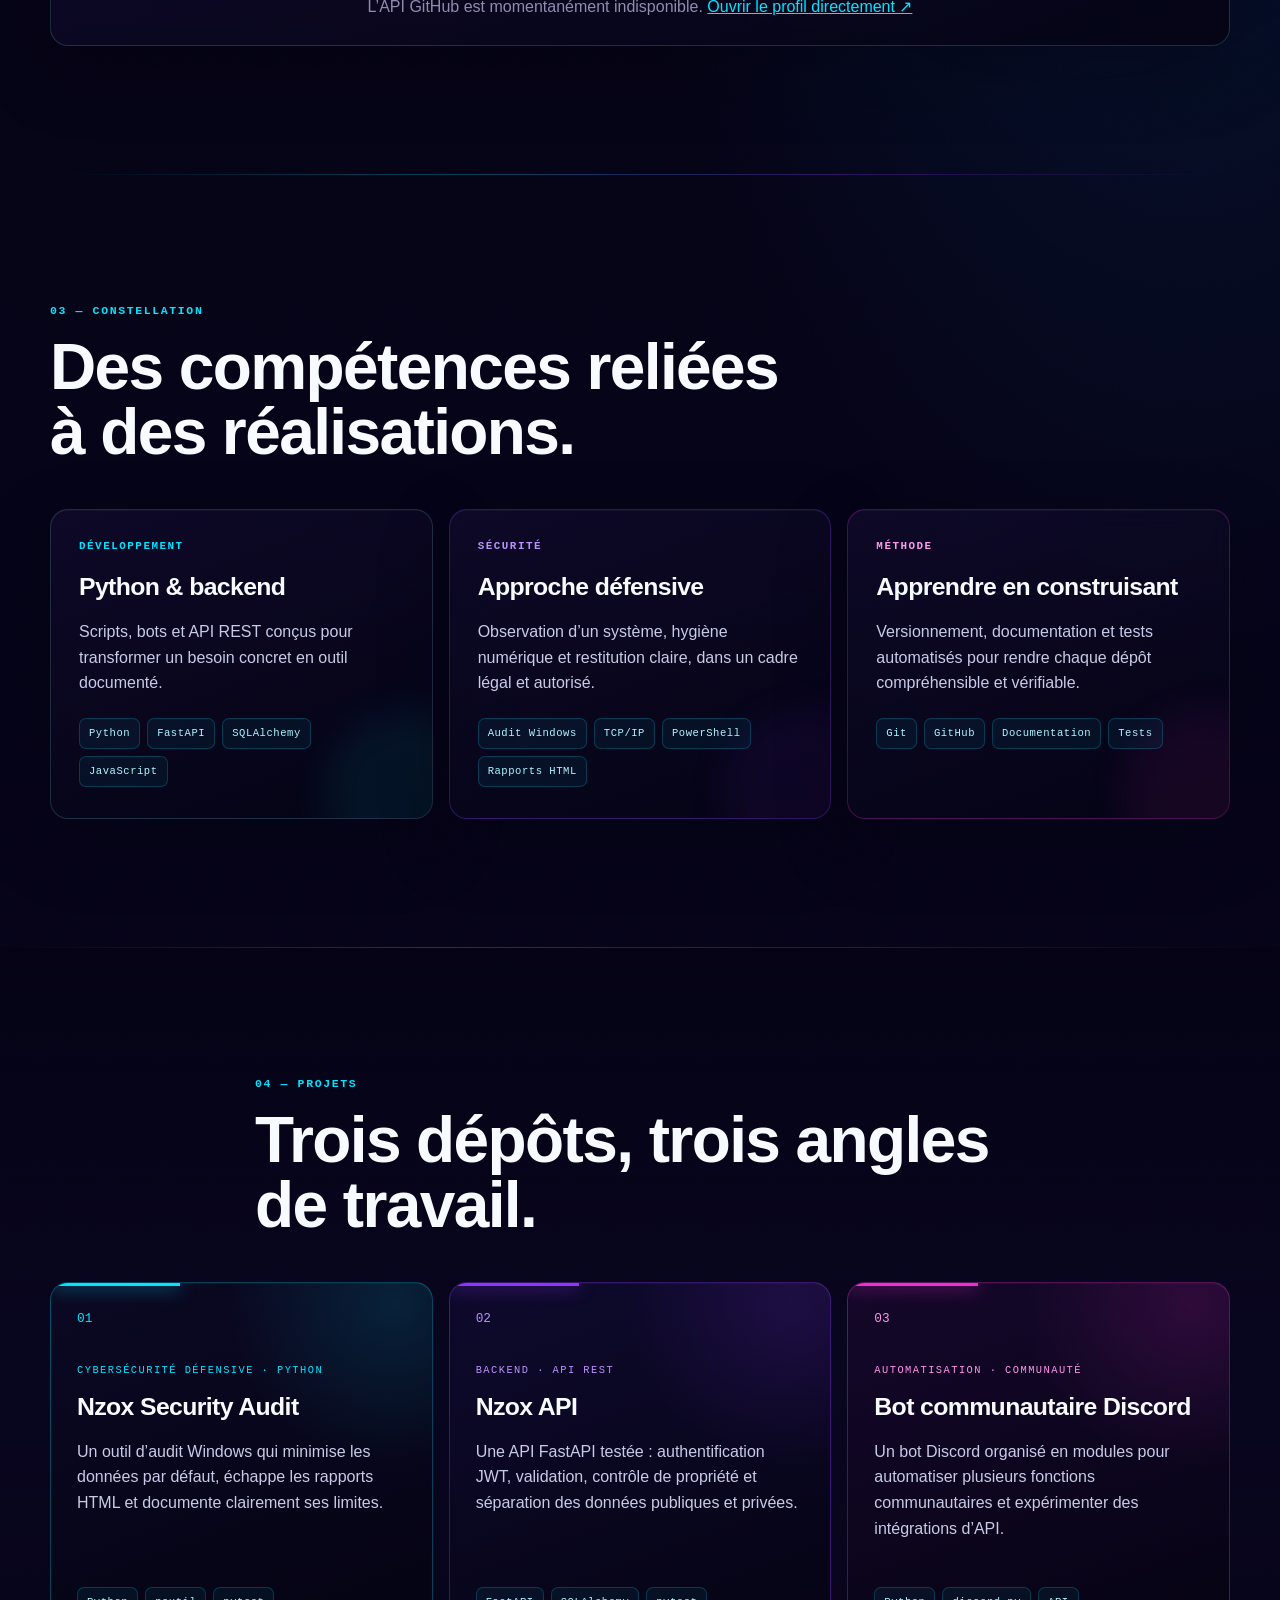
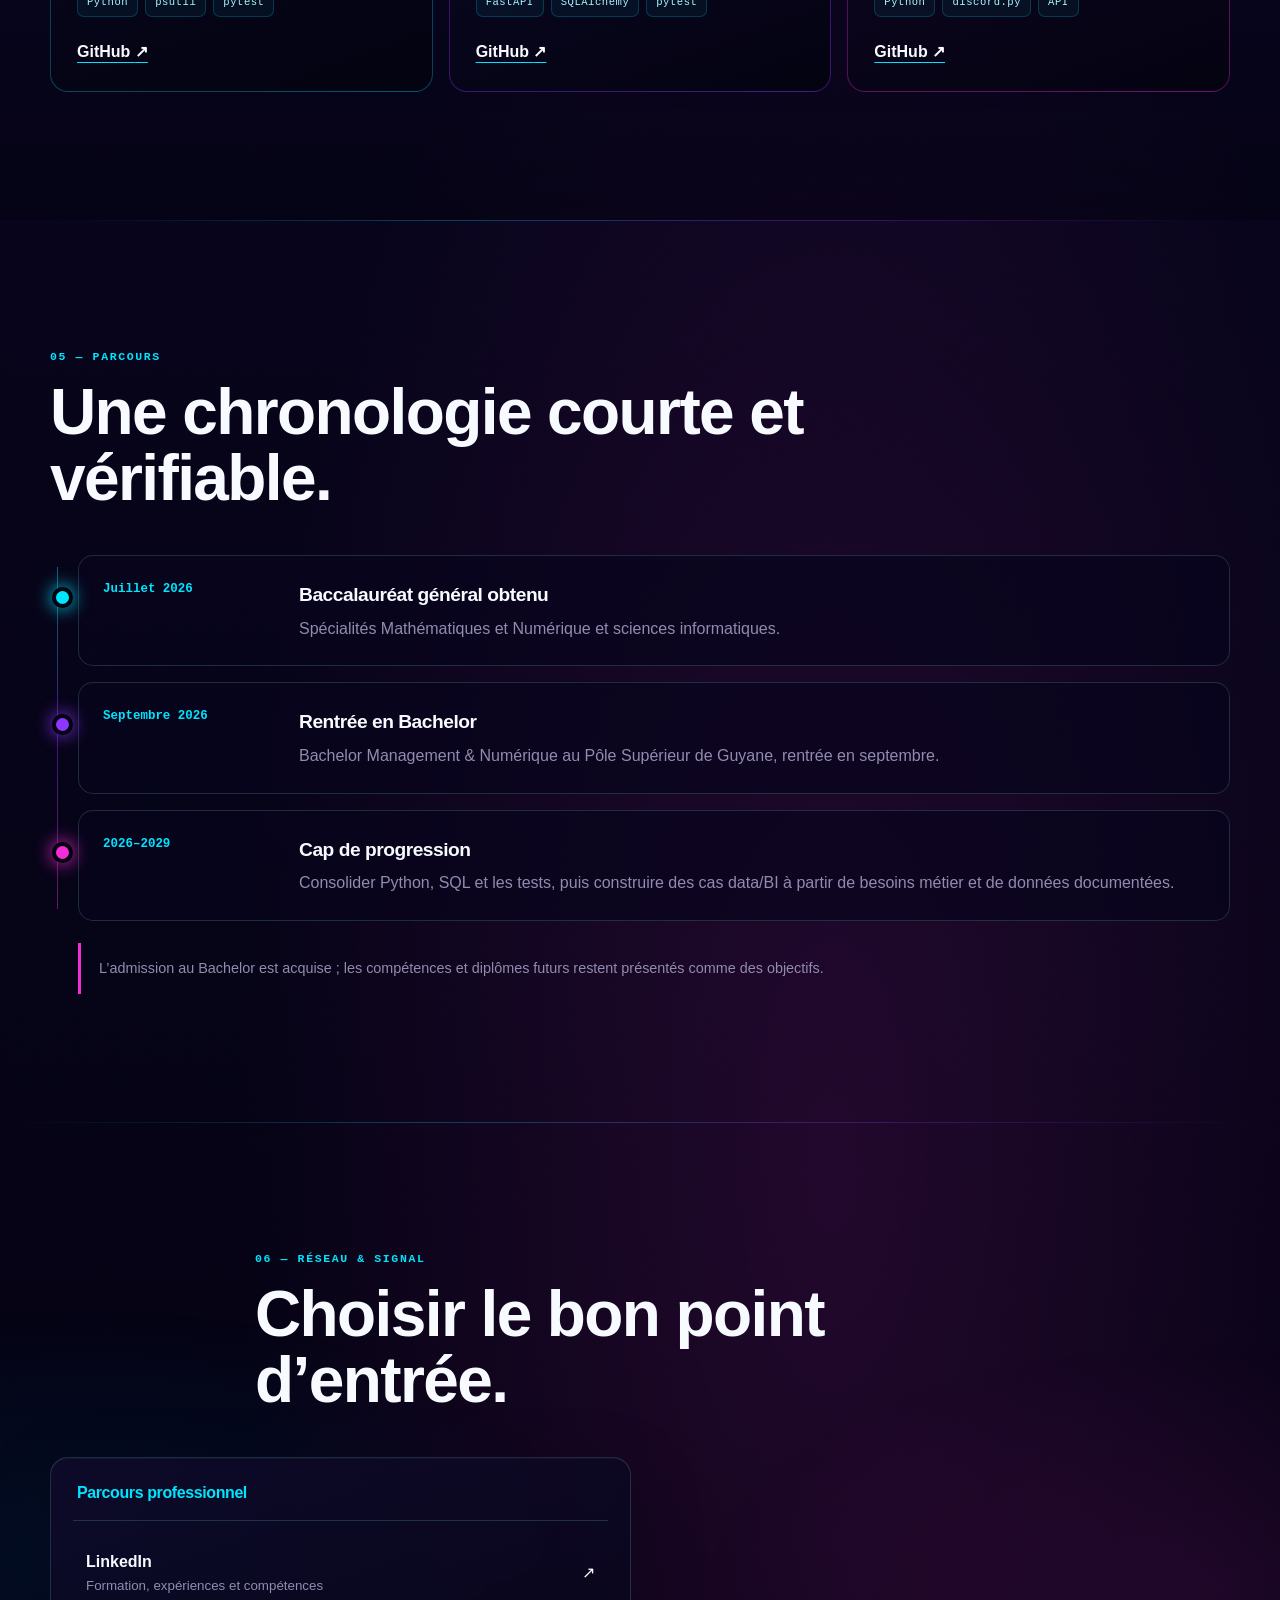
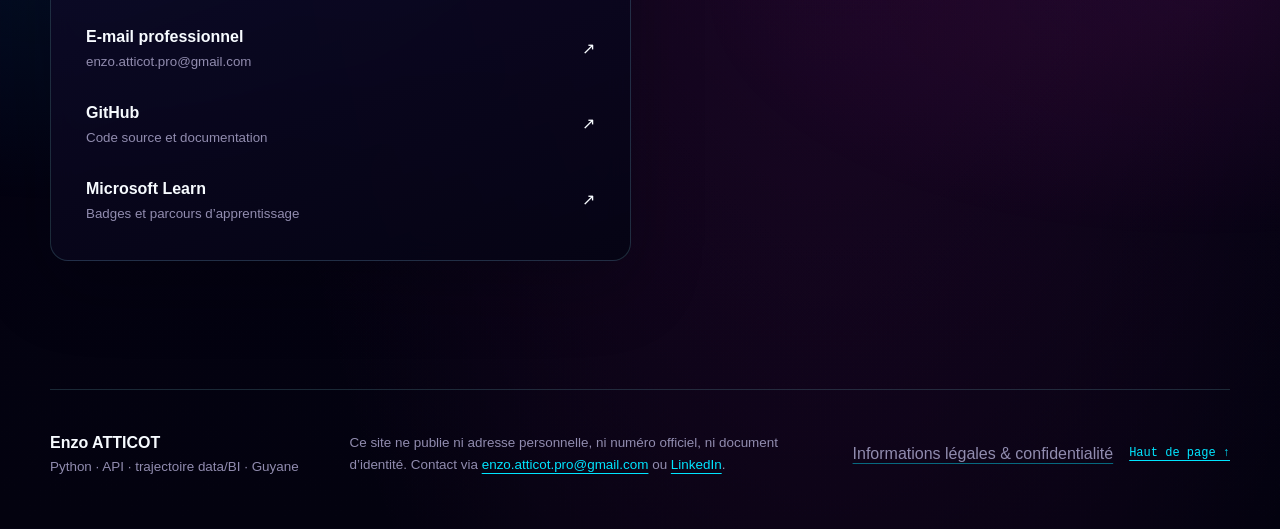
==== commit 7378aa71: "privacy: separate creator identity links" ====
--- a/index.html
+++ b/index.html
@@ -44,7 +44,7 @@
     "@context": "https://schema.org",
     "@type": "Person",
     "name": "Enzo ATTICOT",
-    "alternateName": ["Nzox973", "NzoxYt"],
+    "alternateName": "Nzox973",
     "url": "https://nzox973.github.io/",
     "homeLocation": {
       "@type": "AdministrativeArea",
@@ -53,9 +53,7 @@
     "sameAs": [
       "https://github.com/Nzox973",
       "https://www.linkedin.com/in/enzo-atticot/",
-      "https://learn.microsoft.com/en-us/users/enzoatticot-7921/",
-      "https://www.youtube.com/@NzoxYt",
-      "https://www.twitch.tv/nzoxyt"
+      "https://learn.microsoft.com/en-us/users/enzoatticot-7921/"
     ],
     "knowsAbout": [
       "Python",
@@ -265,7 +263,7 @@
           <div class="project-order">03</div>
           <div class="project-copy">
             <p class="project-kind">Automatisation · Communauté</p>
-            <h3>NzoxYt Discord Bot</h3>
+            <h3>Bot communautaire Discord</h3>
             <p>Un bot Discord organisé en modules pour automatiser plusieurs fonctions communautaires et expérimenter des intégrations d’API.</p>
           </div>
           <ul class="project-tags" aria-label="Technologies">
@@ -273,7 +271,7 @@
             <li>discord.py</li>
             <li>API</li>
           </ul>
-          <a class="project-link" href="https://github.com/Nzox973/nzox-discord-bot" target="_blank" rel="noreferrer" aria-label="Ouvrir NzoxYt Discord Bot sur GitHub">GitHub <span aria-hidden="true">↗</span></a>
+          <a class="project-link" href="https://github.com/Nzox973/nzox-discord-bot" target="_blank" rel="noreferrer" aria-label="Ouvrir le bot communautaire Discord sur GitHub">GitHub <span aria-hidden="true">↗</span></a>
         </article>
       </div>
     </section>
@@ -338,33 +336,6 @@
           </a>
         </section>
 
-        <section class="link-group" aria-labelledby="creator-links">
-          <h3 id="creator-links">Création de contenu — NzoxYt</h3>
-          <a href="https://www.youtube.com/@NzoxYt" target="_blank" rel="noreferrer">
-            <span><strong>YouTube</strong><small>Vidéos et publications</small></span>
-            <span aria-hidden="true">↗</span>
-          </a>
-          <a href="https://www.twitch.tv/nzoxyt" target="_blank" rel="noreferrer">
-            <span><strong>Twitch</strong><small>Diffusions en direct</small></span>
-            <span aria-hidden="true">↗</span>
-          </a>
-          <a href="https://www.instagram.com/nzoxyt/" target="_blank" rel="noreferrer">
-            <span><strong>Instagram</strong><small>Actualités du projet créatif</small></span>
-            <span aria-hidden="true">↗</span>
-          </a>
-          <a href="https://www.tiktok.com/@nzox_yt" target="_blank" rel="noreferrer">
-            <span><strong>TikTok</strong><small>Formats courts</small></span>
-            <span aria-hidden="true">↗</span>
-          </a>
-          <a href="https://x.com/nzoxyt" target="_blank" rel="noreferrer">
-            <span><strong>X</strong><small>Compte NzoxYt</small></span>
-            <span aria-hidden="true">↗</span>
-          </a>
-          <a href="https://discord.com/invite/5kQZWUGTyt" target="_blank" rel="noreferrer">
-            <span><strong>Discord</strong><small>Serveur communautaire</small></span>
-            <span aria-hidden="true">↗</span>
-          </a>
-        </section>
       </div>
 
     </section>
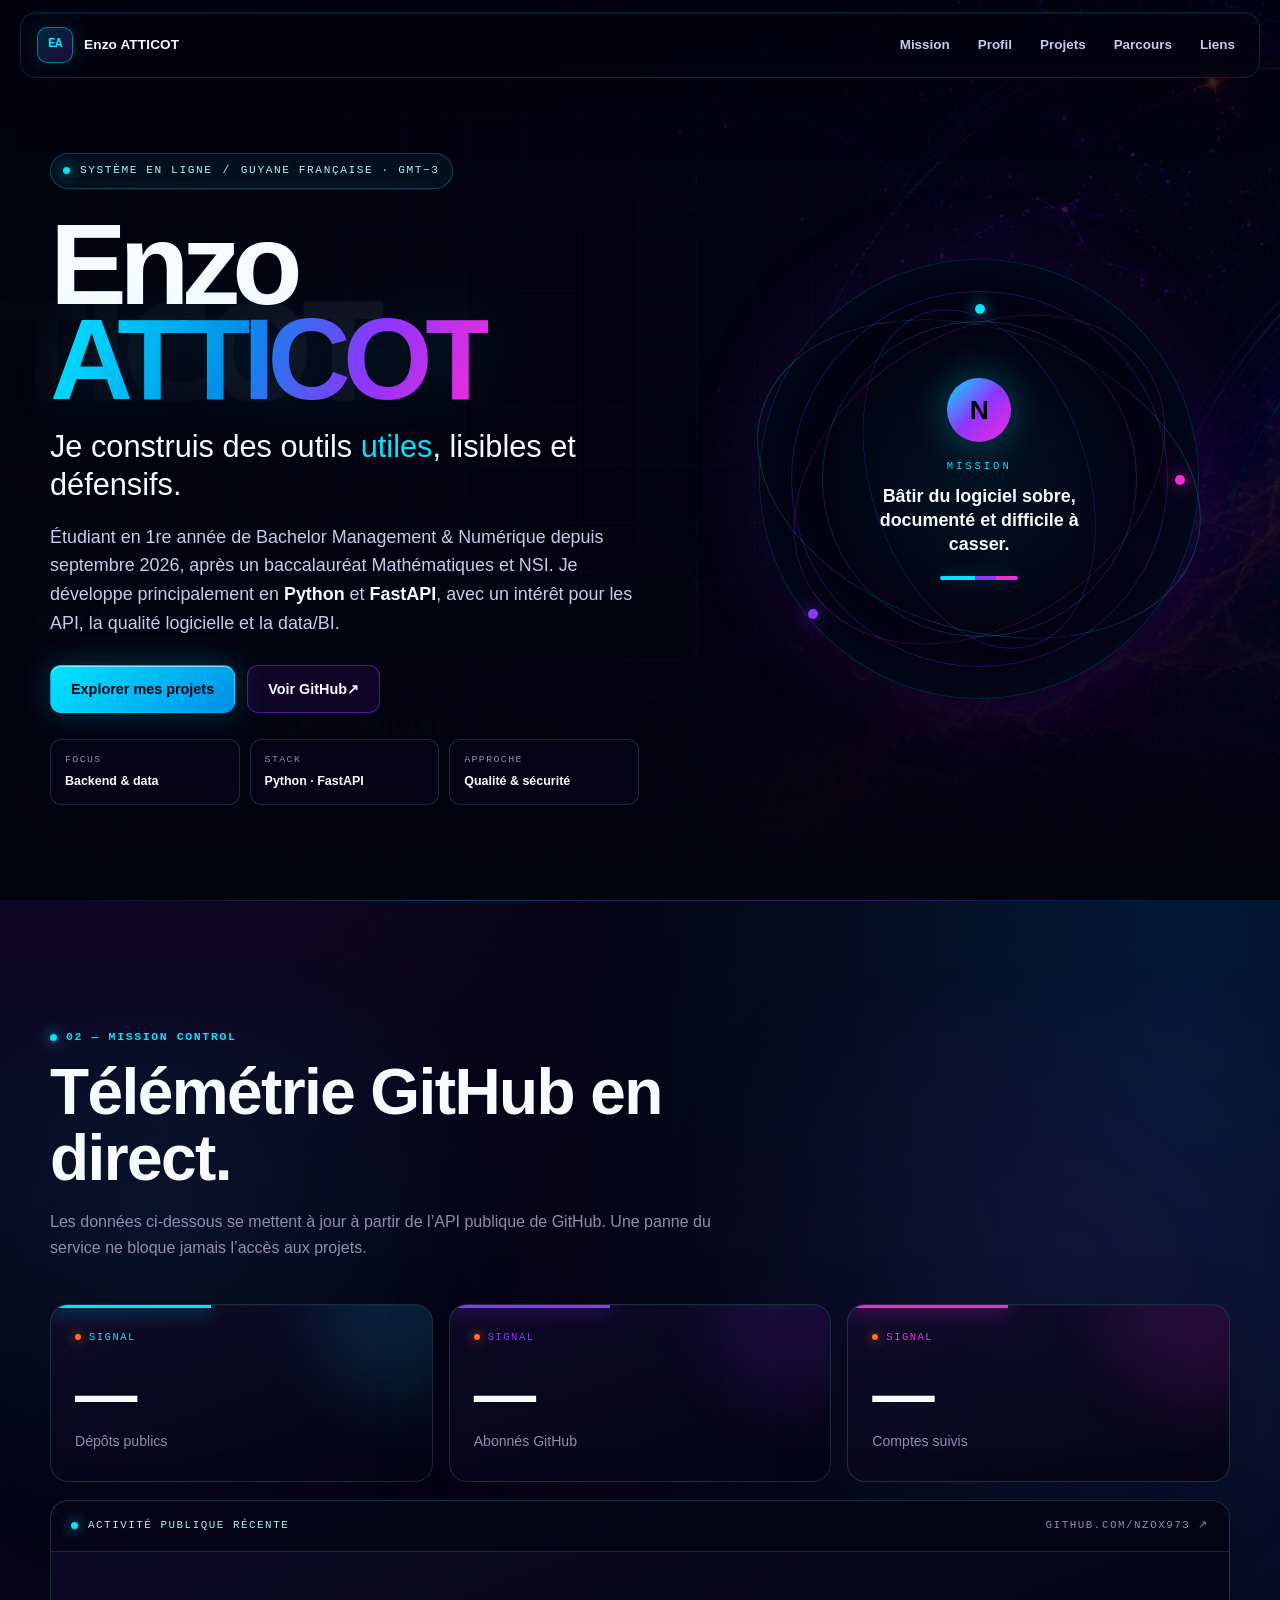
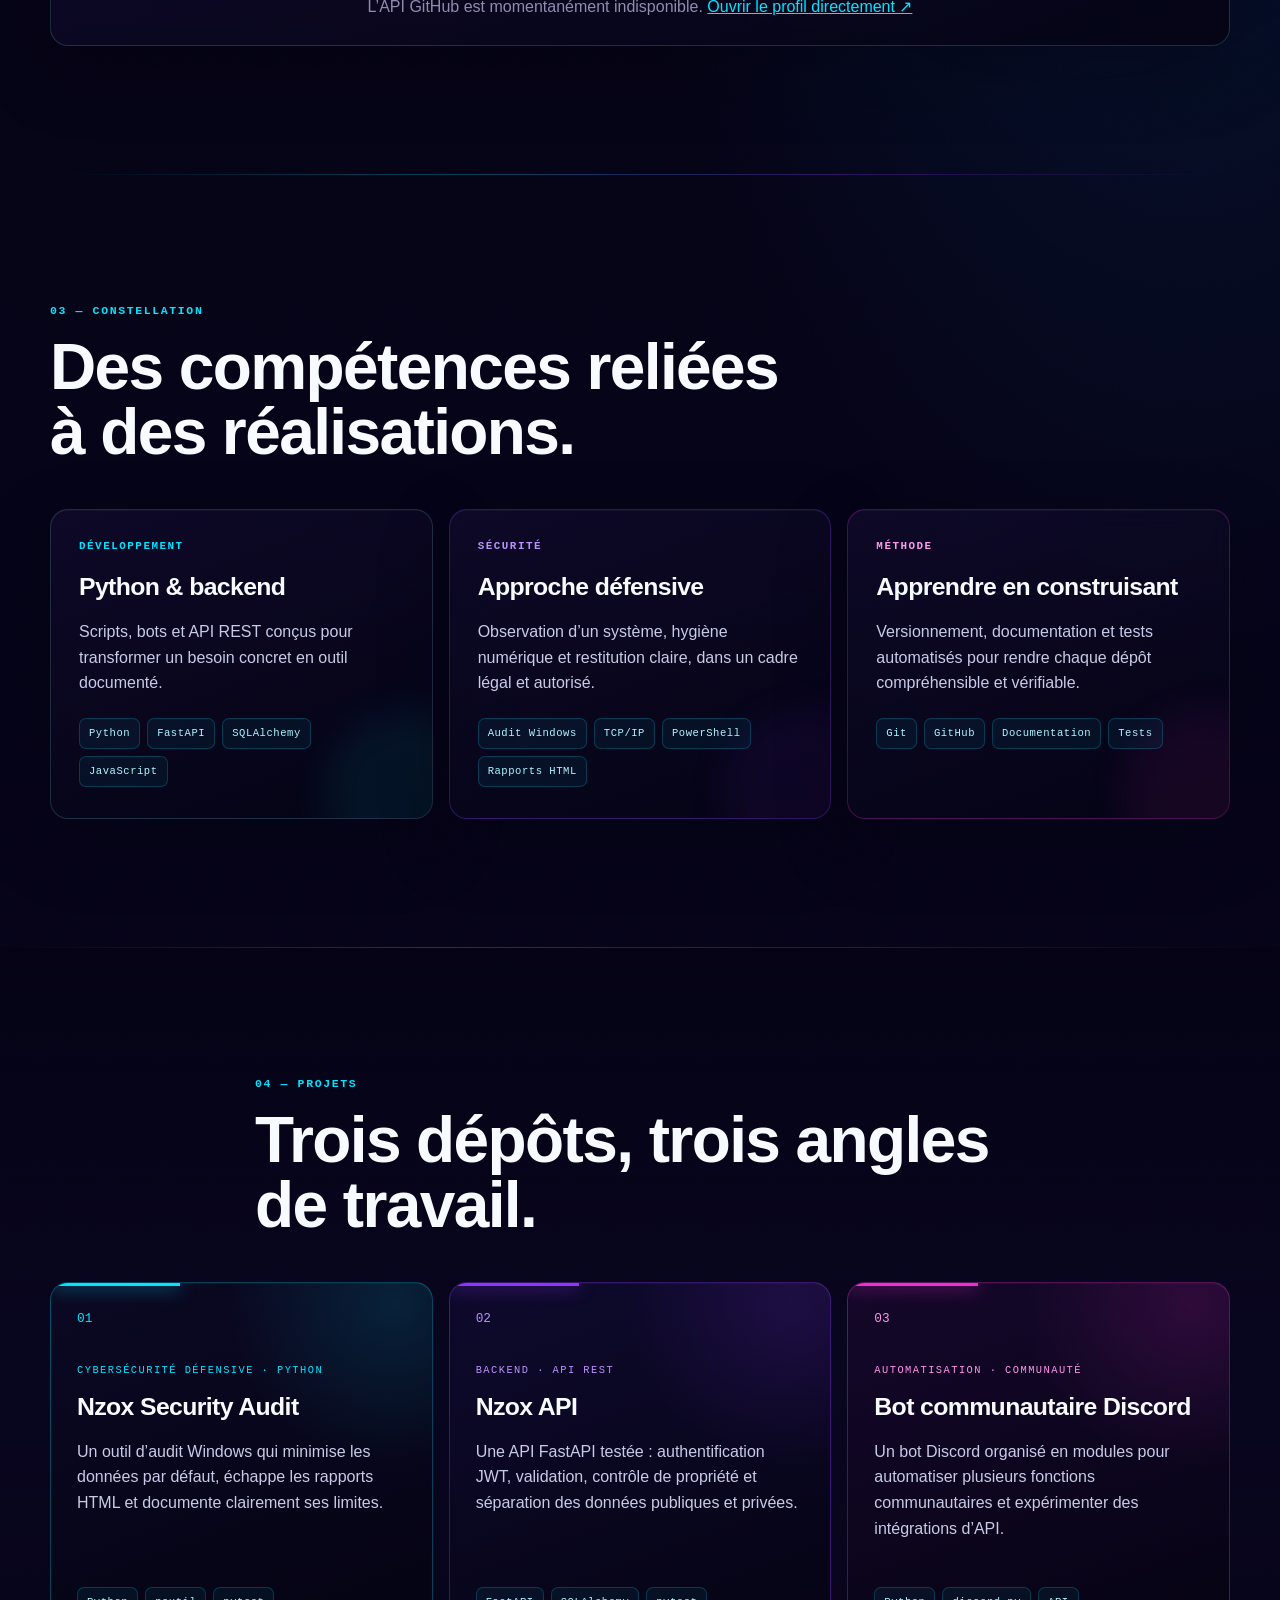
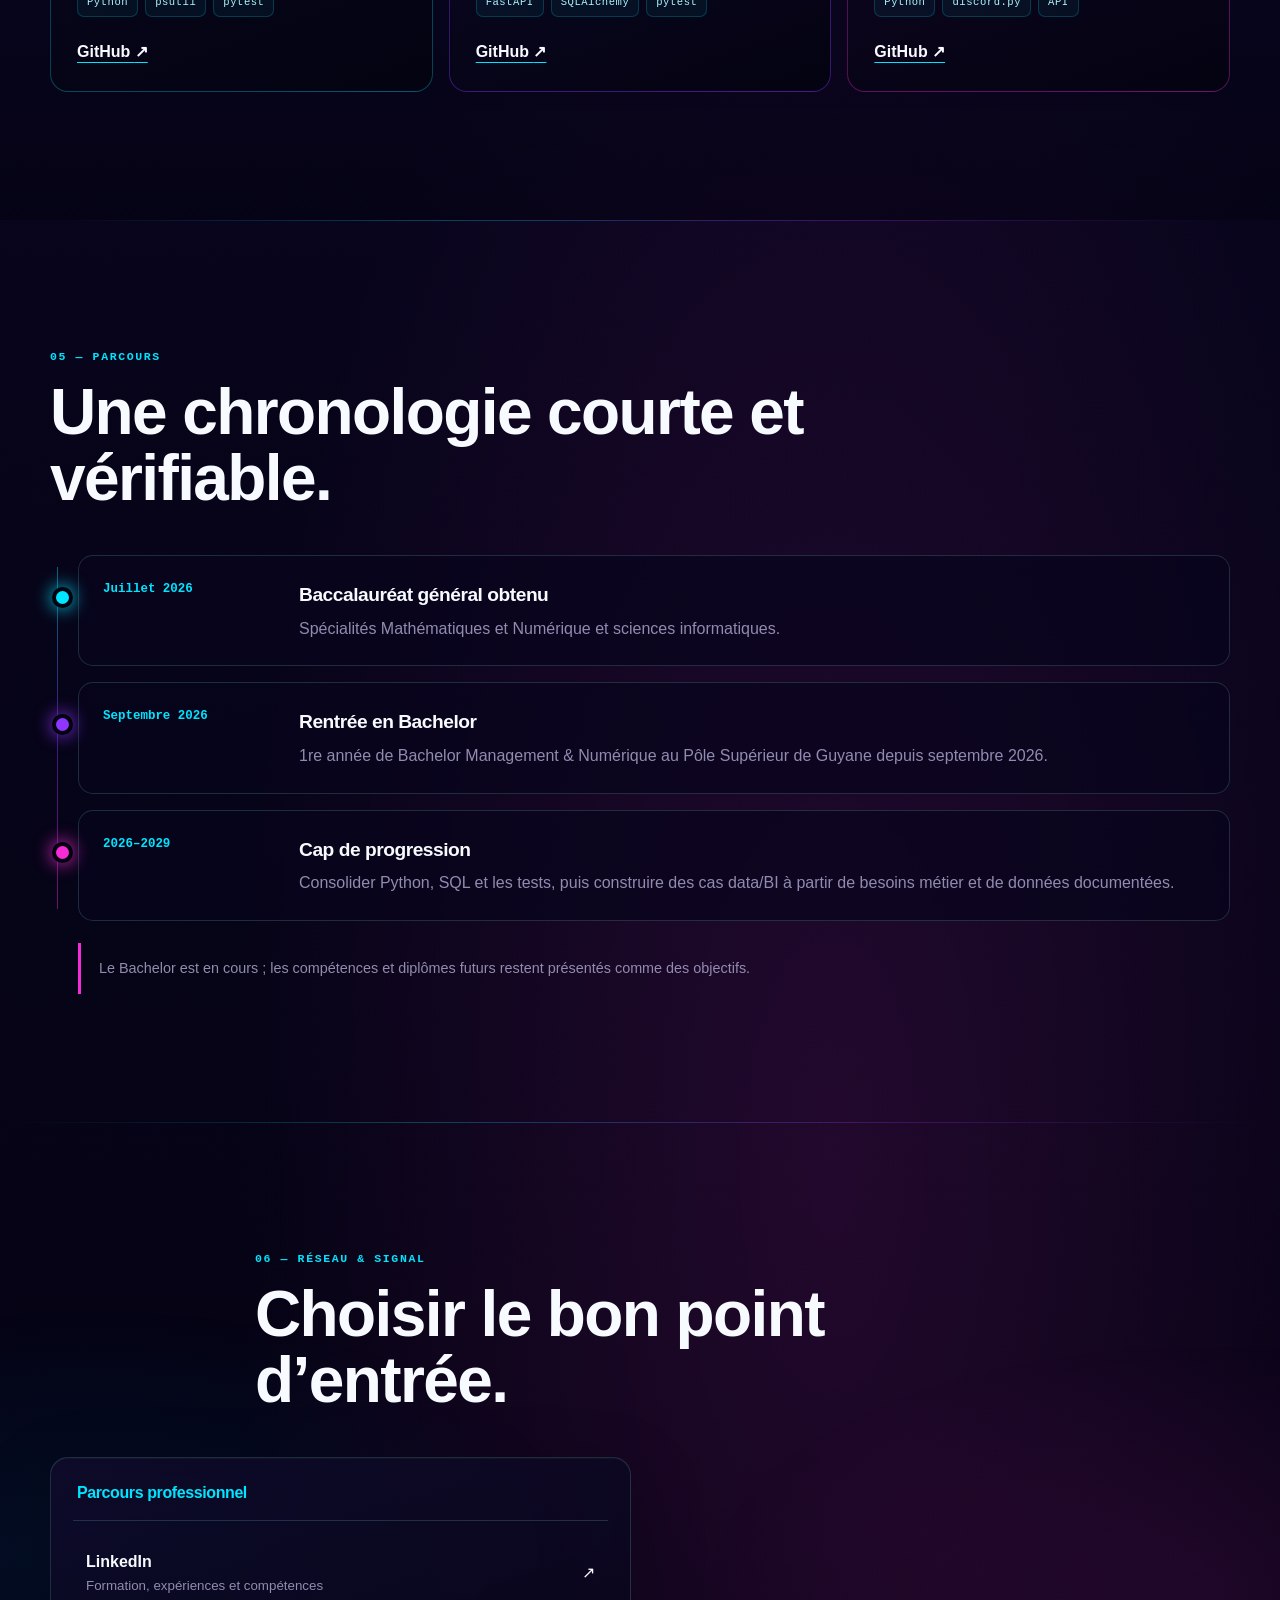
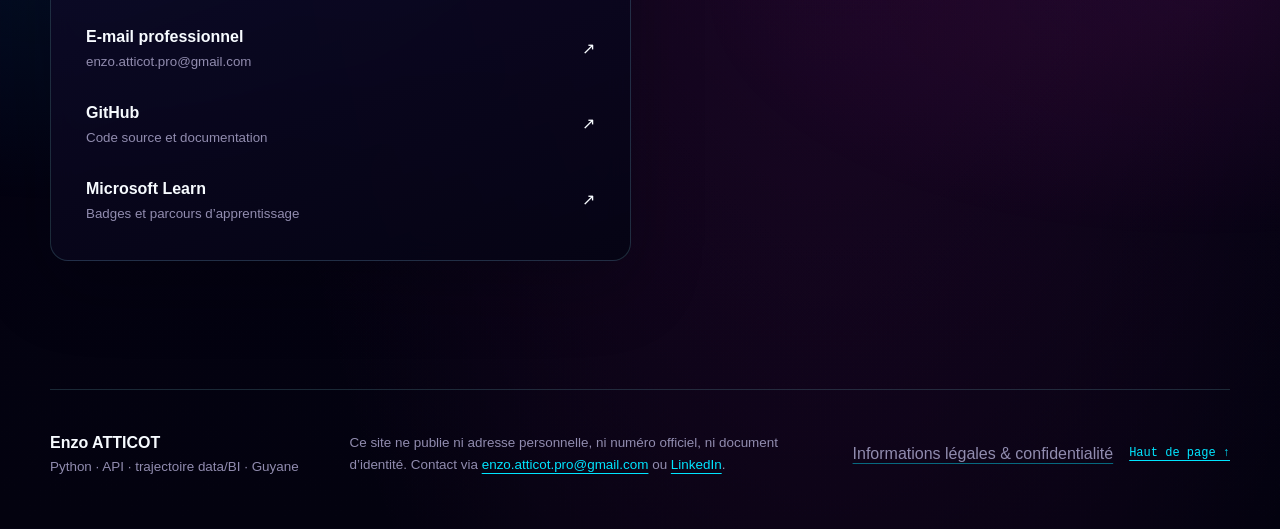
==== commit b993800f: "docs: actualiser le statut du Bachelor depuis septembre 2026" ====
--- a/index.html
+++ b/index.html
@@ -104,7 +104,7 @@
           <h1 id="hero-title"><span>Enzo</span><strong>ATTICOT</strong></h1>
           <p class="hero-statement">Je construis des outils <em>utiles</em>, lisibles et défensifs.</p>
           <p class="hero-intro">
-            Étudiant en Bachelor Management &amp; Numérique, avec une rentrée prévue en septembre 2026,
+            Étudiant en 1re année de Bachelor Management &amp; Numérique depuis septembre 2026,
             après un baccalauréat Mathématiques et NSI. Je développe principalement
             en <strong>Python</strong> et <strong>FastAPI</strong>, avec un intérêt
             pour les API, la qualité logicielle et la data/BI.
@@ -294,7 +294,7 @@
           <time datetime="2026-09">Septembre 2026</time>
           <div>
             <h3>Rentrée en Bachelor</h3>
-            <p>Bachelor Management &amp; Numérique au Pôle Supérieur de Guyane, rentrée en septembre.</p>
+            <p>1re année de Bachelor Management &amp; Numérique au Pôle Supérieur de Guyane depuis septembre 2026.</p>
           </div>
         </li>
         <li>
@@ -306,7 +306,7 @@
         </li>
       </ol>
 
-      <p class="timeline-disclaimer">L’admission au Bachelor est acquise ; les compétences et diplômes futurs restent présentés comme des objectifs.</p>
+      <p class="timeline-disclaimer">Le Bachelor est en cours ; les compétences et diplômes futurs restent présentés comme des objectifs.</p>
     </section>
 
     <section class="section links-section" id="liens" aria-labelledby="links-title">
